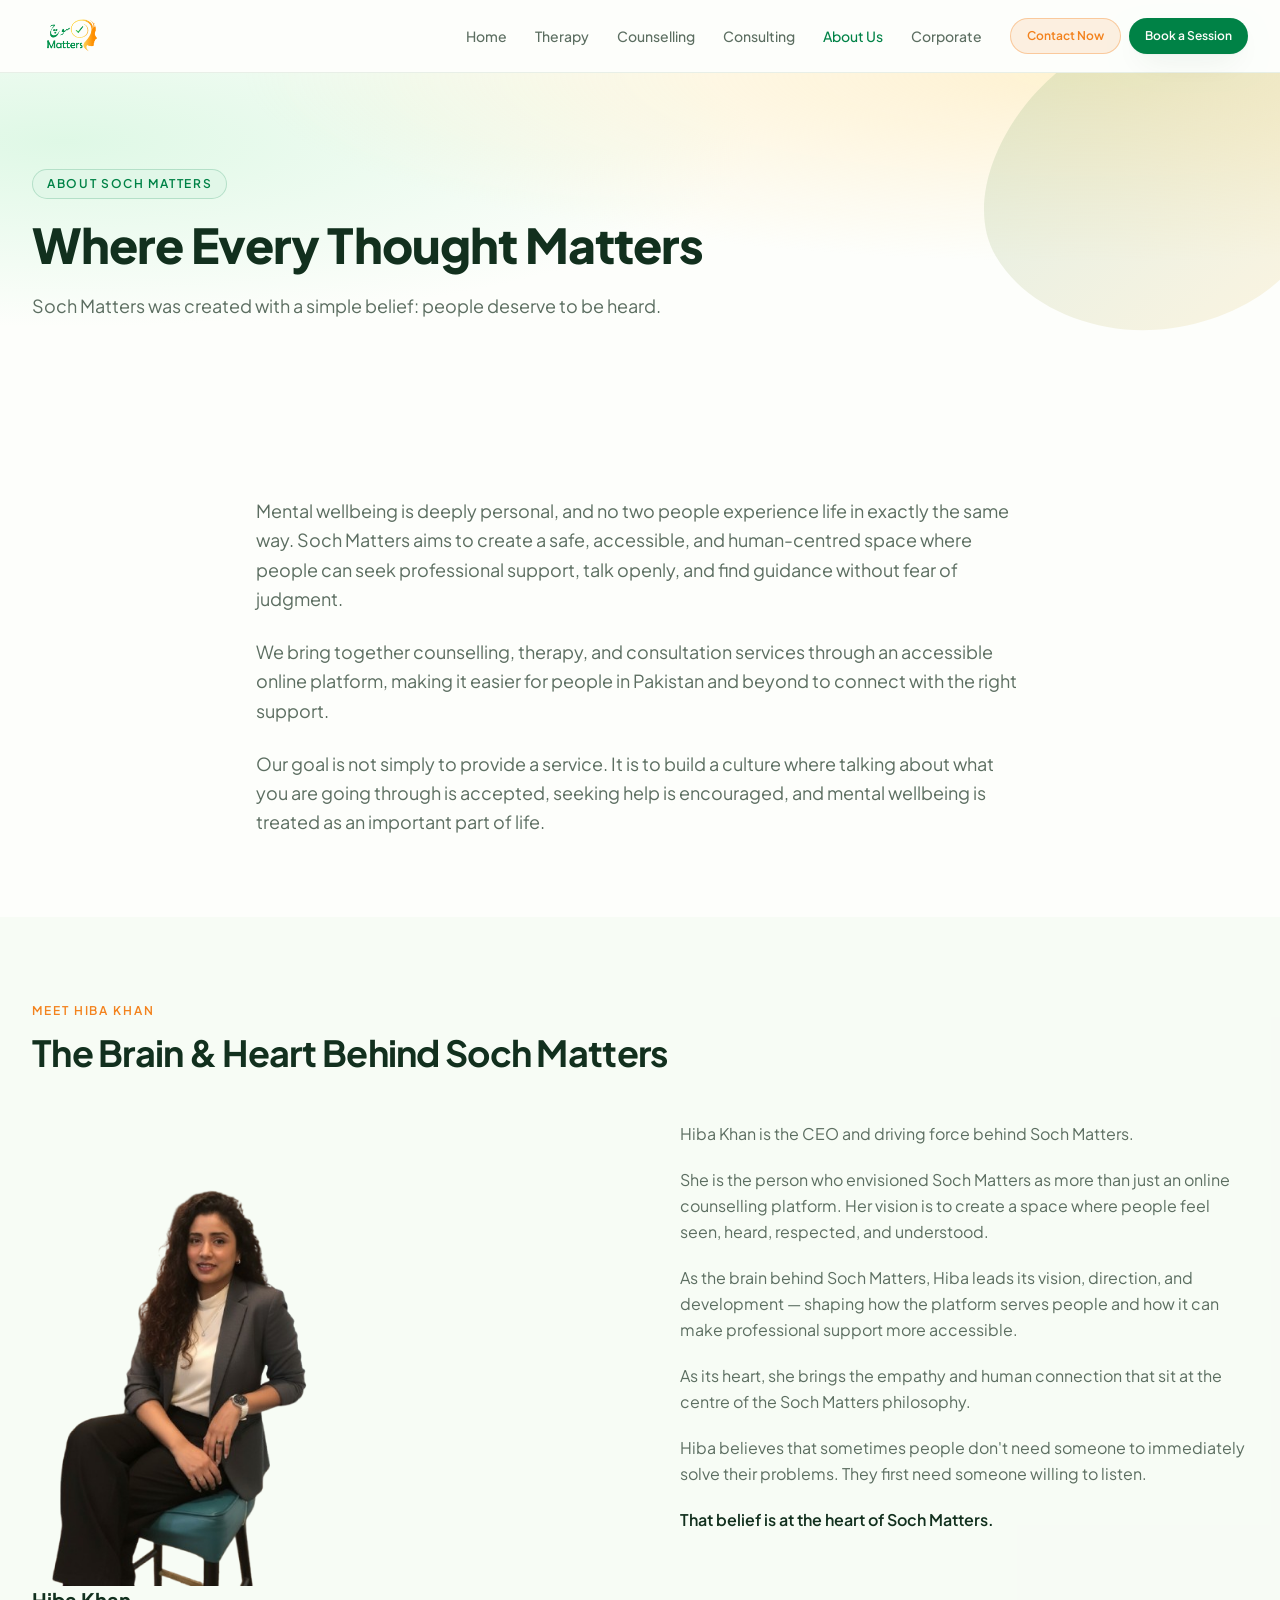
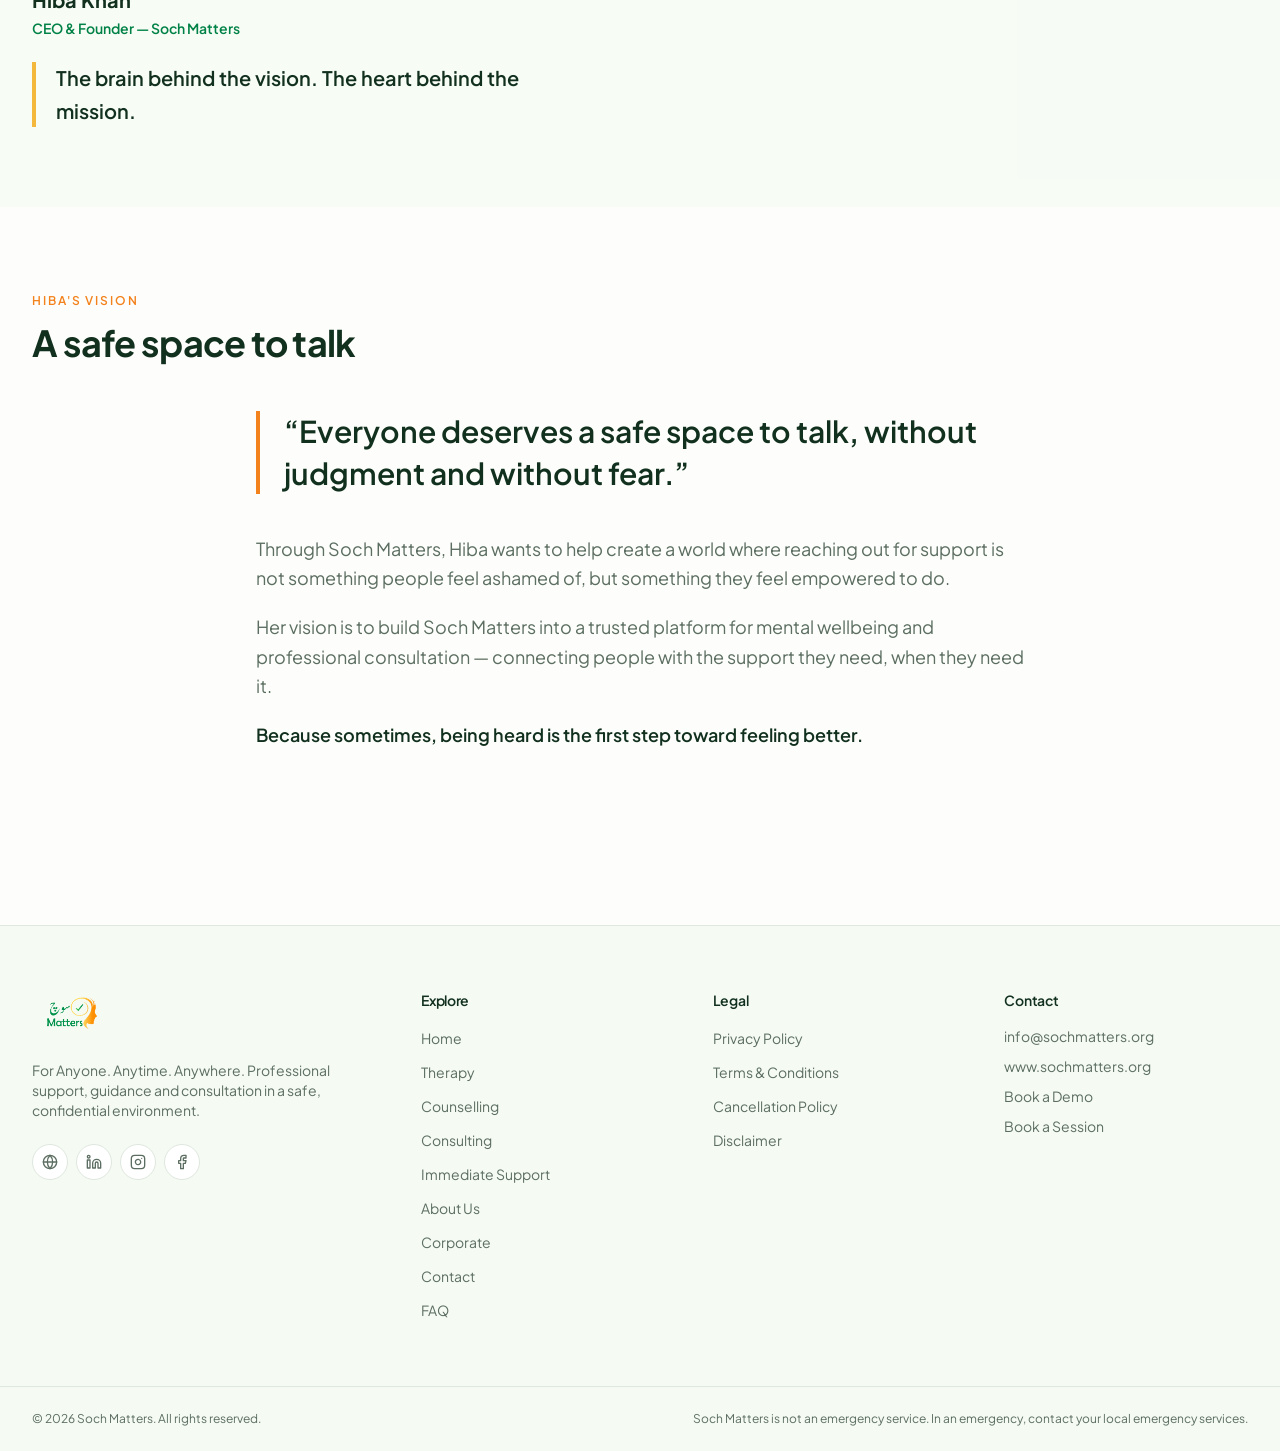
==== about.html @ e253f734 "Add files via upload" ====
<!DOCTYPE html><html lang="en" data-tsd-source="/src/routes/__root.tsx:115:5"><head data-tsd-source="/src/routes/__root.tsx:116:7"><meta charset="utf-8"><meta name="viewport" content="width=device-width, initial-scale=1"><title>About Us — Soch Matters</title><meta name="author" content="Soch Matters"><meta property="og:site_name" content="Soch Matters"><meta name="theme-color" content="#0f7a3d"><meta name="description" content="Where Every Thought Matters. Discover the story behind Soch Matters and meet founder Hiba Khan."><meta property="og:title" content="About Soch Matters"><meta property="og:description" content="Where Every Thought Matters. Meet Hiba Khan, the brain and heart behind Soch Matters."><meta property="og:type" content="website"><meta name="twitter:card" content="summary_large_image"><link rel="icon" type="image/png" href="favicon.png"><link rel="preconnect" href="https://fonts.googleapis.com"><link rel="preconnect" href="https://fonts.gstatic.com" crossorigin="anonymous"><link rel="stylesheet" href="assets/styles.css"><link rel="stylesheet" href="https://fonts.googleapis.com/css2?family=Plus+Jakarta+Sans:wght@300;400;500;600;700;800&display=swap"></head><body data-tsd-source="/src/routes/__root.tsx:119:7"><a href="#main" class="sr-only focus:not-sr-only focus:absolute focus:left-4 focus:top-4 focus:z-[60] focus:rounded-full focus:bg-primary focus:px-4 focus:py-2 focus:text-sm focus:text-primary-foreground" data-tsd-source="/src/routes/__root.tsx:132:7">Skip to content</a><header class="sticky top-0 z-50 border-b border-border/70 bg-background/85 backdrop-blur-xl" data-tsd-source="/src/components/site/Navbar.tsx:20:5"><nav class="mx-auto grid max-w-7xl grid-cols-[minmax(0,1fr)_auto] items-center gap-4 px-4 py-3 sm:px-6 lg:px-8" aria-label="Main" data-tsd-source="/src/components/site/Navbar.tsx:21:7"><a class="inline-flex items-center gap-3" aria-label="Soch Matters home" data-tsd-source="/src/components/site/Logo.tsx:7:5" href="index.html"><img src="assets/img-83f2485e.png" alt="Soch Matters" width="160" height="80" class="h-11 w-auto sm:h-12" data-tsd-source="/src/components/site/Logo.tsx:8:7"></a><div class="hidden items-center gap-1 lg:flex" data-tsd-source="/src/components/site/Navbar.tsx:27:9"><a class="rounded-full px-3 py-2 text-sm font-medium transition-colors hover:text-primary text-muted-foreground" data-tsd-source="/src/components/site/Navbar.tsx:29:13" href="index.html">Home</a><a class="rounded-full px-3 py-2 text-sm font-medium transition-colors hover:text-primary text-muted-foreground" data-tsd-source="/src/components/site/Navbar.tsx:29:13" href="therapy.html">Therapy</a><a class="rounded-full px-3 py-2 text-sm font-medium transition-colors hover:text-primary text-muted-foreground" data-tsd-source="/src/components/site/Navbar.tsx:29:13" href="counselling.html">Counselling</a><a class="rounded-full px-3 py-2 text-sm font-medium transition-colors hover:text-primary text-muted-foreground" data-tsd-source="/src/components/site/Navbar.tsx:29:13" href="consulting.html">Consulting</a><a class="rounded-full px-3 py-2 text-sm font-medium transition-colors hover:text-primary text-primary" data-tsd-source="/src/components/site/Navbar.tsx:29:13" href="about.html" data-status="active" aria-current="page">About Us</a><a class="rounded-full px-3 py-2 text-sm font-medium transition-colors hover:text-primary text-muted-foreground" data-tsd-source="/src/components/site/Navbar.tsx:29:13" href="corporate.html">Corporate</a><div class="ml-3 flex items-center gap-2" data-tsd-source="/src/components/site/Navbar.tsx:40:11"><a data-tsd-source="/src/components/site/Navbar.tsx:42:15" class="inline-flex items-center justify-center gap-2 whitespace-nowrap rounded-full font-semibold cursor-pointer transition-all duration-200 focus-visible:outline-none focus-visible:ring-2 focus-visible:ring-ring focus-visible:ring-offset-2 focus-visible:ring-offset-background disabled:pointer-events-none disabled:opacity-50 disabled:cursor-not-allowed [&amp;_svg]:pointer-events-none [&amp;_svg]:size-4 [&amp;_svg]:shrink-0 bg-accent/12 text-accent border border-accent/35 hover:bg-accent/20 h-9 px-4 text-xs" href="immediate-support.html">Contact Now</a><a data-tsd-source="/src/components/site/Navbar.tsx:45:15" class="inline-flex items-center justify-center gap-2 whitespace-nowrap rounded-full font-semibold cursor-pointer transition-all duration-200 focus-visible:outline-none focus-visible:ring-2 focus-visible:ring-ring focus-visible:ring-offset-2 focus-visible:ring-offset-background disabled:pointer-events-none disabled:opacity-50 disabled:cursor-not-allowed [&amp;_svg]:pointer-events-none [&amp;_svg]:size-4 [&amp;_svg]:shrink-0 bg-primary text-primary-foreground shadow-soft hover:bg-primary/90 hover:-translate-y-0.5 h-9 px-4 text-xs" href="book.html">Book a Session</a></div></div><button type="button" class="grid size-10 shrink-0 place-items-center rounded-xl border border-border text-foreground lg:hidden" aria-expanded="false" aria-label="Open menu" data-tsd-source="/src/components/site/Navbar.tsx:50:9"><svg xmlns="http://www.w3.org/2000/svg" width="24" height="24" viewBox="0 0 24 24" fill="none" stroke="currentColor" stroke-width="2" stroke-linecap="round" stroke-linejoin="round" class="lucide lucide-menu size-5" aria-hidden="true" data-tsd-source="/src/components/site/Navbar.tsx:57:46"><path d="M4 5h16"></path><path d="M4 12h16"></path><path d="M4 19h16"></path></svg></button></nav></header><main id="main" data-tsd-source="/src/routes/__root.tsx:139:7"><!--$--><section class="relative overflow-hidden bg-hero-glow" data-tsd-source="/src/components/site/PageHeader.tsx:16:5"><svg viewBox="0 0 400 400" aria-hidden="true" class="pointer-events-none absolute -right-24 -top-24 size-[420px]" data-tsd-source="/src/components/site/MindMotif.tsx:80:5"><defs data-tsd-source="/src/components/site/MindMotif.tsx:81:7"><linearGradient id="blob-g" x1="0" y1="0" x2="1" y2="1" data-tsd-source="/src/components/site/MindMotif.tsx:82:9"><stop offset="0%" stop-color="var(--primary)" data-tsd-source="/src/components/site/MindMotif.tsx:83:11"></stop><stop offset="100%" stop-color="var(--gold)" data-tsd-source="/src/components/site/MindMotif.tsx:84:11"></stop></linearGradient></defs><path fill="url(#blob-g)" opacity="0.14" d="M320 96c34 44 42 110 16 158s-86 78-146 82-124-22-152-70 0-116 40-158 96-70 148-64 60 8 94 52z" data-tsd-source="/src/components/site/MindMotif.tsx:87:7"></path></svg><div class="relative mx-auto max-w-7xl px-4 py-16 sm:px-6 sm:py-24 lg:px-8" data-tsd-source="/src/components/site/PageHeader.tsx:18:7"><div class="max-w-3xl animate-rise-in" data-tsd-source="/src/components/site/PageHeader.tsx:19:9"><span class="inline-flex items-center rounded-full border border-primary/20 bg-primary-soft px-3.5 py-1.5 text-xs font-semibold uppercase tracking-[0.14em] text-primary" data-tsd-source="/src/components/site/PageHeader.tsx:21:13">About Soch Matters</span><h1 class="mt-5 text-4xl font-extrabold leading-[1.08] text-foreground sm:text-5xl" data-tsd-source="/src/components/site/PageHeader.tsx:25:11">Where Every Thought Matters</h1><p class="mt-5 text-lg leading-relaxed text-muted-foreground" data-tsd-source="/src/components/site/PageHeader.tsx:28:21">Soch Matters was created with a simple belief: people deserve to be heard.</p></div></div></section><section class="py-20" data-tsd-source="/src/components/site/PageHeader.tsx:50:5"><div class="mx-auto max-w-7xl px-4 sm:px-6 lg:px-8" data-tsd-source="/src/components/site/PageHeader.tsx:51:7"><div class="mx-auto max-w-3xl space-y-6 text-base leading-relaxed text-muted-foreground sm:text-lg" data-tsd-source="/src/routes/about.tsx:36:9"><p data-tsd-source="/src/routes/about.tsx:37:11">Mental wellbeing is deeply personal, and no two people experience life in exactly the same way. Soch Matters aims to create a safe, accessible, and human-centred space where people can seek professional support, talk openly, and find guidance without fear of judgment.</p><p data-tsd-source="/src/routes/about.tsx:38:11">We bring together counselling, therapy, and consultation services through an accessible online platform, making it easier for people in Pakistan and beyond to connect with the right support.</p><p data-tsd-source="/src/routes/about.tsx:39:11">Our goal is not simply to provide a service. It is to build a culture where talking about what you are going through is accepted, seeking help is encouraged, and mental wellbeing is treated as an important part of life.</p></div></div></section><section class="bg-secondary/40 py-20" data-tsd-source="/src/components/site/PageHeader.tsx:50:5"><div class="mx-auto max-w-7xl px-4 sm:px-6 lg:px-8" data-tsd-source="/src/components/site/PageHeader.tsx:51:7"><div class="mb-12 max-w-2xl" data-tsd-source="/src/components/site/PageHeader.tsx:53:11"><span class="text-xs font-semibold uppercase tracking-[0.16em] text-accent" data-tsd-source="/src/components/site/PageHeader.tsx:55:15">Meet Hiba Khan</span><h2 class="mt-3 text-3xl font-bold text-foreground sm:text-4xl" data-tsd-source="/src/components/site/PageHeader.tsx:60:15">The Brain &amp; Heart Behind Soch Matters</h2></div><div class="grid gap-10 lg:grid-cols-[minmax(0,1fr)_minmax(0,1fr)] lg:gap-20" data-tsd-source="/src/routes/about.tsx:44:9"><div data-tsd-source="/src/routes/about.tsx:45:11"><img src="assets/img-ac28742e.png" alt="Hiba Khan, CEO and Founder of Soch Matters" width="420" height="510" class="w-full max-w-[300px] object-contain sm:max-w-[340px]" data-tsd-source="/src/routes/about.tsx:46:13"><p class="text-xl font-bold text-foreground" data-tsd-source="/src/routes/about.tsx:53:13">Hiba Khan</p><p class="mt-1 text-sm font-semibold text-primary" data-tsd-source="/src/routes/about.tsx:54:13">CEO &amp; Founder — Soch Matters</p><p class="mt-6 border-l-4 border-gold pl-5 text-xl font-semibold leading-relaxed text-foreground" data-tsd-source="/src/routes/about.tsx:55:13">The brain behind the vision. The heart behind the mission.</p></div><div class="space-y-5 text-base leading-relaxed text-muted-foreground" data-tsd-source="/src/routes/about.tsx:59:11"><p data-tsd-source="/src/routes/about.tsx:60:13">Hiba Khan is the CEO and driving force behind Soch Matters.</p><p data-tsd-source="/src/routes/about.tsx:61:13">She is the person who envisioned Soch Matters as more than just an online counselling platform. Her vision is to create a space where people feel seen, heard, respected, and understood.</p><p data-tsd-source="/src/routes/about.tsx:62:13">As the brain behind Soch Matters, Hiba leads its vision, direction, and development — shaping how the platform serves people and how it can make professional support more accessible.</p><p data-tsd-source="/src/routes/about.tsx:63:13">As its heart, she brings the empathy and human connection that sit at the centre of the Soch Matters philosophy.</p><p data-tsd-source="/src/routes/about.tsx:64:13">Hiba believes that sometimes people don't need someone to immediately solve their problems. They first need someone willing to listen.</p><p class="font-semibold text-foreground" data-tsd-source="/src/routes/about.tsx:65:13">That belief is at the heart of Soch Matters.</p></div></div></div></section><section class="py-20" data-tsd-source="/src/components/site/PageHeader.tsx:50:5"><div class="mx-auto max-w-7xl px-4 sm:px-6 lg:px-8" data-tsd-source="/src/components/site/PageHeader.tsx:51:7"><div class="mb-12 max-w-2xl" data-tsd-source="/src/components/site/PageHeader.tsx:53:11"><span class="text-xs font-semibold uppercase tracking-[0.16em] text-accent" data-tsd-source="/src/components/site/PageHeader.tsx:55:15">Hiba's Vision</span><h2 class="mt-3 text-3xl font-bold text-foreground sm:text-4xl" data-tsd-source="/src/components/site/PageHeader.tsx:60:15">A safe space to talk</h2></div><div class="mx-auto max-w-3xl" data-tsd-source="/src/routes/about.tsx:71:9"><blockquote class="border-l-4 border-accent pl-6 text-2xl font-semibold leading-snug text-foreground sm:text-3xl" data-tsd-source="/src/routes/about.tsx:72:11">“Everyone deserves a safe space to talk, without judgment and without fear.”</blockquote><div class="mt-10 space-y-5 text-base leading-relaxed text-muted-foreground sm:text-lg" data-tsd-source="/src/routes/about.tsx:75:11"><p data-tsd-source="/src/routes/about.tsx:76:13">Through Soch Matters, Hiba wants to help create a world where reaching out for support is not something people feel ashamed of, but something they feel empowered to do.</p><p data-tsd-source="/src/routes/about.tsx:77:13">Her vision is to build Soch Matters into a trusted platform for mental wellbeing and professional consultation — connecting people with the support they need, when they need it.</p><p class="font-semibold text-foreground" data-tsd-source="/src/routes/about.tsx:78:13">Because sometimes, being heard is the first step toward feeling better.</p></div></div></div></section><!--/$--></main><footer class="mt-24 border-t border-border bg-secondary/50" data-tsd-source="/src/components/site/Footer.tsx:26:5"><div class="mx-auto grid max-w-7xl gap-12 px-4 py-16 sm:px-6 lg:grid-cols-[1.4fr_1fr_1fr_1fr] lg:px-8" data-tsd-source="/src/components/site/Footer.tsx:27:7"><div class="max-w-sm" data-tsd-source="/src/components/site/Footer.tsx:28:9"><a class="inline-flex items-center gap-3" aria-label="Soch Matters home" data-tsd-source="/src/components/site/Logo.tsx:7:5" href="index.html"><img src="assets/img-83f2485e.png" alt="Soch Matters" width="160" height="80" class="h-11 w-auto sm:h-12" data-tsd-source="/src/components/site/Logo.tsx:8:7"></a><p class="mt-4 text-sm text-muted-foreground" data-tsd-source="/src/components/site/Footer.tsx:30:11">For Anyone. Anytime. Anywhere. Professional support, guidance and consultation in a safe, confidential environment.</p><div class="mt-6 flex gap-2" data-tsd-source="/src/components/site/Footer.tsx:34:11"><span class="grid size-9 place-items-center rounded-xl border border-border bg-card text-muted-foreground" data-tsd-source="/src/components/site/Footer.tsx:36:15"><svg xmlns="http://www.w3.org/2000/svg" width="24" height="24" viewBox="0 0 24 24" fill="none" stroke="currentColor" stroke-width="2" stroke-linecap="round" stroke-linejoin="round" class="lucide lucide-globe size-4" aria-hidden="true" data-tsd-source="/src/components/site/Footer.tsx:40:17"><circle cx="12" cy="12" r="10"></circle><path d="M12 2a14.5 14.5 0 0 0 0 20 14.5 14.5 0 0 0 0-20"></path><path d="M2 12h20"></path></svg></span><span class="grid size-9 place-items-center rounded-xl border border-border bg-card text-muted-foreground" data-tsd-source="/src/components/site/Footer.tsx:36:15"><svg xmlns="http://www.w3.org/2000/svg" width="24" height="24" viewBox="0 0 24 24" fill="none" stroke="currentColor" stroke-width="2" stroke-linecap="round" stroke-linejoin="round" class="lucide lucide-linkedin size-4" aria-hidden="true" data-tsd-source="/src/components/site/Footer.tsx:40:17"><path d="M16 8a6 6 0 0 1 6 6v7h-4v-7a2 2 0 0 0-2-2 2 2 0 0 0-2 2v7h-4v-7a6 6 0 0 1 6-6z"></path><rect width="4" height="12" x="2" y="9"></rect><circle cx="4" cy="4" r="2"></circle></svg></span><span class="grid size-9 place-items-center rounded-xl border border-border bg-card text-muted-foreground" data-tsd-source="/src/components/site/Footer.tsx:36:15"><svg xmlns="http://www.w3.org/2000/svg" width="24" height="24" viewBox="0 0 24 24" fill="none" stroke="currentColor" stroke-width="2" stroke-linecap="round" stroke-linejoin="round" class="lucide lucide-instagram size-4" aria-hidden="true" data-tsd-source="/src/components/site/Footer.tsx:40:17"><rect width="20" height="20" x="2" y="2" rx="5" ry="5"></rect><path d="M16 11.37A4 4 0 1 1 12.63 8 4 4 0 0 1 16 11.37z"></path><line x1="17.5" x2="17.51" y1="6.5" y2="6.5"></line></svg></span><span class="grid size-9 place-items-center rounded-xl border border-border bg-card text-muted-foreground" data-tsd-source="/src/components/site/Footer.tsx:36:15"><svg xmlns="http://www.w3.org/2000/svg" width="24" height="24" viewBox="0 0 24 24" fill="none" stroke="currentColor" stroke-width="2" stroke-linecap="round" stroke-linejoin="round" class="lucide lucide-facebook size-4" aria-hidden="true" data-tsd-source="/src/components/site/Footer.tsx:40:17"><path d="M18 2h-3a5 5 0 0 0-5 5v3H7v4h3v8h4v-8h3l1-4h-4V7a1 1 0 0 1 1-1h3z"></path></svg></span></div></div><div data-tsd-source="/src/components/site/Footer.tsx:46:9"><h2 class="text-sm font-semibold text-foreground" data-tsd-source="/src/components/site/Footer.tsx:47:11">Explore</h2><ul class="mt-4 space-y-2.5" data-tsd-source="/src/components/site/Footer.tsx:48:11"><li data-tsd-source="/src/components/site/Footer.tsx:50:15"><a class="text-sm text-muted-foreground transition-colors hover:text-primary" data-tsd-source="/src/components/site/Footer.tsx:51:17" href="index.html">Home</a></li><li data-tsd-source="/src/components/site/Footer.tsx:50:15"><a class="text-sm text-muted-foreground transition-colors hover:text-primary" data-tsd-source="/src/components/site/Footer.tsx:51:17" href="therapy.html">Therapy</a></li><li data-tsd-source="/src/components/site/Footer.tsx:50:15"><a class="text-sm text-muted-foreground transition-colors hover:text-primary" data-tsd-source="/src/components/site/Footer.tsx:51:17" href="counselling.html">Counselling</a></li><li data-tsd-source="/src/components/site/Footer.tsx:50:15"><a class="text-sm text-muted-foreground transition-colors hover:text-primary" data-tsd-source="/src/components/site/Footer.tsx:51:17" href="consulting.html">Consulting</a></li><li data-tsd-source="/src/components/site/Footer.tsx:50:15"><a class="text-sm text-muted-foreground transition-colors hover:text-primary" data-tsd-source="/src/components/site/Footer.tsx:51:17" href="immediate-support.html">Immediate Support</a></li><li data-tsd-source="/src/components/site/Footer.tsx:50:15"><a class="text-sm text-muted-foreground transition-colors hover:text-primary active" data-tsd-source="/src/components/site/Footer.tsx:51:17" href="about.html" data-status="active" aria-current="page">About Us</a></li><li data-tsd-source="/src/components/site/Footer.tsx:50:15"><a class="text-sm text-muted-foreground transition-colors hover:text-primary" data-tsd-source="/src/components/site/Footer.tsx:51:17" href="corporate.html">Corporate</a></li><li data-tsd-source="/src/components/site/Footer.tsx:50:15"><a class="text-sm text-muted-foreground transition-colors hover:text-primary" data-tsd-source="/src/components/site/Footer.tsx:51:17" href="contact.html">Contact</a></li><li data-tsd-source="/src/components/site/Footer.tsx:50:15"><a class="text-sm text-muted-foreground transition-colors hover:text-primary" data-tsd-source="/src/components/site/Footer.tsx:51:17" href="faq.html">FAQ</a></li></ul></div><div data-tsd-source="/src/components/site/Footer.tsx:59:9"><h2 class="text-sm font-semibold text-foreground" data-tsd-source="/src/components/site/Footer.tsx:60:11">Legal</h2><ul class="mt-4 space-y-2.5" data-tsd-source="/src/components/site/Footer.tsx:61:11"><li data-tsd-source="/src/components/site/Footer.tsx:63:15"><a class="text-sm text-muted-foreground transition-colors hover:text-primary" data-tsd-source="/src/components/site/Footer.tsx:64:17" href="privacy.html">Privacy Policy</a></li><li data-tsd-source="/src/components/site/Footer.tsx:63:15"><a class="text-sm text-muted-foreground transition-colors hover:text-primary" data-tsd-source="/src/components/site/Footer.tsx:64:17" href="terms.html">Terms &amp; Conditions</a></li><li data-tsd-source="/src/components/site/Footer.tsx:63:15"><a class="text-sm text-muted-foreground transition-colors hover:text-primary" data-tsd-source="/src/components/site/Footer.tsx:64:17" href="terms.html">Cancellation Policy</a></li><li data-tsd-source="/src/components/site/Footer.tsx:63:15"><a class="text-sm text-muted-foreground transition-colors hover:text-primary" data-tsd-source="/src/components/site/Footer.tsx:64:17" href="terms.html">Disclaimer</a></li></ul></div><div data-tsd-source="/src/components/site/Footer.tsx:72:9"><h2 class="text-sm font-semibold text-foreground" data-tsd-source="/src/components/site/Footer.tsx:73:11">Contact</h2><ul class="mt-4 space-y-2.5 text-sm text-muted-foreground" data-tsd-source="/src/components/site/Footer.tsx:74:11"><li data-tsd-source="/src/components/site/Footer.tsx:75:13"><a href="mailto:info@sochmatters.org" class="transition-colors hover:text-primary" data-tsd-source="/src/components/site/Footer.tsx:76:15">info@sochmatters.org</a></li><li data-tsd-source="/src/components/site/Footer.tsx:80:13"><a href="https://www.sochmatters.org" class="transition-colors hover:text-primary" data-tsd-source="/src/components/site/Footer.tsx:81:15">www.sochmatters.org</a></li><li data-tsd-source="/src/components/site/Footer.tsx:85:13"><a class="transition-colors hover:text-primary" data-tsd-source="/src/components/site/Footer.tsx:86:15" href="demo.html">Book a Demo</a></li><li data-tsd-source="/src/components/site/Footer.tsx:90:13"><a class="transition-colors hover:text-primary" data-tsd-source="/src/components/site/Footer.tsx:91:15" href="book.html">Book a Session</a></li></ul></div></div><div class="border-t border-border" data-tsd-source="/src/components/site/Footer.tsx:99:7"><div class="mx-auto flex max-w-7xl flex-col gap-3 px-4 py-6 text-xs text-muted-foreground sm:flex-row sm:items-center sm:justify-between sm:px-6 lg:px-8" data-tsd-source="/src/components/site/Footer.tsx:100:9"><p data-tsd-source="/src/components/site/Footer.tsx:101:11">© <!-- -->2026<!-- --> Soch Matters. All rights reserved.</p><p data-tsd-source="/src/components/site/Footer.tsx:102:11">Soch Matters is not an emergency service. In an emergency, contact your local emergency services.</p></div></div></footer><section aria-label="Notifications alt+T" tabindex="-1" aria-live="polite" aria-relevant="additions text" aria-atomic="false"></section><nav id="sm-mobile" style="display:none;position:fixed;top:68px;left:0;right:0;z-index:60;flex-direction:column;gap:10px;padding:20px" class="bg-background border-b shadow-lift"><a class="rounded-full px-3 py-2 text-sm font-medium transition-colors hover:text-primary text-muted-foreground" data-tsd-source="/src/components/site/Navbar.tsx:29:13" href="index.html">Home</a><a class="rounded-full px-3 py-2 text-sm font-medium transition-colors hover:text-primary text-muted-foreground" data-tsd-source="/src/components/site/Navbar.tsx:29:13" href="therapy.html">Therapy</a><a class="rounded-full px-3 py-2 text-sm font-medium transition-colors hover:text-primary text-muted-foreground" data-tsd-source="/src/components/site/Navbar.tsx:29:13" href="counselling.html">Counselling</a><a class="rounded-full px-3 py-2 text-sm font-medium transition-colors hover:text-primary text-muted-foreground" data-tsd-source="/src/components/site/Navbar.tsx:29:13" href="consulting.html">Consulting</a><a class="rounded-full px-3 py-2 text-sm font-medium transition-colors hover:text-primary text-primary" data-tsd-source="/src/components/site/Navbar.tsx:29:13" href="about.html" data-status="active" aria-current="page">About Us</a><a class="rounded-full px-3 py-2 text-sm font-medium transition-colors hover:text-primary text-muted-foreground" data-tsd-source="/src/components/site/Navbar.tsx:29:13" href="corporate.html">Corporate</a><a data-tsd-source="/src/components/site/Navbar.tsx:42:15" class="inline-flex items-center justify-center gap-2 whitespace-nowrap rounded-full font-semibold cursor-pointer transition-all duration-200 focus-visible:outline-none focus-visible:ring-2 focus-visible:ring-ring focus-visible:ring-offset-2 focus-visible:ring-offset-background disabled:pointer-events-none disabled:opacity-50 disabled:cursor-not-allowed [&amp;_svg]:pointer-events-none [&amp;_svg]:size-4 [&amp;_svg]:shrink-0 bg-accent/12 text-accent border border-accent/35 hover:bg-accent/20 h-9 px-4 text-xs" href="immediate-support.html">Contact Now</a><a data-tsd-source="/src/components/site/Navbar.tsx:45:15" class="inline-flex items-center justify-center gap-2 whitespace-nowrap rounded-full font-semibold cursor-pointer transition-all duration-200 focus-visible:outline-none focus-visible:ring-2 focus-visible:ring-ring focus-visible:ring-offset-2 focus-visible:ring-offset-background disabled:pointer-events-none disabled:opacity-50 disabled:cursor-not-allowed [&amp;_svg]:pointer-events-none [&amp;_svg]:size-4 [&amp;_svg]:shrink-0 bg-primary text-primary-foreground shadow-soft hover:bg-primary/90 hover:-translate-y-0.5 h-9 px-4 text-xs" href="book.html">Book a Session</a></nav><script src="assets/site.js"></script></body></html>
---- assets/styles.css ----
@layer properties {
  @supports (((-webkit-hyphens: none)) and (not (margin-trim: inline))) or ((-moz-orient: inline) and (not (color: rgb(from red r g b)))) {
  *, ::before, ::after, ::backdrop { --tw-translate-x: 0; --tw-translate-y: 0; --tw-translate-z: 0; --tw-rotate-x: initial; --tw-rotate-y: initial; --tw-rotate-z: initial; --tw-skew-x: initial; --tw-skew-y: initial; --tw-space-y-reverse: 0; --tw-space-x-reverse: 0; --tw-border-style: solid; --tw-leading: initial; --tw-font-weight: initial; --tw-tracking: initial; --tw-ordinal: initial; --tw-slashed-zero: initial; --tw-numeric-figure: initial; --tw-numeric-spacing: initial; --tw-numeric-fraction: initial; --tw-shadow: 0 0 #0000; --tw-shadow-color: initial; --tw-shadow-alpha: 100%; --tw-inset-shadow: 0 0 #0000; --tw-inset-shadow-color: initial; --tw-inset-shadow-alpha: 100%; --tw-ring-color: initial; --tw-ring-shadow: 0 0 #0000; --tw-inset-ring-color: initial; --tw-inset-ring-shadow: 0 0 #0000; --tw-ring-inset: initial; --tw-ring-offset-width: 0px; --tw-ring-offset-color: #fff; --tw-ring-offset-shadow: 0 0 #0000; --tw-outline-style: solid; --tw-blur: initial; --tw-brightness: initial; --tw-contrast: initial; --tw-grayscale: initial; --tw-hue-rotate: initial; --tw-invert: initial; --tw-opacity: initial; --tw-saturate: initial; --tw-sepia: initial; --tw-drop-shadow: initial; --tw-drop-shadow-color: initial; --tw-drop-shadow-alpha: 100%; --tw-drop-shadow-size: initial; --tw-backdrop-blur: initial; --tw-backdrop-brightness: initial; --tw-backdrop-contrast: initial; --tw-backdrop-grayscale: initial; --tw-backdrop-hue-rotate: initial; --tw-backdrop-invert: initial; --tw-backdrop-opacity: initial; --tw-backdrop-saturate: initial; --tw-backdrop-sepia: initial; --tw-duration: initial; --tw-ease: initial; --tw-content: ""; --tw-animation-delay: 0s; --tw-animation-direction: normal; --tw-animation-duration: initial; --tw-animation-fill-mode: none; --tw-animation-iteration-count: 1; --tw-enter-blur: 0; --tw-enter-opacity: 1; --tw-enter-rotate: 0; --tw-enter-scale: 1; --tw-enter-translate-x: 0; --tw-enter-translate-y: 0; --tw-exit-blur: 0; --tw-exit-opacity: 1; --tw-exit-rotate: 0; --tw-exit-scale: 1; --tw-exit-translate-x: 0; --tw-exit-translate-y: 0; }
}
}
@layer theme {
  :root, :host { --font-sans: "Plus Jakarta Sans", ui-sans-serif, system-ui, sans-serif; --font-mono: ui-monospace, SFMono-Regular, Menlo, Monaco, Consolas, "Liberation Mono",
      "Courier New", monospace; --color-black: #000; --spacing: .25rem; --container-sm: 24rem; --container-md: 28rem; --container-lg: 32rem; --container-xl: 36rem; --container-2xl: 42rem; --container-3xl: 48rem; --container-5xl: 64rem; --container-7xl: 80rem; --text-xs: .75rem; --text-xs--line-height: calc(1 / .75); --text-sm: .875rem; --text-sm--line-height: calc(1.25 / .875); --text-base: 1rem; --text-base--line-height: calc(1.5 / 1); --text-lg: 1.125rem; --text-lg--line-height: calc(1.75 / 1.125); --text-xl: 1.25rem; --text-xl--line-height: calc(1.75 / 1.25); --text-2xl: 1.5rem; --text-2xl--line-height: calc(2 / 1.5); --text-3xl: 1.875rem; --text-3xl--line-height: calc(2.25 / 1.875); --text-4xl: 2.25rem; --text-4xl--line-height: calc(2.5 / 2.25); --text-5xl: 3rem; --text-5xl--line-height: 1; --text-6xl: 3.75rem; --text-6xl--line-height: 1; --text-7xl: 4.5rem; --text-7xl--line-height: 1; --font-weight-normal: 400; --font-weight-medium: 500; --font-weight-semibold: 600; --font-weight-bold: 700; --font-weight-extrabold: 800; --tracking-tight: -.025em; --tracking-wide: .025em; --tracking-widest: .1em; --leading-snug: 1.375; --leading-relaxed: 1.625; --ease-in-out: cubic-bezier(.4, 0, .2, 1); --animate-ping: ping 1s cubic-bezier(0, 0, .2, 1) infinite; --animate-pulse: pulse 2s cubic-bezier(.4, 0, .6, 1) infinite; --blur-xl: 24px; --aspect-video: 16 / 9; --default-transition-duration: .15s; --default-transition-timing-function: cubic-bezier(.4, 0, .2, 1); --default-font-family: "Plus Jakarta Sans", ui-sans-serif, system-ui, sans-serif; --default-mono-font-family: var(--font-mono); --color-background: var(--background); --color-foreground: var(--foreground); --color-border: var(--border); --shadow-soft: 0 1px 2px oklch(35% .09 155 / .04), 0 12px 32px -12px oklch(35% .09 155 / .14); --shadow-lift: 0 2px 4px oklch(35% .09 155 / .05), 0 24px 56px -20px oklch(35% .09 155 / .22); }
}
@layer base {
  *, ::after, ::before, ::backdrop { box-sizing: border-box; border: 0px solid; margin: 0px; padding: 0px; }
  ::file-selector-button { box-sizing: border-box; border: 0px solid; margin: 0px; padding: 0px; }
  html, :host { text-size-adjust: 100%; tab-size: 4; line-height: 1.5; font-family: var(--default-font-family, -apple-system, BlinkMacSystemFont, "Segoe UI", Roboto, "Helvetica Neue", "Noto Sans", Arial, sans-serif, "Apple Color Emoji", "Segoe UI Emoji", "Segoe UI Symbol", "Noto Color Emoji"); font-feature-settings: var(--default-font-feature-settings, normal); font-variation-settings: var(--default-font-variation-settings, normal); -webkit-tap-highlight-color: transparent; }
  hr { height: 0px; color: inherit; border-top-width: 1px; }
  abbr:where([title]) { text-decoration: underline dotted; }
  h1, h2, h3, h4, h5, h6 { font-size: inherit; font-weight: inherit; }
  a { color: inherit; text-decoration: inherit; }
  b, strong { font-weight: bolder; }
  code, kbd, samp, pre { font-family: var(--default-mono-font-family, ui-monospace, SFMono-Regular, Menlo, Monaco, Consolas, "Liberation Mono", "Courier New", monospace); font-feature-settings: var(--default-mono-font-feature-settings, normal); font-variation-settings: var(--default-mono-font-variation-settings, normal); font-size: 1em; }
  small { font-size: 80%; }
  sub, sup { vertical-align: baseline; font-size: 75%; line-height: 0; position: relative; }
  sub { bottom: -0.25em; }
  sup { top: -0.5em; }
  table { text-indent: 0px; border-color: inherit; border-collapse: collapse; }
  progress { vertical-align: baseline; }
  summary { display: list-item; }
  ol, ul, menu { list-style: none; }
  img, svg, video, canvas, audio, iframe, embed, object { vertical-align: middle; display: block; }
  img, video { max-width: 100%; height: auto; }
  button, input, select, optgroup, textarea { font: inherit; letter-spacing: inherit; color: inherit; opacity: 1; background-color: rgba(0, 0, 0, 0); border-radius: 0px; }
  ::file-selector-button { font: inherit; letter-spacing: inherit; color: inherit; opacity: 1; background-color: rgba(0, 0, 0, 0); border-radius: 0px; }
  :where(select:is([multiple], [size])) optgroup { font-weight: bolder; }
  :where(select:is([multiple], [size])) optgroup option { padding-inline-start: 20px; }
  ::file-selector-button { margin-inline-end: 4px; }
  ::placeholder { opacity: 1; }
  @supports (not ((-webkit-appearance: -apple-pay-button))) or (contain-intrinsic-size: 1px) {
  ::placeholder { color: currentcolor; }
  @supports (color: color-mix(in lab, red, red)) {
  ::placeholder { color: color-mix(in oklab, currentcolor, transparent); }
}
}
  textarea { resize: vertical; }
  ::-webkit-search-decoration { appearance: none; }
  ::-webkit-date-and-time-value { min-height: 1lh; text-align: inherit; }
  ::-webkit-datetime-edit { display: inline-flex; }
  ::-webkit-datetime-edit-fields-wrapper { padding: 0px; }
  ::-webkit-datetime-edit { padding-block: 0px; }
  ::-webkit-datetime-edit-year-field { padding-block: 0px; }
  ::-webkit-datetime-edit-month-field { padding-block: 0px; }
  ::-webkit-datetime-edit-day-field { padding-block: 0px; }
  ::-webkit-datetime-edit-hour-field { padding-block: 0px; }
  ::-webkit-datetime-edit-minute-field { padding-block: 0px; }
  ::-webkit-datetime-edit-second-field { padding-block: 0px; }
  ::-webkit-datetime-edit-millisecond-field { padding-block: 0px; }
  ::-webkit-datetime-edit-meridiem-field { padding-block: 0px; }
  ::-webkit-calendar-picker-indicator { line-height: 1; }
  button, input:where([type="button"], [type="reset"], [type="submit"]) { appearance: button; }
  ::file-selector-button { appearance: button; }
  ::-webkit-inner-spin-button { height: auto; }
  ::-webkit-outer-spin-button { height: auto; }
  [hidden]:where(:not([hidden="until-found"])) { display: none !important; }
  * { border-color: var(--color-border); }
  body { background-color: var(--color-background); color: var(--color-foreground); font-family: var(--font-sans); -webkit-font-smoothing: antialiased; }
  h1, h2, h3 { letter-spacing: -0.02em; }
}
@layer components;
@layer utilities {
  .pointer-events-auto { pointer-events: auto; }
  .pointer-events-none { pointer-events: none; }
  .invisible { visibility: hidden; }
  .sr-only { clip-path: inset(50%); white-space: nowrap; border-width: 0px; width: 1px; height: 1px; margin: -1px; padding: 0px; position: absolute; overflow: hidden; }
  .absolute { position: absolute; }
  .fixed { position: fixed; }
  .relative { position: relative; }
  .sticky { position: sticky; }
  .inset-0 { inset: 0px; }
  .inset-x-0 { inset-inline: 0px; }
  .inset-y-0 { inset-block: 0px; }
  .-top-12 { top: calc(var(--spacing) * -12); }
  .-top-16 { top: calc(var(--spacing) * -16); }
  .-top-24 { top: calc(var(--spacing) * -24); }
  .top-0 { top: 0px; }
  .top-1\.5 { top: calc(var(--spacing) * 1.5); }
  .top-1\/2 { top: 50%; }
  .top-3\.5 { top: calc(var(--spacing) * 3.5); }
  .top-4 { top: calc(var(--spacing) * 4); }
  .top-6 { top: calc(var(--spacing) * 6); }
  .top-\[1px\] { top: 1px; }
  .top-\[50\%\] { top: 50%; }
  .top-\[60\%\] { top: 60%; }
  .top-full { top: 100%; }
  .-right-12 { right: calc(var(--spacing) * -12); }
  .-right-16 { right: calc(var(--spacing) * -16); }
  .-right-24 { right: calc(var(--spacing) * -24); }
  .right-0 { right: 0px; }
  .right-1 { right: var(--spacing); }
  .right-2 { right: calc(var(--spacing) * 2); }
  .right-3 { right: calc(var(--spacing) * 3); }
  .right-4 { right: calc(var(--spacing) * 4); }
  .right-6 { right: calc(var(--spacing) * 6); }
  .-bottom-12 { bottom: calc(var(--spacing) * -12); }
  .-bottom-24 { bottom: calc(var(--spacing) * -24); }
  .bottom-0 { bottom: 0px; }
  .-left-12 { left: calc(var(--spacing) * -12); }
  .-left-20 { left: calc(var(--spacing) * -20); }
  .left-0 { left: 0px; }
  .left-1\/2 { left: 50%; }
  .left-2 { left: calc(var(--spacing) * 2); }
  .left-\[50\%\] { left: 50%; }
  .z-10 { z-index: 10; }
  .z-20 { z-index: 20; }
  .z-50 { z-index: 50; }
  .z-\[1\] { z-index: 1; }
  .col-span-full { grid-column: 1 / -1; }
  .-mx-1 { margin-inline: calc(var(--spacing) * -1); }
  .mx-1 { margin-inline: var(--spacing); }
  .mx-2 { margin-inline: calc(var(--spacing) * 2); }
  .mx-3\.5 { margin-inline: calc(var(--spacing) * 3.5); }
  .mx-auto { margin-inline: auto; }
  .my-0\.5 { margin-block: calc(var(--spacing) * .5); }
  .my-1 { margin-block: var(--spacing); }
  .-mt-4 { margin-top: calc(var(--spacing) * -4); }
  .mt-1 { margin-top: var(--spacing); }
  .mt-1\.5 { margin-top: calc(var(--spacing) * 1.5); }
  .mt-2 { margin-top: calc(var(--spacing) * 2); }
  .mt-3 { margin-top: calc(var(--spacing) * 3); }
  .mt-4 { margin-top: calc(var(--spacing) * 4); }
  .mt-5 { margin-top: calc(var(--spacing) * 5); }
  .mt-6 { margin-top: calc(var(--spacing) * 6); }
  .mt-7 { margin-top: calc(var(--spacing) * 7); }
  .mt-8 { margin-top: calc(var(--spacing) * 8); }
  .mt-9 { margin-top: calc(var(--spacing) * 9); }
  .mt-10 { margin-top: calc(var(--spacing) * 10); }
  .mt-24 { margin-top: calc(var(--spacing) * 24); }
  .mt-auto { margin-top: auto; }
  .mr-2 { margin-right: calc(var(--spacing) * 2); }
  .mb-1 { margin-bottom: var(--spacing); }
  .mb-10 { margin-bottom: calc(var(--spacing) * 10); }
  .mb-12 { margin-bottom: calc(var(--spacing) * 12); }
  .-ml-4 { margin-left: calc(var(--spacing) * -4); }
  .ml-1 { margin-left: var(--spacing); }
  .ml-3 { margin-left: calc(var(--spacing) * 3); }
  .ml-auto { margin-left: auto; }
  .block { display: block; }
  .flex { display: flex; }
  .grid { display: grid; }
  .hidden { display: none; }
  .inline-flex { display: inline-flex; }
  .table { display: table; }
  .aspect-square { aspect-ratio: 1 / 1; }
  .aspect-video { aspect-ratio: var(--aspect-video); }
  .size-\(--cell-size\) { width: var(--cell-size); height: var(--cell-size); }
  .size-2\.5 { width: calc(var(--spacing) * 2.5); height: calc(var(--spacing) * 2.5); }
  .size-4 { width: calc(var(--spacing) * 4); height: calc(var(--spacing) * 4); }
  .size-5 { width: calc(var(--spacing) * 5); height: calc(var(--spacing) * 5); }
  .size-7 { width: calc(var(--spacing) * 7); height: calc(var(--spacing) * 7); }
  .size-8 { width: calc(var(--spacing) * 8); height: calc(var(--spacing) * 8); }
  .size-9 { width: calc(var(--spacing) * 9); height: calc(var(--spacing) * 9); }
  .size-10 { width: calc(var(--spacing) * 10); height: calc(var(--spacing) * 10); }
  .size-11 { width: calc(var(--spacing) * 11); height: calc(var(--spacing) * 11); }
  .size-12 { width: calc(var(--spacing) * 12); height: calc(var(--spacing) * 12); }
  .size-16 { width: calc(var(--spacing) * 16); height: calc(var(--spacing) * 16); }
  .size-52 { width: calc(var(--spacing) * 52); height: calc(var(--spacing) * 52); }
  .size-\[380px\] { width: 380px; height: 380px; }
  .size-\[420px\] { width: 420px; height: 420px; }
  .size-full { width: 100%; height: 100%; }
  .h-\(--cell-size\) { height: var(--cell-size); }
  .h-1\.5 { height: calc(var(--spacing) * 1.5); }
  .h-2 { height: calc(var(--spacing) * 2); }
  .h-2\.5 { height: calc(var(--spacing) * 2.5); }
  .h-3 { height: calc(var(--spacing) * 3); }
  .h-3\.5 { height: calc(var(--spacing) * 3.5); }
  .h-4 { height: calc(var(--spacing) * 4); }
  .h-5 { height: calc(var(--spacing) * 5); }
  .h-7 { height: calc(var(--spacing) * 7); }
  .h-8 { height: calc(var(--spacing) * 8); }
  .h-9 { height: calc(var(--spacing) * 9); }
  .h-10 { height: calc(var(--spacing) * 10); }
  .h-11 { height: calc(var(--spacing) * 11); }
  .h-12 { height: calc(var(--spacing) * 12); }
  .h-13 { height: calc(var(--spacing) * 13); }
  .h-\[1px\] { height: 1px; }
  .h-\[var\(--radix-navigation-menu-viewport-height\)\] { height: var(--radix-navigation-menu-viewport-height); }
  .h-\[var\(--radix-select-trigger-height\)\] { height: var(--radix-select-trigger-height); }
  .h-auto { height: auto; }
  .h-full { height: 100%; }
  .h-px { height: 1px; }
  .h-svh { height: 100svh; }
  .max-h-\(--radix-context-menu-content-available-height\) { max-height: var(--radix-context-menu-content-available-height); }
  .max-h-\(--radix-select-content-available-height\) { max-height: var(--radix-select-content-available-height); }
  .max-h-\[300px\] { max-height: 300px; }
  .max-h-\[var\(--radix-dropdown-menu-content-available-height\)\] { max-height: var(--radix-dropdown-menu-content-available-height); }
  .min-h-0 { min-height: 0px; }
  .min-h-\[60px\] { min-height: 60px; }
  .min-h-\[70vh\] { min-height: 70vh; }
  .min-h-svh { min-height: 100svh; }
  .w-\(--cell-size\) { width: var(--cell-size); }
  .w-\(--sidebar-width\) { width: var(--sidebar-width); }
  .w-0 { width: 0px; }
  .w-1 { width: var(--spacing); }
  .w-2 { width: calc(var(--spacing) * 2); }
  .w-2\.5 { width: calc(var(--spacing) * 2.5); }
  .w-3 { width: calc(var(--spacing) * 3); }
  .w-3\.5 { width: calc(var(--spacing) * 3.5); }
  .w-3\/4 { width: 75%; }
  .w-4 { width: calc(var(--spacing) * 4); }
  .w-5 { width: calc(var(--spacing) * 5); }
  .w-7 { width: calc(var(--spacing) * 7); }
  .w-8 { width: calc(var(--spacing) * 8); }
  .w-9 { width: calc(var(--spacing) * 9); }
  .w-10 { width: calc(var(--spacing) * 10); }
  .w-64 { width: calc(var(--spacing) * 64); }
  .w-72 { width: calc(var(--spacing) * 72); }
  .w-\[1px\] { width: 1px; }
  .w-\[100px\] { width: 100px; }
  .w-auto { width: auto; }
  .w-fit { width: fit-content; }
  .w-full { width: 100%; }
  .w-max { width: max-content; }
  .w-px { width: 1px; }
  .max-w-\(--skeleton-width\) { max-width: var(--skeleton-width); }
  .max-w-2xl { max-width: var(--container-2xl); }
  .max-w-3xl { max-width: var(--container-3xl); }
  .max-w-5xl { max-width: var(--container-5xl); }
  .max-w-7xl { max-width: var(--container-7xl); }
  .max-w-\[220px\] { max-width: 220px; }
  .max-w-\[300px\] { max-width: 300px; }
  .max-w-lg { max-width: var(--container-lg); }
  .max-w-max { max-width: max-content; }
  .max-w-md { max-width: var(--container-md); }
  .max-w-sm { max-width: var(--container-sm); }
  .max-w-xl { max-width: var(--container-xl); }
  .min-w-\(--cell-size\) { min-width: var(--cell-size); }
  .min-w-0 { min-width: 0px; }
  .min-w-5 { min-width: calc(var(--spacing) * 5); }
  .min-w-8 { min-width: calc(var(--spacing) * 8); }
  .min-w-9 { min-width: calc(var(--spacing) * 9); }
  .min-w-10 { min-width: calc(var(--spacing) * 10); }
  .min-w-\[8rem\] { min-width: 8rem; }
  .min-w-\[12rem\] { min-width: 12rem; }
  .min-w-\[var\(--radix-select-trigger-width\)\] { min-width: var(--radix-select-trigger-width); }
  .flex-1 { flex: 1 1 0%; }
  .shrink-0 { flex-shrink: 0; }
  .grow { flex-grow: 1; }
  .grow-0 { flex-grow: 0; }
  .basis-full { flex-basis: 100%; }
  .caption-bottom { caption-side: bottom; }
  .border-collapse { border-collapse: collapse; }
  .origin-\(--radix-context-menu-content-transform-origin\) { transform-origin: var(--radix-context-menu-content-transform-origin); }
  .origin-\(--radix-dropdown-menu-content-transform-origin\) { transform-origin: var(--radix-dropdown-menu-content-transform-origin); }
  .origin-\(--radix-hover-card-content-transform-origin\) { transform-origin: var(--radix-hover-card-content-transform-origin); }
  .origin-\(--radix-menubar-content-transform-origin\) { transform-origin: var(--radix-menubar-content-transform-origin); }
  .origin-\(--radix-popover-content-transform-origin\) { transform-origin: var(--radix-popover-content-transform-origin); }
  .origin-\(--radix-select-content-transform-origin\) { transform-origin: var(--radix-select-content-transform-origin); }
  .origin-\(--radix-tooltip-content-transform-origin\) { transform-origin: var(--radix-tooltip-content-transform-origin); }
  .-translate-x-1\/2 { --tw-translate-x: calc(calc(1 / 2 * 100%) * -1); translate: var(--tw-translate-x) var(--tw-translate-y); }
  .-translate-x-px { --tw-translate-x: -1px; translate: var(--tw-translate-x) var(--tw-translate-y); }
  .translate-x-\[-50\%\] { --tw-translate-x: -50%; translate: var(--tw-translate-x) var(--tw-translate-y); }
  .translate-x-px { --tw-translate-x: 1px; translate: var(--tw-translate-x) var(--tw-translate-y); }
  .-translate-y-1\/2 { --tw-translate-y: calc(calc(1 / 2 * 100%) * -1); translate: var(--tw-translate-x) var(--tw-translate-y); }
  .translate-y-\[-50\%\] { --tw-translate-y: -50%; translate: var(--tw-translate-x) var(--tw-translate-y); }
  .rotate-45 { rotate: 45deg; }
  .rotate-90 { rotate: 90deg; }
  .transform { transform: var(--tw-rotate-x, ) var(--tw-rotate-y, ) var(--tw-rotate-z, ) var(--tw-skew-x, ) var(--tw-skew-y, ); }
  .animate-caret-blink { animation: 1.25s ease-out 0s infinite normal none running caret-blink; }
  .animate-drift { animation: 26s linear 0s infinite normal none running drift; }
  .animate-float-slow { animation: 11s ease-in-out 0s infinite normal none running float-slow; }
  .animate-in { animation: enter var(--tw-animation-duration, var(--tw-duration, .15s))var(--tw-ease, ease)var(--tw-animation-delay, 0s)var(--tw-animation-iteration-count, 1)var(--tw-animation-direction, normal)var(--tw-animation-fill-mode, none); }
  .animate-ping { animation: var(--animate-ping); }
  .animate-pulse { animation: var(--animate-pulse); }
  .animate-rise-in { animation: 0.7s cubic-bezier(0.22, 1, 0.36, 1) 0s 1 normal both running rise-in; }
  .cursor-default { cursor: default; }
  .cursor-pointer { cursor: pointer; }
  .touch-none { touch-action: none; }
  .list-none { list-style-type: none; }
  .grid-cols-2 { grid-template-columns: repeat(2, minmax(0px, 1fr)); }
  .grid-cols-\[minmax\(0\,1fr\)_auto\] { grid-template-columns: minmax(0px, 1fr) auto; }
  .flex-col { flex-direction: column; }
  .flex-col-reverse { flex-direction: column-reverse; }
  .flex-row { flex-direction: row; }
  .flex-wrap { flex-wrap: wrap; }
  .place-content-center { place-content: center; }
  .place-items-center { place-items: center; }
  .items-center { align-items: center; }
  .items-end { align-items: flex-end; }
  .items-start { align-items: flex-start; }
  .items-stretch { align-items: stretch; }
  .justify-between { justify-content: space-between; }
  .justify-center { justify-content: center; }
  .gap-1 { gap: var(--spacing); }
  .gap-1\.5 { gap: calc(var(--spacing) * 1.5); }
  .gap-2 { gap: calc(var(--spacing) * 2); }
  .gap-3 { gap: calc(var(--spacing) * 3); }
  .gap-4 { gap: calc(var(--spacing) * 4); }
  .gap-5 { gap: calc(var(--spacing) * 5); }
  .gap-6 { gap: calc(var(--spacing) * 6); }
  .gap-8 { gap: calc(var(--spacing) * 8); }
  .gap-10 { gap: calc(var(--spacing) * 10); }
  .gap-12 { gap: calc(var(--spacing) * 12); }
  :where(.space-y-1\.5 > :not(:last-child)) { --tw-space-y-reverse: 0; margin-block-start: calc(calc(var(--spacing) * 1.5) * var(--tw-space-y-reverse)); margin-block-end: calc(calc(var(--spacing) * 1.5) * calc(1 - var(--tw-space-y-reverse))); }
  :where(.space-y-2 > :not(:last-child)) { --tw-space-y-reverse: 0; margin-block-start: calc(calc(var(--spacing) * 2) * var(--tw-space-y-reverse)); margin-block-end: calc(calc(var(--spacing) * 2) * calc(1 - var(--tw-space-y-reverse))); }
  :where(.space-y-2\.5 > :not(:last-child)) { --tw-space-y-reverse: 0; margin-block-start: calc(calc(var(--spacing) * 2.5) * var(--tw-space-y-reverse)); margin-block-end: calc(calc(var(--spacing) * 2.5) * calc(1 - var(--tw-space-y-reverse))); }
  :where(.space-y-3 > :not(:last-child)) { --tw-space-y-reverse: 0; margin-block-start: calc(calc(var(--spacing) * 3) * var(--tw-space-y-reverse)); margin-block-end: calc(calc(var(--spacing) * 3) * calc(1 - var(--tw-space-y-reverse))); }
  :where(.space-y-4 > :not(:last-child)) { --tw-space-y-reverse: 0; margin-block-start: calc(calc(var(--spacing) * 4) * var(--tw-space-y-reverse)); margin-block-end: calc(calc(var(--spacing) * 4) * calc(1 - var(--tw-space-y-reverse))); }
  :where(.space-y-5 > :not(:last-child)) { --tw-space-y-reverse: 0; margin-block-start: calc(calc(var(--spacing) * 5) * var(--tw-space-y-reverse)); margin-block-end: calc(calc(var(--spacing) * 5) * calc(1 - var(--tw-space-y-reverse))); }
  :where(.space-y-6 > :not(:last-child)) { --tw-space-y-reverse: 0; margin-block-start: calc(calc(var(--spacing) * 6) * var(--tw-space-y-reverse)); margin-block-end: calc(calc(var(--spacing) * 6) * calc(1 - var(--tw-space-y-reverse))); }
  :where(.space-y-8 > :not(:last-child)) { --tw-space-y-reverse: 0; margin-block-start: calc(calc(var(--spacing) * 8) * var(--tw-space-y-reverse)); margin-block-end: calc(calc(var(--spacing) * 8) * calc(1 - var(--tw-space-y-reverse))); }
  .gap-x-2 { column-gap: calc(var(--spacing) * 2); }
  :where(.space-x-1 > :not(:last-child)) { --tw-space-x-reverse: 0; margin-inline-start: calc(var(--spacing) * var(--tw-space-x-reverse)); margin-inline-end: calc(var(--spacing) * calc(1 - var(--tw-space-x-reverse))); }
  .gap-y-3 { row-gap: calc(var(--spacing) * 3); }
  .self-center { align-self: center; }
  .overflow-auto { overflow: auto; }
  .overflow-hidden { overflow: hidden; }
  .overflow-x-hidden { overflow-x: hidden; }
  .overflow-y-auto { overflow-y: auto; }
  .rounded-2xl { border-radius: calc(var(--radius) + 12px); }
  .rounded-3xl { border-radius: calc(var(--radius) + 20px); }
  .rounded-\[2\.5rem\] { border-radius: 2.5rem; }
  .rounded-\[2px\] { border-radius: 2px; }
  .rounded-\[inherit\] { border-radius: inherit; }
  .rounded-full { border-radius: 3.40282e+38px; }
  .rounded-lg { border-radius: var(--radius); }
  .rounded-md { border-radius: calc(var(--radius) - 3px); }
  .rounded-none { border-radius: 0px; }
  .rounded-sm { border-radius: calc(var(--radius) - 6px); }
  .rounded-xl { border-radius: calc(var(--radius) + 6px); }
  .rounded-t-\[10px\] { border-top-left-radius: 10px; border-top-right-radius: 10px; }
  .rounded-l-md { border-top-left-radius: calc(var(--radius) - 3px); border-bottom-left-radius: calc(var(--radius) - 3px); }
  .rounded-tl-sm { border-top-left-radius: calc(var(--radius) - 6px); }
  .rounded-r-md { border-top-right-radius: calc(var(--radius) - 3px); border-bottom-right-radius: calc(var(--radius) - 3px); }
  .border { border-style: var(--tw-border-style); border-width: 1px; }
  .border-2 { border-style: var(--tw-border-style); border-width: 2px; }
  .border-\[1\.5px\] { border-style: var(--tw-border-style); border-width: 1.5px; }
  .border-y { border-block-style: var(--tw-border-style); border-block-width: 1px; }
  .border-t { border-top-style: var(--tw-border-style); border-top-width: 1px; }
  .border-r { border-right-style: var(--tw-border-style); border-right-width: 1px; }
  .border-b { border-bottom-style: var(--tw-border-style); border-bottom-width: 1px; }
  .border-l { border-left-style: var(--tw-border-style); border-left-width: 1px; }
  .border-l-4 { border-left-style: var(--tw-border-style); border-left-width: 4px; }
  .border-dashed { --tw-border-style: dashed; border-style: dashed; }
  .border-\(--color-border\) { border-color: var(--color-border); }
  .border-accent { border-color: var(--accent); }
  .border-accent\/30 { border-color: var(--accent); }
  @supports (color: color-mix(in lab, red, red)) {
  .border-accent\/30 { border-color: color-mix(in oklab, var(--accent) 30%, transparent); }
}
  .border-accent\/35 { border-color: var(--accent); }
  @supports (color: color-mix(in lab, red, red)) {
  .border-accent\/35 { border-color: color-mix(in oklab, var(--accent) 35%, transparent); }
}
  .border-accent\/40 { border-color: var(--accent); }
  @supports (color: color-mix(in lab, red, red)) {
  .border-accent\/40 { border-color: color-mix(in oklab, var(--accent) 40%, transparent); }
}
  .border-border { border-color: var(--border); }
  .border-border\/50 { border-color: var(--border); }
  @supports (color: color-mix(in lab, red, red)) {
  .border-border\/50 { border-color: color-mix(in oklab, var(--border) 50%, transparent); }
}
  .border-border\/70 { border-color: var(--border); }
  @supports (color: color-mix(in lab, red, red)) {
  .border-border\/70 { border-color: color-mix(in oklab, var(--border) 70%, transparent); }
}
  .border-destructive\/25 { border-color: var(--destructive); }
  @supports (color: color-mix(in lab, red, red)) {
  .border-destructive\/25 { border-color: color-mix(in oklab, var(--destructive) 25%, transparent); }
}
  .border-destructive\/50 { border-color: var(--destructive); }
  @supports (color: color-mix(in lab, red, red)) {
  .border-destructive\/50 { border-color: color-mix(in oklab, var(--destructive) 50%, transparent); }
}
  .border-gold { border-color: var(--gold); }
  .border-input { border-color: var(--input); }
  .border-primary { border-color: var(--primary); }
  .border-primary\/20 { border-color: var(--primary); }
  @supports (color: color-mix(in lab, red, red)) {
  .border-primary\/20 { border-color: color-mix(in oklab, var(--primary) 20%, transparent); }
}
  .border-primary\/30 { border-color: var(--primary); }
  @supports (color: color-mix(in lab, red, red)) {
  .border-primary\/30 { border-color: color-mix(in oklab, var(--primary) 30%, transparent); }
}
  .border-primary\/40 { border-color: var(--primary); }
  @supports (color: color-mix(in lab, red, red)) {
  .border-primary\/40 { border-color: color-mix(in oklab, var(--primary) 40%, transparent); }
}
  .border-primary\/50 { border-color: var(--primary); }
  @supports (color: color-mix(in lab, red, red)) {
  .border-primary\/50 { border-color: color-mix(in oklab, var(--primary) 50%, transparent); }
}
  .border-sidebar-border { border-color: var(--sidebar-border); }
  .border-transparent { border-color: rgba(0, 0, 0, 0); }
  .border-t-transparent { border-top-color: rgba(0, 0, 0, 0); }
  .border-l-transparent { border-left-color: rgba(0, 0, 0, 0); }
  .bg-\(--color-bg\) { background-color: var(--color-bg); }
  .bg-accent { background-color: var(--accent); }
  .bg-accent\/10 { background-color: var(--accent); }
  @supports (color: color-mix(in lab, red, red)) {
  .bg-accent\/10 { background-color: color-mix(in oklab, var(--accent) 10%, transparent); }
}
  .bg-accent\/12 { background-color: var(--accent); }
  @supports (color: color-mix(in lab, red, red)) {
  .bg-accent\/12 { background-color: color-mix(in oklab, var(--accent) 12%, transparent); }
}
  .bg-background { background-color: var(--background); }
  .bg-background\/85 { background-color: var(--background); }
  @supports (color: color-mix(in lab, red, red)) {
  .bg-background\/85 { background-color: color-mix(in oklab, var(--background) 85%, transparent); }
}
  .bg-black\/80 { background-color: rgba(0, 0, 0, 0.8); }
  @supports (color: color-mix(in lab, red, red)) {
  .bg-black\/80 { background-color: color-mix(in oklab, var(--color-black) 80%, transparent); }
}
  .bg-border { background-color: var(--border); }
  .bg-card { background-color: var(--card); }
  .bg-card\/70 { background-color: var(--card); }
  @supports (color: color-mix(in lab, red, red)) {
  .bg-card\/70 { background-color: color-mix(in oklab, var(--card) 70%, transparent); }
}
  .bg-destructive { background-color: var(--destructive); }
  .bg-destructive\/5 { background-color: var(--destructive); }
  @supports (color: color-mix(in lab, red, red)) {
  .bg-destructive\/5 { background-color: color-mix(in oklab, var(--destructive) 5%, transparent); }
}
  .bg-destructive\/10 { background-color: var(--destructive); }
  @supports (color: color-mix(in lab, red, red)) {
  .bg-destructive\/10 { background-color: color-mix(in oklab, var(--destructive) 10%, transparent); }
}
  .bg-foreground { background-color: var(--foreground); }
  .bg-muted { background-color: var(--muted); }
  .bg-muted\/50 { background-color: var(--muted); }
  @supports (color: color-mix(in lab, red, red)) {
  .bg-muted\/50 { background-color: color-mix(in oklab, var(--muted) 50%, transparent); }
}
  .bg-popover { background-color: var(--popover); }
  .bg-primary { background-color: var(--primary); }
  .bg-primary-soft { background-color: var(--primary-soft); }
  .bg-primary\/10 { background-color: var(--primary); }
  @supports (color: color-mix(in lab, red, red)) {
  .bg-primary\/10 { background-color: color-mix(in oklab, var(--primary) 10%, transparent); }
}
  .bg-primary\/20 { background-color: var(--primary); }
  @supports (color: color-mix(in lab, red, red)) {
  .bg-primary\/20 { background-color: color-mix(in oklab, var(--primary) 20%, transparent); }
}
  .bg-secondary { background-color: var(--secondary); }
  .bg-secondary\/40 { background-color: var(--secondary); }
  @supports (color: color-mix(in lab, red, red)) {
  .bg-secondary\/40 { background-color: color-mix(in oklab, var(--secondary) 40%, transparent); }
}
  .bg-secondary\/50 { background-color: var(--secondary); }
  @supports (color: color-mix(in lab, red, red)) {
  .bg-secondary\/50 { background-color: color-mix(in oklab, var(--secondary) 50%, transparent); }
}
  .bg-sidebar { background-color: var(--sidebar); }
  .bg-sidebar-border { background-color: var(--sidebar-border); }
  .bg-transparent { background-color: rgba(0, 0, 0, 0); }
  .text-gradient-brand { background-image: var(--gradient-brand); color: rgba(0, 0, 0, 0); background-clip: text; }
  .bg-hero-glow { background-image: var(--gradient-hero); }
  .bg-warm-gradient { background-image: var(--gradient-warm); }
  .fill-current { fill: currentcolor; }
  .fill-primary { fill: var(--primary); }
  .object-contain { object-fit: contain; }
  .p-0 { padding: 0px; }
  .p-1 { padding: var(--spacing); }
  .p-2 { padding: calc(var(--spacing) * 2); }
  .p-3 { padding: calc(var(--spacing) * 3); }
  .p-4 { padding: calc(var(--spacing) * 4); }
  .p-5 { padding: calc(var(--spacing) * 5); }
  .p-6 { padding: calc(var(--spacing) * 6); }
  .p-7 { padding: calc(var(--spacing) * 7); }
  .p-8 { padding: calc(var(--spacing) * 8); }
  .p-10 { padding: calc(var(--spacing) * 10); }
  .p-\[1px\] { padding: 1px; }
  .px-\(--cell-size\) { padding-inline: var(--cell-size); }
  .px-1 { padding-inline: var(--spacing); }
  .px-1\.5 { padding-inline: calc(var(--spacing) * 1.5); }
  .px-2 { padding-inline: calc(var(--spacing) * 2); }
  .px-2\.5 { padding-inline: calc(var(--spacing) * 2.5); }
  .px-3 { padding-inline: calc(var(--spacing) * 3); }
  .px-3\.5 { padding-inline: calc(var(--spacing) * 3.5); }
  .px-4 { padding-inline: calc(var(--spacing) * 4); }
  .px-5 { padding-inline: calc(var(--spacing) * 5); }
  .px-6 { padding-inline: calc(var(--spacing) * 6); }
  .px-8 { padding-inline: calc(var(--spacing) * 8); }
  .py-0\.5 { padding-block: calc(var(--spacing) * .5); }
  .py-1 { padding-block: var(--spacing); }
  .py-1\.5 { padding-block: calc(var(--spacing) * 1.5); }
  .py-2 { padding-block: calc(var(--spacing) * 2); }
  .py-2\.5 { padding-block: calc(var(--spacing) * 2.5); }
  .py-3 { padding-block: calc(var(--spacing) * 3); }
  .py-4 { padding-block: calc(var(--spacing) * 4); }
  .py-6 { padding-block: calc(var(--spacing) * 6); }
  .py-12 { padding-block: calc(var(--spacing) * 12); }
  .py-16 { padding-block: calc(var(--spacing) * 16); }
  .py-20 { padding-block: calc(var(--spacing) * 20); }
  .pt-0 { padding-top: 0px; }
  .pt-3 { padding-top: calc(var(--spacing) * 3); }
  .pt-4 { padding-top: calc(var(--spacing) * 4); }
  .pt-6 { padding-top: calc(var(--spacing) * 6); }
  .pr-1 { padding-right: var(--spacing); }
  .pr-2 { padding-right: calc(var(--spacing) * 2); }
  .pr-2\.5 { padding-right: calc(var(--spacing) * 2.5); }
  .pr-8 { padding-right: calc(var(--spacing) * 8); }
  .pb-3 { padding-bottom: calc(var(--spacing) * 3); }
  .pb-4 { padding-bottom: calc(var(--spacing) * 4); }
  .pb-20 { padding-bottom: calc(var(--spacing) * 20); }
  .pl-2 { padding-left: calc(var(--spacing) * 2); }
  .pl-2\.5 { padding-left: calc(var(--spacing) * 2.5); }
  .pl-4 { padding-left: calc(var(--spacing) * 4); }
  .pl-5 { padding-left: calc(var(--spacing) * 5); }
  .pl-6 { padding-left: calc(var(--spacing) * 6); }
  .pl-8 { padding-left: calc(var(--spacing) * 8); }
  .text-center { text-align: center; }
  .text-left { text-align: left; }
  .text-right { text-align: right; }
  .align-middle { vertical-align: middle; }
  .font-mono { font-family: var(--font-mono); }
  .text-2xl { font-size: var(--text-2xl); line-height: var(--tw-leading, var(--text-2xl--line-height)); }
  .text-3xl { font-size: var(--text-3xl); line-height: var(--tw-leading, var(--text-3xl--line-height)); }
  .text-4xl { font-size: var(--text-4xl); line-height: var(--tw-leading, var(--text-4xl--line-height)); }
  .text-7xl { font-size: var(--text-7xl); line-height: var(--tw-leading, var(--text-7xl--line-height)); }
  .text-base { font-size: var(--text-base); line-height: var(--tw-leading, var(--text-base--line-height)); }
  .text-lg { font-size: var(--text-lg); line-height: var(--tw-leading, var(--text-lg--line-height)); }
  .text-sm { font-size: var(--text-sm); line-height: var(--tw-leading, var(--text-sm--line-height)); }
  .text-xl { font-size: var(--text-xl); line-height: var(--tw-leading, var(--text-xl--line-height)); }
  .text-xs { font-size: var(--text-xs); line-height: var(--tw-leading, var(--text-xs--line-height)); }
  .text-\[0\.8rem\] { font-size: 0.8rem; }
  .leading-\[1\.05\] { --tw-leading: 1.05; line-height: 1.05; }
  .leading-\[1\.08\] { --tw-leading: 1.08; line-height: 1.08; }
  .leading-none { --tw-leading: 1; line-height: 1; }
  .leading-relaxed { --tw-leading: var(--leading-relaxed); line-height: var(--leading-relaxed); }
  .leading-snug { --tw-leading: var(--leading-snug); line-height: var(--leading-snug); }
  .font-bold { --tw-font-weight: var(--font-weight-bold); font-weight: var(--font-weight-bold); }
  .font-extrabold { --tw-font-weight: var(--font-weight-extrabold); font-weight: var(--font-weight-extrabold); }
  .font-medium { --tw-font-weight: var(--font-weight-medium); font-weight: var(--font-weight-medium); }
  .font-normal { --tw-font-weight: var(--font-weight-normal); font-weight: var(--font-weight-normal); }
  .font-semibold { --tw-font-weight: var(--font-weight-semibold); font-weight: var(--font-weight-semibold); }
  .tracking-\[0\.14em\] { --tw-tracking: .14em; letter-spacing: 0.14em; }
  .tracking-\[0\.16em\] { --tw-tracking: .16em; letter-spacing: 0.16em; }
  .tracking-\[0\.18em\] { --tw-tracking: .18em; letter-spacing: 0.18em; }
  .tracking-tight { --tw-tracking: var(--tracking-tight); letter-spacing: var(--tracking-tight); }
  .tracking-wide { --tw-tracking: var(--tracking-wide); letter-spacing: var(--tracking-wide); }
  .tracking-widest { --tw-tracking: var(--tracking-widest); letter-spacing: var(--tracking-widest); }
  .break-words { overflow-wrap: break-word; }
  .whitespace-nowrap { white-space: nowrap; }
  .text-accent { color: var(--accent); }
  .text-accent-foreground { color: var(--accent-foreground); }
  .text-card-foreground { color: var(--card-foreground); }
  .text-current { color: currentcolor; }
  .text-destructive { color: var(--destructive); }
  .text-destructive-foreground { color: var(--destructive-foreground); }
  .text-foreground { color: var(--foreground); }
  .text-gold { color: var(--gold); }
  .text-muted-foreground { color: var(--muted-foreground); }
  .text-popover-foreground { color: var(--popover-foreground); }
  .text-primary { color: var(--primary); }
  .text-primary-foreground { color: var(--primary-foreground); }
  .text-secondary-foreground { color: var(--secondary-foreground); }
  .text-sidebar-foreground { color: var(--sidebar-foreground); }
  .text-sidebar-foreground\/70 { color: var(--sidebar-foreground); }
  @supports (color: color-mix(in lab, red, red)) {
  .text-sidebar-foreground\/70 { color: color-mix(in oklab, var(--sidebar-foreground) 70%, transparent); }
}
  .uppercase { text-transform: uppercase; }
  .tabular-nums { --tw-numeric-spacing: tabular-nums; font-variant-numeric: var(--tw-ordinal, ) var(--tw-slashed-zero, ) var(--tw-numeric-figure, ) var(--tw-numeric-spacing, ) var(--tw-numeric-fraction, ); }
  .underline-offset-4 { text-underline-offset: 4px; }
  .opacity-0 { opacity: 0; }
  .opacity-50 { opacity: 0.5; }
  .opacity-60 { opacity: 0.6; }
  .opacity-70 { opacity: 0.7; }
  .mix-blend-multiply { mix-blend-mode: multiply; }
  .shadow { --tw-shadow: 0 1px 3px 0 var(--tw-shadow-color, #0000001a), 0 1px 2px -1px var(--tw-shadow-color, #0000001a); box-shadow: var(--tw-inset-shadow), var(--tw-inset-ring-shadow), var(--tw-ring-offset-shadow), var(--tw-ring-shadow), var(--tw-shadow); }
  .shadow-\[0_0_0_1px_var\(--sidebar-border\)\] { --tw-shadow: 0 0 0 1px var(--tw-shadow-color, var(--sidebar-border)); box-shadow: var(--tw-inset-shadow), var(--tw-inset-ring-shadow), var(--tw-ring-offset-shadow), var(--tw-ring-shadow), var(--tw-shadow); }
  .shadow-lg { --tw-shadow: 0 10px 15px -3px var(--tw-shadow-color, #0000001a), 0 4px 6px -4px var(--tw-shadow-color, #0000001a); box-shadow: var(--tw-inset-shadow), var(--tw-inset-ring-shadow), var(--tw-ring-offset-shadow), var(--tw-ring-shadow), var(--tw-shadow); }
  .shadow-lift { --tw-shadow: 0 2px 4px var(--tw-shadow-color, oklch(35% .09 155 / .05)), 0 24px 56px -20px var(--tw-shadow-color, oklch(35% .09 155 / .22)); box-shadow: var(--tw-inset-shadow), var(--tw-inset-ring-shadow), var(--tw-ring-offset-shadow), var(--tw-ring-shadow), var(--tw-shadow); }
  .shadow-md { --tw-shadow: 0 4px 6px -1px var(--tw-shadow-color, #0000001a), 0 2px 4px -2px var(--tw-shadow-color, #0000001a); box-shadow: var(--tw-inset-shadow), var(--tw-inset-ring-shadow), var(--tw-ring-offset-shadow), var(--tw-ring-shadow), var(--tw-shadow); }
  .shadow-none { --tw-shadow: 0 0 #0000; box-shadow: var(--tw-inset-shadow), var(--tw-inset-ring-shadow), var(--tw-ring-offset-shadow), var(--tw-ring-shadow), var(--tw-shadow); }
  .shadow-sm { --tw-shadow: 0 1px 3px 0 var(--tw-shadow-color, #0000001a), 0 1px 2px -1px var(--tw-shadow-color, #0000001a); box-shadow: var(--tw-inset-shadow), var(--tw-inset-ring-shadow), var(--tw-ring-offset-shadow), var(--tw-ring-shadow), var(--tw-shadow); }
  .shadow-soft { --tw-shadow: 0 1px 2px var(--tw-shadow-color, oklch(35% .09 155 / .04)), 0 12px 32px -12px var(--tw-shadow-color, oklch(35% .09 155 / .14)); box-shadow: var(--tw-inset-shadow), var(--tw-inset-ring-shadow), var(--tw-ring-offset-shadow), var(--tw-ring-shadow), var(--tw-shadow); }
  .shadow-xl { --tw-shadow: 0 20px 25px -5px var(--tw-shadow-color, #0000001a), 0 8px 10px -6px var(--tw-shadow-color, #0000001a); box-shadow: var(--tw-inset-shadow), var(--tw-inset-ring-shadow), var(--tw-ring-offset-shadow), var(--tw-ring-shadow), var(--tw-shadow); }
  .shadow-xs { --tw-shadow: 0 1px 2px 0 var(--tw-shadow-color, #0000000d); box-shadow: var(--tw-inset-shadow), var(--tw-inset-ring-shadow), var(--tw-ring-offset-shadow), var(--tw-ring-shadow), var(--tw-shadow); }
  .ring { --tw-ring-shadow: var(--tw-ring-inset, ) 0 0 0 calc(1px + var(--tw-ring-offset-width)) var(--tw-ring-color, currentcolor); box-shadow: var(--tw-inset-shadow), var(--tw-inset-ring-shadow), var(--tw-ring-offset-shadow), var(--tw-ring-shadow), var(--tw-shadow); }
  .ring-0 { --tw-ring-shadow: var(--tw-ring-inset, ) 0 0 0 calc(0px + var(--tw-ring-offset-width)) var(--tw-ring-color, currentcolor); box-shadow: var(--tw-inset-shadow), var(--tw-inset-ring-shadow), var(--tw-ring-offset-shadow), var(--tw-ring-shadow), var(--tw-shadow); }
  .ring-1 { --tw-ring-shadow: var(--tw-ring-inset, ) 0 0 0 calc(1px + var(--tw-ring-offset-width)) var(--tw-ring-color, currentcolor); box-shadow: var(--tw-inset-shadow), var(--tw-inset-ring-shadow), var(--tw-ring-offset-shadow), var(--tw-ring-shadow), var(--tw-shadow); }
  .shadow-lift { box-shadow: var(--shadow-lift); }
  .shadow-soft { box-shadow: var(--shadow-soft); }
  .ring-ring { --tw-ring-color: var(--ring); }
  .ring-sidebar-ring { --tw-ring-color: var(--sidebar-ring); }
  .ring-offset-background { --tw-ring-offset-color: var(--background); }
  .outline { outline-style: var(--tw-outline-style); outline-width: 1px; }
  .filter { filter: var(--tw-blur, ) var(--tw-brightness, ) var(--tw-contrast, ) var(--tw-grayscale, ) var(--tw-hue-rotate, ) var(--tw-invert, ) var(--tw-saturate, ) var(--tw-sepia, ) var(--tw-drop-shadow, ); }
  .backdrop-blur-xl { --tw-backdrop-blur: blur(var(--blur-xl)); backdrop-filter: var(--tw-backdrop-blur, ) var(--tw-backdrop-brightness, ) var(--tw-backdrop-contrast, ) var(--tw-backdrop-grayscale, ) var(--tw-backdrop-hue-rotate, ) var(--tw-backdrop-invert, ) var(--tw-backdrop-opacity, ) var(--tw-backdrop-saturate, ) var(--tw-backdrop-sepia, ); }
  .transition { transition-property: color, background-color, border-color, outline-color, text-decoration-color, fill, stroke, --tw-gradient-from, --tw-gradient-via, --tw-gradient-to, opacity, box-shadow, transform, translate, scale, rotate, filter, -webkit-backdrop-filter, backdrop-filter, display, content-visibility, overlay, pointer-events; transition-timing-function: var(--tw-ease, var(--default-transition-timing-function)); transition-duration: var(--tw-duration, var(--default-transition-duration)); }
  .transition-\[left\,right\,width\] { transition-property: left, right, width; transition-timing-function: var(--tw-ease, var(--default-transition-timing-function)); transition-duration: var(--tw-duration, var(--default-transition-duration)); }
  .transition-\[margin\,opacity\] { transition-property: margin, opacity; transition-timing-function: var(--tw-ease, var(--default-transition-timing-function)); transition-duration: var(--tw-duration, var(--default-transition-duration)); }
  .transition-\[width\,height\,padding\] { transition-property: width, height, padding; transition-timing-function: var(--tw-ease, var(--default-transition-timing-function)); transition-duration: var(--tw-duration, var(--default-transition-duration)); }
  .transition-\[width\] { transition-property: width; transition-timing-function: var(--tw-ease, var(--default-transition-timing-function)); transition-duration: var(--tw-duration, var(--default-transition-duration)); }
  .transition-all { transition-property: all; transition-timing-function: var(--tw-ease, var(--default-transition-timing-function)); transition-duration: var(--tw-duration, var(--default-transition-duration)); }
  .transition-colors { transition-property: color, background-color, border-color, outline-color, text-decoration-color, fill, stroke, --tw-gradient-from, --tw-gradient-via, --tw-gradient-to; transition-timing-function: var(--tw-ease, var(--default-transition-timing-function)); transition-duration: var(--tw-duration, var(--default-transition-duration)); }
  .transition-opacity { transition-property: opacity; transition-timing-function: var(--tw-ease, var(--default-transition-timing-function)); transition-duration: var(--tw-duration, var(--default-transition-duration)); }
  .transition-shadow { transition-property: box-shadow; transition-timing-function: var(--tw-ease, var(--default-transition-timing-function)); transition-duration: var(--tw-duration, var(--default-transition-duration)); }
  .transition-transform { transition-property: transform, translate, scale, rotate; transition-timing-function: var(--tw-ease, var(--default-transition-timing-function)); transition-duration: var(--tw-duration, var(--default-transition-duration)); }
  .duration-200 { --tw-duration: .2s; transition-duration: 0.2s; }
  .duration-300 { --tw-duration: .3s; transition-duration: 0.3s; }
  .duration-1000 { --tw-duration: 1s; transition-duration: 1s; }
  .ease-in-out { --tw-ease: var(--ease-in-out); transition-timing-function: var(--ease-in-out); }
  .ease-linear { --tw-ease: linear; transition-timing-function: linear; }
  .fade-in-0 { --tw-enter-opacity: 0; }
  .outline-none { --tw-outline-style: none; outline-style: none; }
  .select-none { user-select: none; }
  .zoom-in-95 { --tw-enter-scale: .95; }
  .\[--cell-size\:2rem\] { --cell-size: 2rem; }
  .group-focus-within\/menu-item\:opacity-100:is(:where(.group\/menu-item):focus-within *) { opacity: 1; }
  @media (hover: hover) {
  .group-hover\:translate-x-1:is(:where(.group):hover *) { --tw-translate-x: var(--spacing); translate: var(--tw-translate-x) var(--tw-translate-y); }
  .group-hover\:opacity-100:is(:where(.group):hover *), .group-hover\/menu-item\:opacity-100:is(:where(.group\/menu-item):hover *) { opacity: 1; }
}
  .group-has-\[\[data-sidebar\=menu-action\]\]\/menu-item\:pr-8:is(:where(.group\/menu-item):has([data-sidebar="menu-action"]) *) { padding-right: calc(var(--spacing) * 8); }
  .group-data-\[collapsible\=icon\]\:-mt-8:is(:where(.group)[data-collapsible="icon"] *) { margin-top: calc(var(--spacing) * -8); }
  .group-data-\[collapsible\=icon\]\:hidden:is(:where(.group)[data-collapsible="icon"] *) { display: none; }
  .group-data-\[collapsible\=icon\]\:\!size-8:is(:where(.group)[data-collapsible="icon"] *) { width: calc(var(--spacing) * 8) !important; height: calc(var(--spacing) * 8) !important; }
  .group-data-\[collapsible\=icon\]\:w-\(--sidebar-width-icon\):is(:where(.group)[data-collapsible="icon"] *) { width: var(--sidebar-width-icon); }
  .group-data-\[collapsible\=icon\]\:w-\[calc\(var\(--sidebar-width-icon\)_\+_theme\(spacing\.4\)\)\]:is(:where(.group)[data-collapsible="icon"] *) { width: calc(var(--sidebar-width-icon) + 1rem); }
  .group-data-\[collapsible\=icon\]\:w-\[calc\(var\(--sidebar-width-icon\)_\+_theme\(spacing\.4\)_\+2px\)\]:is(:where(.group)[data-collapsible="icon"] *) { width: calc(var(--sidebar-width-icon) + 1rem + 2px); }
  .group-data-\[collapsible\=icon\]\:overflow-hidden:is(:where(.group)[data-collapsible="icon"] *) { overflow: hidden; }
  .group-data-\[collapsible\=icon\]\:\!p-0:is(:where(.group)[data-collapsible="icon"] *) { padding: 0px !important; }
  .group-data-\[collapsible\=icon\]\:\!p-2:is(:where(.group)[data-collapsible="icon"] *) { padding: calc(var(--spacing) * 2) !important; }
  .group-data-\[collapsible\=icon\]\:opacity-0:is(:where(.group)[data-collapsible="icon"] *) { opacity: 0; }
  .group-data-\[collapsible\=offcanvas\]\:right-\[calc\(var\(--sidebar-width\)\*-1\)\]:is(:where(.group)[data-collapsible="offcanvas"] *) { right: calc(var(--sidebar-width) * -1); }
  .group-data-\[collapsible\=offcanvas\]\:left-\[calc\(var\(--sidebar-width\)\*-1\)\]:is(:where(.group)[data-collapsible="offcanvas"] *) { left: calc(var(--sidebar-width) * -1); }
  .group-data-\[collapsible\=offcanvas\]\:w-0:is(:where(.group)[data-collapsible="offcanvas"] *) { width: 0px; }
  .group-data-\[collapsible\=offcanvas\]\:translate-x-0:is(:where(.group)[data-collapsible="offcanvas"] *) { --tw-translate-x: 0px; translate: var(--tw-translate-x) var(--tw-translate-y); }
  .group-data-\[focused\=true\]\/day\:relative:is(:where(.group\/day)[data-focused="true"] *) { position: relative; }
  .group-data-\[focused\=true\]\/day\:z-10:is(:where(.group\/day)[data-focused="true"] *) { z-index: 10; }
  .group-data-\[focused\=true\]\/day\:border-ring:is(:where(.group\/day)[data-focused="true"] *) { border-color: var(--ring); }
  .group-data-\[focused\=true\]\/day\:ring-\[3px\]:is(:where(.group\/day)[data-focused="true"] *) { --tw-ring-shadow: var(--tw-ring-inset, ) 0 0 0 calc(3px + var(--tw-ring-offset-width)) var(--tw-ring-color, currentcolor); box-shadow: var(--tw-inset-shadow), var(--tw-inset-ring-shadow), var(--tw-ring-offset-shadow), var(--tw-ring-shadow), var(--tw-shadow); }
  .group-data-\[focused\=true\]\/day\:ring-ring\/50:is(:where(.group\/day)[data-focused="true"] *) { --tw-ring-color: var(--ring); }
  @supports (color: color-mix(in lab, red, red)) {
  .group-data-\[focused\=true\]\/day\:ring-ring\/50:is(:where(.group\/day)[data-focused="true"] *) { --tw-ring-color: color-mix(in oklab, var(--ring) 50%, transparent); }
}
  .group-data-\[side\=left\]\:-right-4:is(:where(.group)[data-side="left"] *) { right: calc(var(--spacing) * -4); }
  .group-data-\[side\=left\]\:border-r:is(:where(.group)[data-side="left"] *) { border-right-style: var(--tw-border-style); border-right-width: 1px; }
  .group-data-\[side\=right\]\:left-0:is(:where(.group)[data-side="right"] *) { left: 0px; }
  .group-data-\[side\=right\]\:rotate-180:is(:where(.group)[data-side="right"] *) { rotate: 180deg; }
  .group-data-\[side\=right\]\:border-l:is(:where(.group)[data-side="right"] *) { border-left-style: var(--tw-border-style); border-left-width: 1px; }
  .group-data-\[state\=open\]\:rotate-180:is(:where(.group)[data-state="open"] *) { rotate: 180deg; }
  .group-data-\[variant\=floating\]\:rounded-lg:is(:where(.group)[data-variant="floating"] *) { border-radius: var(--radius); }
  .group-data-\[variant\=floating\]\:border:is(:where(.group)[data-variant="floating"] *) { border-style: var(--tw-border-style); border-width: 1px; }
  .group-data-\[variant\=floating\]\:border-sidebar-border:is(:where(.group)[data-variant="floating"] *) { border-color: var(--sidebar-border); }
  .group-data-\[variant\=floating\]\:shadow:is(:where(.group)[data-variant="floating"] *) { --tw-shadow: 0 1px 3px 0 var(--tw-shadow-color, #0000001a), 0 1px 2px -1px var(--tw-shadow-color, #0000001a); box-shadow: var(--tw-inset-shadow), var(--tw-inset-ring-shadow), var(--tw-ring-offset-shadow), var(--tw-ring-shadow), var(--tw-shadow); }
  .group-\[\.toast\]\:bg-muted:is(:where(.group).toast *) { background-color: var(--muted); }
  .group-\[\.toast\]\:bg-primary:is(:where(.group).toast *) { background-color: var(--primary); }
  .group-\[\.toast\]\:text-muted-foreground:is(:where(.group).toast *) { color: var(--muted-foreground); }
  .group-\[\.toast\]\:text-primary-foreground:is(:where(.group).toast *) { color: var(--primary-foreground); }
  .group-\[\.toaster\]\:border-border:is(:where(.group).toaster *) { border-color: var(--border); }
  .group-\[\.toaster\]\:bg-background:is(:where(.group).toaster *) { background-color: var(--background); }
  .group-\[\.toaster\]\:text-foreground:is(:where(.group).toaster *) { color: var(--foreground); }
  .group-\[\.toaster\]\:shadow-lg:is(:where(.group).toaster *) { --tw-shadow: 0 10px 15px -3px var(--tw-shadow-color, #0000001a), 0 4px 6px -4px var(--tw-shadow-color, #0000001a); box-shadow: var(--tw-inset-shadow), var(--tw-inset-ring-shadow), var(--tw-ring-offset-shadow), var(--tw-ring-shadow), var(--tw-shadow); }
  @media (hover: hover) {
  .peer-hover\/menu-button\:text-sidebar-accent-foreground:is(:where(.peer\/menu-button):hover ~ *) { color: var(--sidebar-accent-foreground); }
}
  .peer-disabled\:cursor-not-allowed:is(:where(.peer):disabled ~ *) { cursor: not-allowed; }
  .peer-disabled\:opacity-70:is(:where(.peer):disabled ~ *) { opacity: 0.7; }
  .peer-data-\[active\=true\]\/menu-button\:text-sidebar-accent-foreground:is(:where(.peer\/menu-button)[data-active="true"] ~ *) { color: var(--sidebar-accent-foreground); }
  .peer-data-\[size\=default\]\/menu-button\:top-1\.5:is(:where(.peer\/menu-button)[data-size="default"] ~ *) { top: calc(var(--spacing) * 1.5); }
  .peer-data-\[size\=lg\]\/menu-button\:top-2\.5:is(:where(.peer\/menu-button)[data-size="lg"] ~ *) { top: calc(var(--spacing) * 2.5); }
  .peer-data-\[size\=sm\]\/menu-button\:top-1:is(:where(.peer\/menu-button)[data-size="sm"] ~ *) { top: var(--spacing); }
  .file\:border-0::file-selector-button { border-style: var(--tw-border-style); border-width: 0px; }
  .file\:bg-transparent::file-selector-button { background-color: rgba(0, 0, 0, 0); }
  .file\:text-sm::file-selector-button { font-size: var(--text-sm); line-height: var(--tw-leading, var(--text-sm--line-height)); }
  .file\:font-medium::file-selector-button { --tw-font-weight: var(--font-weight-medium); font-weight: var(--font-weight-medium); }
  .file\:text-foreground::file-selector-button { color: var(--foreground); }
  .placeholder\:text-muted-foreground::placeholder { color: var(--muted-foreground); }
  .after\:absolute::after { content: var(--tw-content); position: absolute; }
  .after\:-inset-2::after { content: var(--tw-content); inset: calc(var(--spacing) * -2); }
  .after\:inset-y-0::after { content: var(--tw-content); inset-block: 0px; }
  .after\:left-1\/2::after { content: var(--tw-content); left: 50%; }
  .after\:w-1::after { content: var(--tw-content); width: var(--spacing); }
  .after\:w-\[2px\]::after { content: var(--tw-content); width: 2px; }
  .after\:-translate-x-1\/2::after { content: var(--tw-content); --tw-translate-x: calc(calc(1 / 2 * 100%) * -1); translate: var(--tw-translate-x) var(--tw-translate-y); }
  .group-data-\[collapsible\=offcanvas\]\:after\:left-full:is(:where(.group)[data-collapsible="offcanvas"] *)::after { content: var(--tw-content); left: 100%; }
  .first\:rounded-l-md:first-child { border-top-left-radius: calc(var(--radius) - 3px); border-bottom-left-radius: calc(var(--radius) - 3px); }
  .first\:border-l:first-child { border-left-style: var(--tw-border-style); border-left-width: 1px; }
  .last\:rounded-r-md:last-child { border-top-right-radius: calc(var(--radius) - 3px); border-bottom-right-radius: calc(var(--radius) - 3px); }
  @media (hover: hover) {
  .hover\:-translate-y-0\.5:hover { --tw-translate-y: calc(var(--spacing) * -.5); translate: var(--tw-translate-x) var(--tw-translate-y); }
  .hover\:-translate-y-1:hover { --tw-translate-y: calc(var(--spacing) * -1); translate: var(--tw-translate-x) var(--tw-translate-y); }
  .hover\:border-primary\/40:hover { border-color: var(--primary); }
  @supports (color: color-mix(in lab, red, red)) {
  .hover\:border-primary\/40:hover { border-color: color-mix(in oklab, var(--primary) 40%, transparent); }
}
  .hover\:bg-accent:hover, .hover\:bg-accent\/20:hover { background-color: var(--accent); }
  @supports (color: color-mix(in lab, red, red)) {
  .hover\:bg-accent\/20:hover { background-color: color-mix(in oklab, var(--accent) 20%, transparent); }
}
  .hover\:bg-destructive\/80:hover { background-color: var(--destructive); }
  @supports (color: color-mix(in lab, red, red)) {
  .hover\:bg-destructive\/80:hover { background-color: color-mix(in oklab, var(--destructive) 80%, transparent); }
}
  .hover\:bg-destructive\/90:hover { background-color: var(--destructive); }
  @supports (color: color-mix(in lab, red, red)) {
  .hover\:bg-destructive\/90:hover { background-color: color-mix(in oklab, var(--destructive) 90%, transparent); }
}
  .hover\:bg-muted:hover, .hover\:bg-muted\/50:hover { background-color: var(--muted); }
  @supports (color: color-mix(in lab, red, red)) {
  .hover\:bg-muted\/50:hover { background-color: color-mix(in oklab, var(--muted) 50%, transparent); }
}
  .hover\:bg-primary-soft:hover { background-color: var(--primary-soft); }
  .hover\:bg-primary\/80:hover { background-color: var(--primary); }
  @supports (color: color-mix(in lab, red, red)) {
  .hover\:bg-primary\/80:hover { background-color: color-mix(in oklab, var(--primary) 80%, transparent); }
}
  .hover\:bg-primary\/90:hover { background-color: var(--primary); }
  @supports (color: color-mix(in lab, red, red)) {
  .hover\:bg-primary\/90:hover { background-color: color-mix(in oklab, var(--primary) 90%, transparent); }
}
  .hover\:bg-secondary:hover, .hover\:bg-secondary\/70:hover { background-color: var(--secondary); }
  @supports (color: color-mix(in lab, red, red)) {
  .hover\:bg-secondary\/70:hover { background-color: color-mix(in oklab, var(--secondary) 70%, transparent); }
}
  .hover\:bg-secondary\/80:hover { background-color: var(--secondary); }
  @supports (color: color-mix(in lab, red, red)) {
  .hover\:bg-secondary\/80:hover { background-color: color-mix(in oklab, var(--secondary) 80%, transparent); }
}
  .hover\:bg-sidebar-accent:hover { background-color: var(--sidebar-accent); }
  .hover\:text-accent-foreground:hover { color: var(--accent-foreground); }
  .hover\:text-foreground:hover { color: var(--foreground); }
  .hover\:text-muted-foreground:hover { color: var(--muted-foreground); }
  .hover\:text-primary:hover { color: var(--primary); }
  .hover\:text-sidebar-accent-foreground:hover { color: var(--sidebar-accent-foreground); }
  .hover\:underline:hover { text-decoration-line: underline; }
  .hover\:opacity-100:hover { opacity: 1; }
  .hover\:shadow-\[0_0_0_1px_var\(--sidebar-accent\)\]:hover { --tw-shadow: 0 0 0 1px var(--tw-shadow-color, var(--sidebar-accent)); box-shadow: var(--tw-inset-shadow), var(--tw-inset-ring-shadow), var(--tw-ring-offset-shadow), var(--tw-ring-shadow), var(--tw-shadow); }
  .hover\:shadow-lift:hover { --tw-shadow: 0 2px 4px var(--tw-shadow-color, oklch(35% .09 155 / .05)), 0 24px 56px -20px var(--tw-shadow-color, oklch(35% .09 155 / .22)); box-shadow: var(--tw-inset-shadow), var(--tw-inset-ring-shadow), var(--tw-ring-offset-shadow), var(--tw-ring-shadow), var(--tw-shadow); }
  .hover\:shadow-soft:hover { --tw-shadow: 0 1px 2px var(--tw-shadow-color, oklch(35% .09 155 / .04)), 0 12px 32px -12px var(--tw-shadow-color, oklch(35% .09 155 / .14)); box-shadow: var(--tw-inset-shadow), var(--tw-inset-ring-shadow), var(--tw-ring-offset-shadow), var(--tw-ring-shadow), var(--tw-shadow); }
  .hover\:shadow-lift:hover { box-shadow: var(--shadow-lift); }
  .hover\:shadow-soft:hover { box-shadow: var(--shadow-soft); }
  .hover\:brightness-105:hover { --tw-brightness: brightness(105%); filter: var(--tw-blur, ) var(--tw-brightness, ) var(--tw-contrast, ) var(--tw-grayscale, ) var(--tw-hue-rotate, ) var(--tw-invert, ) var(--tw-saturate, ) var(--tw-sepia, ) var(--tw-drop-shadow, ); }
  .group-data-\[collapsible\=offcanvas\]\:hover\:bg-sidebar:is(:where(.group)[data-collapsible="offcanvas"] *):hover { background-color: var(--sidebar); }
  .hover\:after\:bg-sidebar-border:hover::after { content: var(--tw-content); background-color: var(--sidebar-border); }
}
  .focus\:not-sr-only:focus { clip-path: none; white-space: normal; width: auto; height: auto; margin: 0px; padding: 0px; position: static; overflow: visible; }
  .focus\:absolute:focus { position: absolute; }
  .focus\:top-4:focus { top: calc(var(--spacing) * 4); }
  .focus\:left-4:focus { left: calc(var(--spacing) * 4); }
  .focus\:z-\[60\]:focus { z-index: 60; }
  .focus\:rounded-full:focus { border-radius: 3.40282e+38px; }
  .focus\:bg-accent:focus { background-color: var(--accent); }
  .focus\:bg-primary:focus { background-color: var(--primary); }
  .focus\:px-4:focus { padding-inline: calc(var(--spacing) * 4); }
  .focus\:py-2:focus { padding-block: calc(var(--spacing) * 2); }
  .focus\:text-sm:focus { font-size: var(--text-sm); line-height: var(--tw-leading, var(--text-sm--line-height)); }
  .focus\:text-accent-foreground:focus { color: var(--accent-foreground); }
  .focus\:text-primary-foreground:focus { color: var(--primary-foreground); }
  .focus\:ring-1:focus { --tw-ring-shadow: var(--tw-ring-inset, ) 0 0 0 calc(1px + var(--tw-ring-offset-width)) var(--tw-ring-color, currentcolor); box-shadow: var(--tw-inset-shadow), var(--tw-inset-ring-shadow), var(--tw-ring-offset-shadow), var(--tw-ring-shadow), var(--tw-shadow); }
  .focus\:ring-2:focus { --tw-ring-shadow: var(--tw-ring-inset, ) 0 0 0 calc(2px + var(--tw-ring-offset-width)) var(--tw-ring-color, currentcolor); box-shadow: var(--tw-inset-shadow), var(--tw-inset-ring-shadow), var(--tw-ring-offset-shadow), var(--tw-ring-shadow), var(--tw-shadow); }
  .focus\:ring-ring:focus { --tw-ring-color: var(--ring); }
  .focus\:ring-offset-2:focus { --tw-ring-offset-width: 2px; --tw-ring-offset-shadow: var(--tw-ring-inset, ) 0 0 0 var(--tw-ring-offset-width) var(--tw-ring-offset-color); }
  .focus\:outline-none:focus { --tw-outline-style: none; outline-style: none; }
  .focus-visible\:ring-1:focus-visible { --tw-ring-shadow: var(--tw-ring-inset, ) 0 0 0 calc(1px + var(--tw-ring-offset-width)) var(--tw-ring-color, currentcolor); box-shadow: var(--tw-inset-shadow), var(--tw-inset-ring-shadow), var(--tw-ring-offset-shadow), var(--tw-ring-shadow), var(--tw-shadow); }
  .focus-visible\:ring-2:focus-visible { --tw-ring-shadow: var(--tw-ring-inset, ) 0 0 0 calc(2px + var(--tw-ring-offset-width)) var(--tw-ring-color, currentcolor); box-shadow: var(--tw-inset-shadow), var(--tw-inset-ring-shadow), var(--tw-ring-offset-shadow), var(--tw-ring-shadow), var(--tw-shadow); }
  .focus-visible\:ring-ring:focus-visible { --tw-ring-color: var(--ring); }
  .focus-visible\:ring-sidebar-ring:focus-visible { --tw-ring-color: var(--sidebar-ring); }
  .focus-visible\:ring-offset-1:focus-visible { --tw-ring-offset-width: 1px; --tw-ring-offset-shadow: var(--tw-ring-inset, ) 0 0 0 var(--tw-ring-offset-width) var(--tw-ring-offset-color); }
  .focus-visible\:ring-offset-2:focus-visible { --tw-ring-offset-width: 2px; --tw-ring-offset-shadow: var(--tw-ring-inset, ) 0 0 0 var(--tw-ring-offset-width) var(--tw-ring-offset-color); }
  .focus-visible\:ring-offset-background:focus-visible { --tw-ring-offset-color: var(--background); }
  .focus-visible\:outline-none:focus-visible { --tw-outline-style: none; outline-style: none; }
  .active\:bg-sidebar-accent:active { background-color: var(--sidebar-accent); }
  .active\:text-sidebar-accent-foreground:active { color: var(--sidebar-accent-foreground); }
  .disabled\:pointer-events-none:disabled { pointer-events: none; }
  .disabled\:cursor-not-allowed:disabled { cursor: not-allowed; }
  .disabled\:opacity-50:disabled { opacity: 0.5; }
  .has-focus\:border-ring:has(:focus) { border-color: var(--ring); }
  .has-focus\:ring-\[3px\]:has(:focus) { --tw-ring-shadow: var(--tw-ring-inset, ) 0 0 0 calc(3px + var(--tw-ring-offset-width)) var(--tw-ring-color, currentcolor); box-shadow: var(--tw-inset-shadow), var(--tw-inset-ring-shadow), var(--tw-ring-offset-shadow), var(--tw-ring-shadow), var(--tw-shadow); }
  .has-focus\:ring-ring\/50:has(:focus) { --tw-ring-color: var(--ring); }
  @supports (color: color-mix(in lab, red, red)) {
  .has-focus\:ring-ring\/50:has(:focus) { --tw-ring-color: color-mix(in oklab, var(--ring) 50%, transparent); }
}
  .has-\[\:disabled\]\:opacity-50:has(:disabled) { opacity: 0.5; }
  .has-\[\[data-variant\=inset\]\]\:bg-sidebar:has([data-variant="inset"]) { background-color: var(--sidebar); }
  .aria-disabled\:pointer-events-none[aria-disabled="true"] { pointer-events: none; }
  .aria-disabled\:opacity-50[aria-disabled="true"] { opacity: 0.5; }
  .aria-selected\:text-muted-foreground[aria-selected="true"] { color: var(--muted-foreground); }
  .data-\[active\=true\]\:bg-sidebar-accent[data-active="true"] { background-color: var(--sidebar-accent); }
  .data-\[active\=true\]\:font-medium[data-active="true"] { --tw-font-weight: var(--font-weight-medium); font-weight: var(--font-weight-medium); }
  .data-\[active\=true\]\:text-sidebar-accent-foreground[data-active="true"] { color: var(--sidebar-accent-foreground); }
  .data-\[disabled\]\:pointer-events-none[data-disabled] { pointer-events: none; }
  .data-\[disabled\]\:opacity-50[data-disabled] { opacity: 0.5; }
  .data-\[disabled\=true\]\:pointer-events-none[data-disabled="true"] { pointer-events: none; }
  .data-\[disabled\=true\]\:opacity-50[data-disabled="true"] { opacity: 0.5; }
  .data-\[motion\=from-end\]\:slide-in-from-right-52[data-motion="from-end"] { --tw-enter-translate-x: calc(52*var(--spacing)); }
  .data-\[motion\=from-start\]\:slide-in-from-left-52[data-motion="from-start"] { --tw-enter-translate-x: calc(52*var(--spacing)*-1); }
  .data-\[motion\=to-end\]\:slide-out-to-right-52[data-motion="to-end"] { --tw-exit-translate-x: calc(52*var(--spacing)); }
  .data-\[motion\=to-start\]\:slide-out-to-left-52[data-motion="to-start"] { --tw-exit-translate-x: calc(52*var(--spacing)*-1); }
  .data-\[motion\^\=from-\]\:animate-in[data-motion^="from-"] { animation: enter var(--tw-animation-duration, var(--tw-duration, .15s))var(--tw-ease, ease)var(--tw-animation-delay, 0s)var(--tw-animation-iteration-count, 1)var(--tw-animation-direction, normal)var(--tw-animation-fill-mode, none); }
  .data-\[motion\^\=from-\]\:fade-in[data-motion^="from-"] { --tw-enter-opacity: 0; }
  .data-\[motion\^\=to-\]\:animate-out[data-motion^="to-"] { animation: exit var(--tw-animation-duration, var(--tw-duration, .15s))var(--tw-ease, ease)var(--tw-animation-delay, 0s)var(--tw-animation-iteration-count, 1)var(--tw-animation-direction, normal)var(--tw-animation-fill-mode, none); }
  .data-\[motion\^\=to-\]\:fade-out[data-motion^="to-"] { --tw-exit-opacity: 0; }
  .data-\[panel-group-direction\=vertical\]\:h-px[data-panel-group-direction="vertical"] { height: 1px; }
  .data-\[panel-group-direction\=vertical\]\:w-full[data-panel-group-direction="vertical"] { width: 100%; }
  .data-\[panel-group-direction\=vertical\]\:flex-col[data-panel-group-direction="vertical"] { flex-direction: column; }
  .data-\[panel-group-direction\=vertical\]\:after\:left-0[data-panel-group-direction="vertical"]::after { content: var(--tw-content); left: 0px; }
  .data-\[panel-group-direction\=vertical\]\:after\:h-1[data-panel-group-direction="vertical"]::after { content: var(--tw-content); height: var(--spacing); }
  .data-\[panel-group-direction\=vertical\]\:after\:w-full[data-panel-group-direction="vertical"]::after { content: var(--tw-content); width: 100%; }
  .data-\[panel-group-direction\=vertical\]\:after\:translate-x-0[data-panel-group-direction="vertical"]::after { content: var(--tw-content); --tw-translate-x: 0px; translate: var(--tw-translate-x) var(--tw-translate-y); }
  .data-\[panel-group-direction\=vertical\]\:after\:-translate-y-1\/2[data-panel-group-direction="vertical"]::after { content: var(--tw-content); --tw-translate-y: calc(calc(1 / 2 * 100%) * -1); translate: var(--tw-translate-x) var(--tw-translate-y); }
  .data-\[placeholder\]\:text-muted-foreground[data-placeholder] { color: var(--muted-foreground); }
  .data-\[range-end\=true\]\:rounded-md[data-range-end="true"] { border-radius: calc(var(--radius) - 3px); }
  .data-\[range-end\=true\]\:bg-primary[data-range-end="true"] { background-color: var(--primary); }
  .data-\[range-end\=true\]\:text-primary-foreground[data-range-end="true"] { color: var(--primary-foreground); }
  .data-\[range-middle\=true\]\:rounded-none[data-range-middle="true"] { border-radius: 0px; }
  .data-\[range-middle\=true\]\:bg-accent[data-range-middle="true"] { background-color: var(--accent); }
  .data-\[range-middle\=true\]\:text-accent-foreground[data-range-middle="true"] { color: var(--accent-foreground); }
  .data-\[range-start\=true\]\:rounded-md[data-range-start="true"] { border-radius: calc(var(--radius) - 3px); }
  .data-\[range-start\=true\]\:bg-primary[data-range-start="true"] { background-color: var(--primary); }
  .data-\[range-start\=true\]\:text-primary-foreground[data-range-start="true"] { color: var(--primary-foreground); }
  .data-\[selected-single\=true\]\:bg-primary[data-selected-single="true"] { background-color: var(--primary); }
  .data-\[selected-single\=true\]\:text-primary-foreground[data-selected-single="true"] { color: var(--primary-foreground); }
  .data-\[selected\=true\]\:rounded-none[data-selected="true"] { border-radius: 0px; }
  .data-\[selected\=true\]\:bg-accent[data-selected="true"] { background-color: var(--accent); }
  .data-\[selected\=true\]\:text-accent-foreground[data-selected="true"] { color: var(--accent-foreground); }
  .data-\[side\=bottom\]\:translate-y-1[data-side="bottom"] { --tw-translate-y: var(--spacing); translate: var(--tw-translate-x) var(--tw-translate-y); }
  .data-\[side\=bottom\]\:slide-in-from-top-2[data-side="bottom"] { --tw-enter-translate-y: calc(2*var(--spacing)*-1); }
  .data-\[side\=left\]\:-translate-x-1[data-side="left"] { --tw-translate-x: calc(var(--spacing) * -1); translate: var(--tw-translate-x) var(--tw-translate-y); }
  .data-\[side\=left\]\:slide-in-from-right-2[data-side="left"] { --tw-enter-translate-x: calc(2*var(--spacing)); }
  .data-\[side\=right\]\:translate-x-1[data-side="right"] { --tw-translate-x: var(--spacing); translate: var(--tw-translate-x) var(--tw-translate-y); }
  .data-\[side\=right\]\:slide-in-from-left-2[data-side="right"] { --tw-enter-translate-x: calc(2*var(--spacing)*-1); }
  .data-\[side\=top\]\:-translate-y-1[data-side="top"] { --tw-translate-y: calc(var(--spacing) * -1); translate: var(--tw-translate-x) var(--tw-translate-y); }
  .data-\[side\=top\]\:slide-in-from-bottom-2[data-side="top"] { --tw-enter-translate-y: calc(2*var(--spacing)); }
  .data-\[state\=active\]\:bg-background[data-state="active"] { background-color: var(--background); }
  .data-\[state\=active\]\:text-foreground[data-state="active"] { color: var(--foreground); }
  .data-\[state\=active\]\:shadow[data-state="active"] { --tw-shadow: 0 1px 3px 0 var(--tw-shadow-color, #0000001a), 0 1px 2px -1px var(--tw-shadow-color, #0000001a); box-shadow: var(--tw-inset-shadow), var(--tw-inset-ring-shadow), var(--tw-ring-offset-shadow), var(--tw-ring-shadow), var(--tw-shadow); }
  .data-\[state\=checked\]\:translate-x-4[data-state="checked"] { --tw-translate-x: calc(var(--spacing) * 4); translate: var(--tw-translate-x) var(--tw-translate-y); }
  .data-\[state\=checked\]\:bg-primary[data-state="checked"] { background-color: var(--primary); }
  .data-\[state\=checked\]\:text-primary-foreground[data-state="checked"] { color: var(--primary-foreground); }
  .data-\[state\=closed\]\:animate-accordion-up[data-state="closed"] { animation: accordion-up var(--tw-animation-duration, var(--tw-duration, .2s))var(--tw-ease, ease-out)var(--tw-animation-delay, 0s)var(--tw-animation-iteration-count, 1)var(--tw-animation-direction, normal)var(--tw-animation-fill-mode, none); }
  .data-\[state\=closed\]\:animate-out[data-state="closed"] { animation: exit var(--tw-animation-duration, var(--tw-duration, .15s))var(--tw-ease, ease)var(--tw-animation-delay, 0s)var(--tw-animation-iteration-count, 1)var(--tw-animation-direction, normal)var(--tw-animation-fill-mode, none); }
  .data-\[state\=closed\]\:duration-300[data-state="closed"] { --tw-duration: .3s; transition-duration: 0.3s; }
  .data-\[state\=closed\]\:fade-out-0[data-state="closed"] { --tw-exit-opacity: 0; }
  .data-\[state\=closed\]\:zoom-out-95[data-state="closed"] { --tw-exit-scale: .95; }
  .data-\[state\=closed\]\:slide-out-to-bottom[data-state="closed"] { --tw-exit-translate-y: 100%; }
  .data-\[state\=closed\]\:slide-out-to-left[data-state="closed"] { --tw-exit-translate-x: -100%; }
  .data-\[state\=closed\]\:slide-out-to-right[data-state="closed"] { --tw-exit-translate-x: 100%; }
  .data-\[state\=closed\]\:slide-out-to-top[data-state="closed"] { --tw-exit-translate-y: -100%; }
  .data-\[state\=hidden\]\:animate-out[data-state="hidden"] { animation: exit var(--tw-animation-duration, var(--tw-duration, .15s))var(--tw-ease, ease)var(--tw-animation-delay, 0s)var(--tw-animation-iteration-count, 1)var(--tw-animation-direction, normal)var(--tw-animation-fill-mode, none); }
  .data-\[state\=hidden\]\:fade-out[data-state="hidden"] { --tw-exit-opacity: 0; }
  .data-\[state\=on\]\:bg-accent[data-state="on"] { background-color: var(--accent); }
  .data-\[state\=on\]\:text-accent-foreground[data-state="on"] { color: var(--accent-foreground); }
  .data-\[state\=open\]\:animate-accordion-down[data-state="open"] { animation: accordion-down var(--tw-animation-duration, var(--tw-duration, .2s))var(--tw-ease, ease-out)var(--tw-animation-delay, 0s)var(--tw-animation-iteration-count, 1)var(--tw-animation-direction, normal)var(--tw-animation-fill-mode, none); }
  .data-\[state\=open\]\:animate-in[data-state="open"] { animation: enter var(--tw-animation-duration, var(--tw-duration, .15s))var(--tw-ease, ease)var(--tw-animation-delay, 0s)var(--tw-animation-iteration-count, 1)var(--tw-animation-direction, normal)var(--tw-animation-fill-mode, none); }
  .data-\[state\=open\]\:bg-accent[data-state="open"] { background-color: var(--accent); }
  .data-\[state\=open\]\:bg-accent\/50[data-state="open"] { background-color: var(--accent); }
  @supports (color: color-mix(in lab, red, red)) {
  .data-\[state\=open\]\:bg-accent\/50[data-state="open"] { background-color: color-mix(in oklab, var(--accent) 50%, transparent); }
}
  .data-\[state\=open\]\:bg-secondary[data-state="open"] { background-color: var(--secondary); }
  .data-\[state\=open\]\:text-accent-foreground[data-state="open"] { color: var(--accent-foreground); }
  .data-\[state\=open\]\:text-muted-foreground[data-state="open"] { color: var(--muted-foreground); }
  .data-\[state\=open\]\:opacity-100[data-state="open"] { opacity: 1; }
  .data-\[state\=open\]\:duration-500[data-state="open"] { --tw-duration: .5s; transition-duration: 0.5s; }
  .data-\[state\=open\]\:fade-in-0[data-state="open"] { --tw-enter-opacity: 0; }
  .data-\[state\=open\]\:zoom-in-90[data-state="open"] { --tw-enter-scale: .9; }
  .data-\[state\=open\]\:zoom-in-95[data-state="open"] { --tw-enter-scale: .95; }
  .data-\[state\=open\]\:slide-in-from-bottom[data-state="open"] { --tw-enter-translate-y: 100%; }
  .data-\[state\=open\]\:slide-in-from-left[data-state="open"] { --tw-enter-translate-x: -100%; }
  .data-\[state\=open\]\:slide-in-from-right[data-state="open"] { --tw-enter-translate-x: 100%; }
  .data-\[state\=open\]\:slide-in-from-top[data-state="open"] { --tw-enter-translate-y: -100%; }
  @media (hover: hover) {
  .data-\[state\=open\]\:hover\:bg-accent[data-state="open"]:hover { background-color: var(--accent); }
  .data-\[state\=open\]\:hover\:bg-sidebar-accent[data-state="open"]:hover { background-color: var(--sidebar-accent); }
  .data-\[state\=open\]\:hover\:text-sidebar-accent-foreground[data-state="open"]:hover { color: var(--sidebar-accent-foreground); }
}
  .data-\[state\=open\]\:focus\:bg-accent[data-state="open"]:focus { background-color: var(--accent); }
  .data-\[state\=selected\]\:bg-muted[data-state="selected"] { background-color: var(--muted); }
  .data-\[state\=unchecked\]\:translate-x-0[data-state="unchecked"] { --tw-translate-x: 0px; translate: var(--tw-translate-x) var(--tw-translate-y); }
  .data-\[state\=unchecked\]\:bg-input[data-state="unchecked"] { background-color: var(--input); }
  .data-\[state\=visible\]\:animate-in[data-state="visible"] { animation: enter var(--tw-animation-duration, var(--tw-duration, .15s))var(--tw-ease, ease)var(--tw-animation-delay, 0s)var(--tw-animation-iteration-count, 1)var(--tw-animation-direction, normal)var(--tw-animation-fill-mode, none); }
  .data-\[state\=visible\]\:fade-in[data-state="visible"] { --tw-enter-opacity: 0; }
  @media (width >= 40rem) {
  .sm\:col-span-2 { grid-column: span 2 / span 2; }
  .sm\:mt-0 { margin-top: 0px; }
  .sm\:flex { display: flex; }
  .sm\:inline { display: inline; }
  .sm\:h-12 { height: calc(var(--spacing) * 12); }
  .sm\:w-8 { width: calc(var(--spacing) * 8); }
  .sm\:w-64 { width: calc(var(--spacing) * 64); }
  .sm\:max-w-\[300px\] { max-width: 300px; }
  .sm\:max-w-\[340px\] { max-width: 340px; }
  .sm\:max-w-sm { max-width: var(--container-sm); }
  .sm\:grid-cols-2 { grid-template-columns: repeat(2, minmax(0px, 1fr)); }
  .sm\:grid-cols-4 { grid-template-columns: repeat(4, minmax(0px, 1fr)); }
  .sm\:flex-row { flex-direction: row; }
  .sm\:items-center { align-items: center; }
  .sm\:items-end { align-items: flex-end; }
  .sm\:items-start { align-items: flex-start; }
  .sm\:justify-between { justify-content: space-between; }
  .sm\:justify-end { justify-content: flex-end; }
  .sm\:gap-2\.5 { gap: calc(var(--spacing) * 2.5); }
  :where(.sm\:space-x-2 > :not(:last-child)) { --tw-space-x-reverse: 0; margin-inline-start: calc(calc(var(--spacing) * 2) * var(--tw-space-x-reverse)); margin-inline-end: calc(calc(var(--spacing) * 2) * calc(1 - var(--tw-space-x-reverse))); }
  .sm\:rounded-lg { border-radius: var(--radius); }
  .sm\:p-10 { padding: calc(var(--spacing) * 10); }
  .sm\:px-6 { padding-inline: calc(var(--spacing) * 6); }
  .sm\:px-16 { padding-inline: calc(var(--spacing) * 16); }
  .sm\:py-16 { padding-block: calc(var(--spacing) * 16); }
  .sm\:py-24 { padding-block: calc(var(--spacing) * 24); }
  .sm\:text-left { text-align: left; }
  .sm\:text-3xl { font-size: var(--text-3xl); line-height: var(--tw-leading, var(--text-3xl--line-height)); }
  .sm\:text-4xl { font-size: var(--text-4xl); line-height: var(--tw-leading, var(--text-4xl--line-height)); }
  .sm\:text-5xl { font-size: var(--text-5xl); line-height: var(--tw-leading, var(--text-5xl--line-height)); }
  .sm\:text-6xl { font-size: var(--text-6xl); line-height: var(--tw-leading, var(--text-6xl--line-height)); }
  .sm\:text-lg { font-size: var(--text-lg); line-height: var(--tw-leading, var(--text-lg--line-height)); }
}
  @media (width >= 48rem) {
  .md\:absolute { position: absolute; }
  .md\:block { display: block; }
  .md\:flex { display: flex; }
  .md\:w-\[var\(--radix-navigation-menu-viewport-width\)\] { width: var(--radix-navigation-menu-viewport-width); }
  .md\:w-auto { width: auto; }
  .md\:grid-cols-2 { grid-template-columns: repeat(2, minmax(0px, 1fr)); }
  .md\:grid-cols-3 { grid-template-columns: repeat(3, minmax(0px, 1fr)); }
  .md\:flex-row { flex-direction: row; }
  .md\:text-sm { font-size: var(--text-sm); line-height: var(--tw-leading, var(--text-sm--line-height)); }
  .md\:opacity-0 { opacity: 0; }
  .md\:peer-data-\[variant\=inset\]\:m-2:is(:where(.peer)[data-variant="inset"] ~ *) { margin: calc(var(--spacing) * 2); }
  .md\:peer-data-\[variant\=inset\]\:ml-0:is(:where(.peer)[data-variant="inset"] ~ *) { margin-left: 0px; }
  .md\:peer-data-\[variant\=inset\]\:rounded-xl:is(:where(.peer)[data-variant="inset"] ~ *) { border-radius: calc(var(--radius) + 6px); }
  .md\:peer-data-\[variant\=inset\]\:shadow:is(:where(.peer)[data-variant="inset"] ~ *) { --tw-shadow: 0 1px 3px 0 var(--tw-shadow-color, #0000001a), 0 1px 2px -1px var(--tw-shadow-color, #0000001a); box-shadow: var(--tw-inset-shadow), var(--tw-inset-ring-shadow), var(--tw-ring-offset-shadow), var(--tw-ring-shadow), var(--tw-shadow); }
  .md\:peer-data-\[state\=collapsed\]\:peer-data-\[variant\=inset\]\:ml-2:is(:where(.peer)[data-state="collapsed"] ~ *):is(:where(.peer)[data-variant="inset"] ~ *) { margin-left: calc(var(--spacing) * 2); }
}
  .after\:md\:hidden::after { content: var(--tw-content); }
  @media (width >= 48rem) {
  .after\:md\:hidden::after { display: none; }
}
  @media (width >= 64rem) {
  .lg\:flex { display: flex; }
  .lg\:hidden { display: none; }
  .lg\:max-w-\[390px\] { max-width: 390px; }
  .lg\:grid-cols-2 { grid-template-columns: repeat(2, minmax(0px, 1fr)); }
  .lg\:grid-cols-3 { grid-template-columns: repeat(3, minmax(0px, 1fr)); }
  .lg\:grid-cols-\[0\.9fr_1\.1fr\] { grid-template-columns: 0.9fr 1.1fr; }
  .lg\:grid-cols-\[1\.1fr_0\.9fr\] { grid-template-columns: 1.1fr 0.9fr; }
  .lg\:grid-cols-\[1\.4fr_1fr_1fr_1fr\] { grid-template-columns: 1.4fr 1fr 1fr 1fr; }
  .lg\:grid-cols-\[1\.05fr_0\.95fr\] { grid-template-columns: 1.05fr 0.95fr; }
  .lg\:grid-cols-\[1fr_1fr\] { grid-template-columns: 1fr 1fr; }
  .lg\:grid-cols-\[minmax\(0\,1fr\)_minmax\(0\,1fr\)\] { grid-template-columns: minmax(0px, 1fr) minmax(0px, 1fr); }
  .lg\:gap-14 { gap: calc(var(--spacing) * 14); }
  .lg\:gap-20 { gap: calc(var(--spacing) * 20); }
  .lg\:px-8 { padding-inline: calc(var(--spacing) * 8); }
}
  .dark\:border-destructive:is(.dark *) { border-color: var(--destructive); }
  .dark\:mix-blend-normal:is(.dark *) { mix-blend-mode: normal; }
  .\[\&_\.recharts-cartesian-axis-tick_text\]\:fill-muted-foreground .recharts-cartesian-axis-tick text { fill: var(--muted-foreground); }
  .\[\&_\.recharts-cartesian-grid_line\[stroke\=\'\#ccc\'\]\]\:stroke-border\/50 .recharts-cartesian-grid line[stroke="#ccc"] { stroke: var(--border); }
  @supports (color: color-mix(in lab, red, red)) {
  .\[\&_\.recharts-cartesian-grid_line\[stroke\=\'\#ccc\'\]\]\:stroke-border\/50 .recharts-cartesian-grid line[stroke="#ccc"] { stroke: color-mix(in oklab, var(--border) 50%, transparent); }
}
  .\[\&_\.recharts-curve\.recharts-tooltip-cursor\]\:stroke-border .recharts-curve.recharts-tooltip-cursor { stroke: var(--border); }
  .\[\&_\.recharts-dot\[stroke\=\'\#fff\'\]\]\:stroke-transparent .recharts-dot[stroke="#fff"] { stroke: rgba(0, 0, 0, 0); }
  .\[\&_\.recharts-layer\]\:outline-none .recharts-layer { --tw-outline-style: none; outline-style: none; }
  .\[\&_\.recharts-polar-grid_\[stroke\=\'\#ccc\'\]\]\:stroke-border .recharts-polar-grid [stroke="#ccc"] { stroke: var(--border); }
  .\[\&_\.recharts-radial-bar-background-sector\]\:fill-muted .recharts-radial-bar-background-sector, .\[\&_\.recharts-rectangle\.recharts-tooltip-cursor\]\:fill-muted .recharts-rectangle.recharts-tooltip-cursor { fill: var(--muted); }
  .\[\&_\.recharts-reference-line_\[stroke\=\'\#ccc\'\]\]\:stroke-border .recharts-reference-line [stroke="#ccc"] { stroke: var(--border); }
  .\[\&_\.recharts-sector\]\:outline-none .recharts-sector { --tw-outline-style: none; outline-style: none; }
  .\[\&_\.recharts-sector\[stroke\=\'\#fff\'\]\]\:stroke-transparent .recharts-sector[stroke="#fff"] { stroke: rgba(0, 0, 0, 0); }
  .\[\&_\.recharts-surface\]\:outline-none .recharts-surface { --tw-outline-style: none; outline-style: none; }
  .\[\&_\[cmdk-group-heading\]\]\:px-2 [cmdk-group-heading] { padding-inline: calc(var(--spacing) * 2); }
  .\[\&_\[cmdk-group-heading\]\]\:py-1\.5 [cmdk-group-heading] { padding-block: calc(var(--spacing) * 1.5); }
  .\[\&_\[cmdk-group-heading\]\]\:text-xs [cmdk-group-heading] { font-size: var(--text-xs); line-height: var(--tw-leading, var(--text-xs--line-height)); }
  .\[\&_\[cmdk-group-heading\]\]\:font-medium [cmdk-group-heading] { --tw-font-weight: var(--font-weight-medium); font-weight: var(--font-weight-medium); }
  .\[\&_\[cmdk-group-heading\]\]\:text-muted-foreground [cmdk-group-heading] { color: var(--muted-foreground); }
  .\[\&_\[cmdk-group\]\]\:px-2 [cmdk-group] { padding-inline: calc(var(--spacing) * 2); }
  .\[\&_\[cmdk-group\]\:not\(\[hidden\]\)_\~\[cmdk-group\]\]\:pt-0 [cmdk-group]:not([hidden]) ~ [cmdk-group] { padding-top: 0px; }
  .\[\&_\[cmdk-input-wrapper\]_svg\]\:h-5 [cmdk-input-wrapper] svg { height: calc(var(--spacing) * 5); }
  .\[\&_\[cmdk-input-wrapper\]_svg\]\:w-5 [cmdk-input-wrapper] svg { width: calc(var(--spacing) * 5); }
  .\[\&_\[cmdk-input\]\]\:h-12 [cmdk-input] { height: calc(var(--spacing) * 12); }
  .\[\&_\[cmdk-item\]\]\:px-2 [cmdk-item] { padding-inline: calc(var(--spacing) * 2); }
  .\[\&_\[cmdk-item\]\]\:py-3 [cmdk-item] { padding-block: calc(var(--spacing) * 3); }
  .\[\&_\[cmdk-item\]_svg\]\:h-5 [cmdk-item] svg { height: calc(var(--spacing) * 5); }
  .\[\&_\[cmdk-item\]_svg\]\:w-5 [cmdk-item] svg { width: calc(var(--spacing) * 5); }
  .\[\&_p\]\:leading-relaxed p { --tw-leading: var(--leading-relaxed); line-height: var(--leading-relaxed); }
  .\[\&_svg\]\:pointer-events-none svg { pointer-events: none; }
  .\[\&_svg\]\:size-4 svg { width: calc(var(--spacing) * 4); height: calc(var(--spacing) * 4); }
  .\[\&_svg\]\:shrink-0 svg { flex-shrink: 0; }
  .\[\&_tr\]\:border-b tr { border-bottom-style: var(--tw-border-style); border-bottom-width: 1px; }
  .\[\&_tr\:last-child\]\:border-0 tr:last-child { border-style: var(--tw-border-style); border-width: 0px; }
  .\[\&\:first-child\[data-selected\=true\]_button\]\:rounded-l-md:first-child[data-selected="true"] button { border-top-left-radius: calc(var(--radius) - 3px); border-bottom-left-radius: calc(var(--radius) - 3px); }
  .\[\&\:has\(\[role\=checkbox\]\)\]\:pr-0:has([role="checkbox"]) { padding-right: 0px; }
  :is(.rtl\:\*\*\:\[\.rdp-button\\_next\>svg\]\:rotate-180:where(:is(:lang(ae), :lang(ar), :lang(arc), :lang(bcc), :lang(bqi), :lang(ckb), :lang(dv), :lang(fa), :lang(glk), :lang(he), :lang(ku), :lang(mzn), :lang(nqo), :lang(pnb), :lang(ps), :lang(sd), :lang(ug), :lang(ur), :lang(yi)), [dir="rtl"], [dir="rtl"] *) *):is(.rdp-button_next > svg), :is(.rtl\:\*\*\:\[\.rdp-button\\_previous\>svg\]\:rotate-180:where(:is(:lang(ae), :lang(ar), :lang(arc), :lang(bcc), :lang(bqi), :lang(ckb), :lang(dv), :lang(fa), :lang(glk), :lang(he), :lang(ku), :lang(mzn), :lang(nqo), :lang(pnb), :lang(ps), :lang(sd), :lang(ug), :lang(ur), :lang(yi)), [dir="rtl"], [dir="rtl"] *) *):is(.rdp-button_previous > svg) { rotate: 180deg; }
  .\[\&\:last-child\[data-selected\=true\]_button\]\:rounded-r-md:last-child[data-selected="true"] button { border-top-right-radius: calc(var(--radius) - 3px); border-bottom-right-radius: calc(var(--radius) - 3px); }
  .\[\&\>\[role\=checkbox\]\]\:translate-y-\[2px\] > [role="checkbox"] { --tw-translate-y: 2px; translate: var(--tw-translate-x) var(--tw-translate-y); }
  .\[\&\>button\]\:hidden > button { display: none; }
  .\[\&\>span\]\:line-clamp-1 > span { -webkit-line-clamp: 1; -webkit-box-orient: vertical; display: -webkit-box; overflow: hidden; }
  .\[\&\>span\]\:text-xs > span { font-size: var(--text-xs); line-height: var(--tw-leading, var(--text-xs--line-height)); }
  .\[\&\>span\]\:opacity-70 > span { opacity: 0.7; }
  .\[\&\>span\:last-child\]\:truncate > span:last-child { text-overflow: ellipsis; white-space: nowrap; overflow: hidden; }
  .\[\&\>svg\]\:absolute > svg { position: absolute; }
  .\[\&\>svg\]\:top-4 > svg { top: calc(var(--spacing) * 4); }
  .\[\&\>svg\]\:left-4 > svg { left: calc(var(--spacing) * 4); }
  .\[\&\>svg\]\:size-3\.5 > svg { width: calc(var(--spacing) * 3.5); height: calc(var(--spacing) * 3.5); }
  .\[\&\>svg\]\:size-4 > svg { width: calc(var(--spacing) * 4); height: calc(var(--spacing) * 4); }
  .\[\&\>svg\]\:h-2\.5 > svg { height: calc(var(--spacing) * 2.5); }
  .\[\&\>svg\]\:h-3 > svg { height: calc(var(--spacing) * 3); }
  .\[\&\>svg\]\:h-3\.5 > svg { height: calc(var(--spacing) * 3.5); }
  .\[\&\>svg\]\:w-2\.5 > svg { width: calc(var(--spacing) * 2.5); }
  .\[\&\>svg\]\:w-3 > svg { width: calc(var(--spacing) * 3); }
  .\[\&\>svg\]\:w-3\.5 > svg { width: calc(var(--spacing) * 3.5); }
  .\[\&\>svg\]\:shrink-0 > svg { flex-shrink: 0; }
  .\[\&\>svg\]\:text-destructive > svg { color: var(--destructive); }
  .\[\&\>svg\]\:text-foreground > svg { color: var(--foreground); }
  .\[\&\>svg\]\:text-muted-foreground > svg { color: var(--muted-foreground); }
  .\[\&\>svg\]\:text-sidebar-accent-foreground > svg { color: var(--sidebar-accent-foreground); }
  .\[\&\>svg\+div\]\:translate-y-\[-3px\] > svg + div { --tw-translate-y: -3px; translate: var(--tw-translate-x) var(--tw-translate-y); }
  .\[\&\>svg\~\*\]\:pl-7 > svg ~ * { padding-left: calc(var(--spacing) * 7); }
  .\[\&\>tr\]\:last\:border-b-0 > tr:last-child { border-bottom-style: var(--tw-border-style); border-bottom-width: 0px; }
  .\[\&\[data-panel-group-direction\=vertical\]\>div\]\:rotate-90[data-panel-group-direction="vertical"] > div { rotate: 90deg; }
  .\[\&\[data-state\=open\]\>svg\]\:rotate-180[data-state="open"] > svg { rotate: 180deg; }
  [data-side="left"] .\[\[data-side\=left\]_\&\]\:cursor-w-resize { cursor: w-resize; }
  [data-side="left"][data-collapsible="offcanvas"] .\[\[data-side\=left\]\[data-collapsible\=offcanvas\]_\&\]\:-right-2 { right: calc(var(--spacing) * -2); }
  [data-side="left"][data-state="collapsed"] .\[\[data-side\=left\]\[data-state\=collapsed\]_\&\]\:cursor-e-resize, [data-side="right"] .\[\[data-side\=right\]_\&\]\:cursor-e-resize { cursor: e-resize; }
  [data-side="right"][data-collapsible="offcanvas"] .\[\[data-side\=right\]\[data-collapsible\=offcanvas\]_\&\]\:-left-2 { left: calc(var(--spacing) * -2); }
  [data-side="right"][data-state="collapsed"] .\[\[data-side\=right\]\[data-state\=collapsed\]_\&\]\:cursor-w-resize { cursor: w-resize; }
  [data-slot="card-content"] .\[\[data-slot\=card-content\]_\&\]\:bg-transparent, [data-slot="popover-content"] .\[\[data-slot\=popover-content\]_\&\]\:bg-transparent { background-color: rgba(0, 0, 0, 0); }
}
@property --tw-animation-delay { syntax: "*"; inherits: false; initial-value: 0s; }
@property --tw-animation-direction { syntax: "*"; inherits: false; initial-value: normal; }
@property --tw-animation-duration { syntax: "*"; inherits: false; }
@property --tw-animation-fill-mode { syntax: "*"; inherits: false; initial-value: none; }
@property --tw-animation-iteration-count { syntax: "*"; inherits: false; initial-value: 1; }
@property --tw-enter-blur { syntax: "*"; inherits: false; initial-value: 0; }
@property --tw-enter-opacity { syntax: "*"; inherits: false; initial-value: 1; }
@property --tw-enter-rotate { syntax: "*"; inherits: false; initial-value: 0; }
@property --tw-enter-scale { syntax: "*"; inherits: false; initial-value: 1; }
@property --tw-enter-translate-x { syntax: "*"; inherits: false; initial-value: 0; }
@property --tw-enter-translate-y { syntax: "*"; inherits: false; initial-value: 0; }
@property --tw-exit-blur { syntax: "*"; inherits: false; initial-value: 0; }
@property --tw-exit-opacity { syntax: "*"; inherits: false; initial-value: 1; }
@property --tw-exit-rotate { syntax: "*"; inherits: false; initial-value: 0; }
@property --tw-exit-scale { syntax: "*"; inherits: false; initial-value: 1; }
@property --tw-exit-translate-x { syntax: "*"; inherits: false; initial-value: 0; }
@property --tw-exit-translate-y { syntax: "*"; inherits: false; initial-value: 0; }
:root { --radius: 1rem; --background: oklch(99.5% .004 120); --foreground: oklch(28% .05 155); --card: oklch(100% 0 0); --card-foreground: oklch(28% .05 155); --popover: oklch(100% 0 0); --popover-foreground: oklch(28% .05 155); --primary: oklch(53% .14 155); --primary-foreground: oklch(99% .005 120); --primary-soft: oklch(95.5% .03 155); --secondary: oklch(96.5% .018 140); --secondary-foreground: oklch(35% .09 155); --muted: oklch(96.5% .012 130); --muted-foreground: oklch(52% .03 155); --accent: oklch(72% .17 55); --accent-foreground: oklch(99% .005 80); --gold: oklch(82% .15 82); --gold-foreground: oklch(30% .07 80); --destructive: oklch(57.7% .19 27); --destructive-foreground: oklch(99% .003 120); --border: oklch(92% .015 150); --input: oklch(92% .015 150); --ring: oklch(53% .14 155); --sidebar: oklch(98% .01 140); --sidebar-foreground: oklch(28% .05 155); --sidebar-primary: oklch(53% .14 155); --sidebar-primary-foreground: oklch(99% .005 120); --sidebar-accent: oklch(95.5% .03 155); --sidebar-accent-foreground: oklch(35% .09 155); --sidebar-border: oklch(92% .015 150); --sidebar-ring: oklch(53% .14 155); --gradient-hero: radial-gradient(120% 100% at 85% 0%,
      oklch(94% .08 85 / .55) 0%,
      transparent 55%),
    radial-gradient(90% 90% at 5% 20%, oklch(94% .05 155 / .7) 0%, transparent 60%); --gradient-brand: linear-gradient(120deg, var(--primary), oklch(68% .15 130) 55%, var(--gold)); --gradient-warm: linear-gradient(135deg, var(--gold), var(--accent)); }
.dark { --background: oklch(20% .03 155); --foreground: oklch(97% .01 140); --card: oklch(25% .035 155); --card-foreground: oklch(97% .01 140); --popover: oklch(25% .035 155); --popover-foreground: oklch(97% .01 140); --primary: oklch(72% .15 150); --primary-foreground: oklch(20% .03 155); --primary-soft: oklch(30% .05 155); --secondary: oklch(30% .04 155); --secondary-foreground: oklch(97% .01 140); --muted: oklch(30% .04 155); --muted-foreground: oklch(75% .03 150); --accent: oklch(75% .16 55); --accent-foreground: oklch(20% .03 80); --gold: oklch(84% .14 82); --gold-foreground: oklch(24% .05 80); --destructive: oklch(65% .19 27); --destructive-foreground: oklch(98% .003 120); --border: oklch(100% 0 0 / .12); --input: oklch(100% 0 0 / .15); --ring: oklch(72% .15 150); --sidebar: oklch(25% .035 155); --sidebar-foreground: oklch(97% .01 140); --sidebar-primary: oklch(72% .15 150); --sidebar-primary-foreground: oklch(20% .03 155); --sidebar-accent: oklch(30% .04 155); --sidebar-accent-foreground: oklch(97% .01 140); --sidebar-border: oklch(100% 0 0 / .12); --sidebar-ring: oklch(72% .15 150); }
@keyframes float-slow { 
  0%, 100% { transform: translateY(0px) translateX(0px); }
  50% { transform: translateY(-14px) translateX(6px); }
}
@keyframes drift { 
  0% { stroke-dashoffset: 0; }
  100% { stroke-dashoffset: -240px; }
}
@keyframes rise-in { 
  0% { opacity: 0; transform: translateY(14px); }
  100% { opacity: 1; transform: none; }
}
@media (prefers-reduced-motion: reduce) {
  *, ::before, ::after { transition-duration: 0.001ms !important; animation-duration: 0.001ms !important; animation-iteration-count: 1 !important; }
}
@property --tw-translate-x { syntax: "*"; inherits: false; initial-value: 0; }
@property --tw-translate-y { syntax: "*"; inherits: false; initial-value: 0; }
@property --tw-translate-z { syntax: "*"; inherits: false; initial-value: 0; }
@property --tw-rotate-x { syntax: "*"; inherits: false; }
@property --tw-rotate-y { syntax: "*"; inherits: false; }
@property --tw-rotate-z { syntax: "*"; inherits: false; }
@property --tw-skew-x { syntax: "*"; inherits: false; }
@property --tw-skew-y { syntax: "*"; inherits: false; }
@property --tw-space-y-reverse { syntax: "*"; inherits: false; initial-value: 0; }
@property --tw-space-x-reverse { syntax: "*"; inherits: false; initial-value: 0; }
@property --tw-border-style { syntax: "*"; inherits: false; initial-value: solid; }
@property --tw-leading { syntax: "*"; inherits: false; }
@property --tw-font-weight { syntax: "*"; inherits: false; }
@property --tw-tracking { syntax: "*"; inherits: false; }
@property --tw-ordinal { syntax: "*"; inherits: false; }
@property --tw-slashed-zero { syntax: "*"; inherits: false; }
@property --tw-numeric-figure { syntax: "*"; inherits: false; }
@property --tw-numeric-spacing { syntax: "*"; inherits: false; }
@property --tw-numeric-fraction { syntax: "*"; inherits: false; }
@property --tw-shadow { syntax: "*"; inherits: false; initial-value: 0 0 #0000; }
@property --tw-shadow-color { syntax: "*"; inherits: false; }
@property --tw-shadow-alpha { syntax: "<percentage>"; inherits: false; initial-value: 100%; }
@property --tw-inset-shadow { syntax: "*"; inherits: false; initial-value: 0 0 #0000; }
@property --tw-inset-shadow-color { syntax: "*"; inherits: false; }
@property --tw-inset-shadow-alpha { syntax: "<percentage>"; inherits: false; initial-value: 100%; }
@property --tw-ring-color { syntax: "*"; inherits: false; }
@property --tw-ring-shadow { syntax: "*"; inherits: false; initial-value: 0 0 #0000; }
@property --tw-inset-ring-color { syntax: "*"; inherits: false; }
@property --tw-inset-ring-shadow { syntax: "*"; inherits: false; initial-value: 0 0 #0000; }
@property --tw-ring-inset { syntax: "*"; inherits: false; }
@property --tw-ring-offset-width { syntax: "<length>"; inherits: false; initial-value: 0; }
@property --tw-ring-offset-color { syntax: "*"; inherits: false; initial-value: #fff; }
@property --tw-ring-offset-shadow { syntax: "*"; inherits: false; initial-value: 0 0 #0000; }
@property --tw-outline-style { syntax: "*"; inherits: false; initial-value: solid; }
@property --tw-blur { syntax: "*"; inherits: false; }
@property --tw-brightness { syntax: "*"; inherits: false; }
@property --tw-contrast { syntax: "*"; inherits: false; }
@property --tw-grayscale { syntax: "*"; inherits: false; }
@property --tw-hue-rotate { syntax: "*"; inherits: false; }
@property --tw-invert { syntax: "*"; inherits: false; }
@property --tw-opacity { syntax: "*"; inherits: false; }
@property --tw-saturate { syntax: "*"; inherits: false; }
@property --tw-sepia { syntax: "*"; inherits: false; }
@property --tw-drop-shadow { syntax: "*"; inherits: false; }
@property --tw-drop-shadow-color { syntax: "*"; inherits: false; }
@property --tw-drop-shadow-alpha { syntax: "<percentage>"; inherits: false; initial-value: 100%; }
@property --tw-drop-shadow-size { syntax: "*"; inherits: false; }
@property --tw-backdrop-blur { syntax: "*"; inherits: false; }
@property --tw-backdrop-brightness { syntax: "*"; inherits: false; }
@property --tw-backdrop-contrast { syntax: "*"; inherits: false; }
@property --tw-backdrop-grayscale { syntax: "*"; inherits: false; }
@property --tw-backdrop-hue-rotate { syntax: "*"; inherits: false; }
@property --tw-backdrop-invert { syntax: "*"; inherits: false; }
@property --tw-backdrop-opacity { syntax: "*"; inherits: false; }
@property --tw-backdrop-saturate { syntax: "*"; inherits: false; }
@property --tw-backdrop-sepia { syntax: "*"; inherits: false; }
@property --tw-duration { syntax: "*"; inherits: false; }
@property --tw-ease { syntax: "*"; inherits: false; }
@property --tw-content { syntax: "*"; inherits: false; initial-value: ""; }
@keyframes ping { 
  75%, 100% { opacity: 0; transform: scale(2); }
}
@keyframes pulse { 
  50% { opacity: 0.5; }
}
@keyframes enter { 
  0% { opacity: var(--tw-enter-opacity, 1); transform: translate3d(var(--tw-enter-translate-x, 0),var(--tw-enter-translate-y, 0),0)scale3d(var(--tw-enter-scale, 1),var(--tw-enter-scale, 1),var(--tw-enter-scale, 1))rotate(var(--tw-enter-rotate, 0)); filter: blur(var(--tw-enter-blur, 0)); }
}
@keyframes exit { 
  100% { opacity: var(--tw-exit-opacity, 1); transform: translate3d(var(--tw-exit-translate-x, 0),var(--tw-exit-translate-y, 0),0)scale3d(var(--tw-exit-scale, 1),var(--tw-exit-scale, 1),var(--tw-exit-scale, 1))rotate(var(--tw-exit-rotate, 0)); filter: blur(var(--tw-exit-blur, 0)); }
}
@keyframes accordion-down { 
  0% { height: 0px; }
  100% { height: var(--radix-accordion-content-height, var(--bits-accordion-content-height, var(--reka-accordion-content-height, var(--kb-accordion-content-height, var(--ngp-accordion-content-height, auto))))); }
}
@keyframes accordion-up { 
  0% { height: var(--radix-accordion-content-height, var(--bits-accordion-content-height, var(--reka-accordion-content-height, var(--kb-accordion-content-height, var(--ngp-accordion-content-height, auto))))); }
  100% { height: 0px; }
}
@keyframes caret-blink { 
  0%, 70%, 100% { opacity: 1; }
  20%, 50% { opacity: 0; }
}

[data-sonner-toaster][dir="ltr"], html[dir="ltr"] { --toast-icon-margin-start: -3px; --toast-icon-margin-end: 4px; --toast-svg-margin-start: -1px; --toast-svg-margin-end: 0px; --toast-button-margin-start: auto; --toast-button-margin-end: 0; --toast-close-button-start: 0; --toast-close-button-end: unset; --toast-close-button-transform: translate(-35%, -35%); }
[data-sonner-toaster][dir="rtl"], html[dir="rtl"] { --toast-icon-margin-start: 4px; --toast-icon-margin-end: -3px; --toast-svg-margin-start: 0px; --toast-svg-margin-end: -1px; --toast-button-margin-start: 0; --toast-button-margin-end: auto; --toast-close-button-start: unset; --toast-close-button-end: 0; --toast-close-button-transform: translate(35%, -35%); }
[data-sonner-toaster] { position: fixed; width: var(--width); font-family: ui-sans-serif, system-ui, -apple-system, BlinkMacSystemFont, "Segoe UI", Roboto, "Helvetica Neue", Arial, "Noto Sans", sans-serif, "Apple Color Emoji", "Segoe UI Emoji", "Segoe UI Symbol", "Noto Color Emoji"; --gray1: hsl(0, 0%, 99%); --gray2: hsl(0, 0%, 97.3%); --gray3: hsl(0, 0%, 95.1%); --gray4: hsl(0, 0%, 93%); --gray5: hsl(0, 0%, 90.9%); --gray6: hsl(0, 0%, 88.7%); --gray7: hsl(0, 0%, 85.8%); --gray8: hsl(0, 0%, 78%); --gray9: hsl(0, 0%, 56.1%); --gray10: hsl(0, 0%, 52.3%); --gray11: hsl(0, 0%, 43.5%); --gray12: hsl(0, 0%, 9%); --border-radius: 8px; box-sizing: border-box; padding: 0px; margin: 0px; list-style: none; outline: 0px; z-index: 999999999; transition: transform 0.4s; }
@media (hover: none) and (pointer: coarse) {
  [data-sonner-toaster][data-lifted="true"] { transform: none; }
}
[data-sonner-toaster][data-x-position="right"] { right: var(--offset-right); }
[data-sonner-toaster][data-x-position="left"] { left: var(--offset-left); }
[data-sonner-toaster][data-x-position="center"] { left: 50%; transform: translateX(-50%); }
[data-sonner-toaster][data-y-position="top"] { top: var(--offset-top); }
[data-sonner-toaster][data-y-position="bottom"] { bottom: var(--offset-bottom); }
[data-sonner-toast] { --y: translateY(100%); --lift-amount: calc(var(--lift) * var(--gap)); z-index: var(--z-index); position: absolute; opacity: 0; transform: var(--y); touch-action: none; transition: transform 0.4s, opacity 0.4s, height 0.4s, box-shadow 0.2s; box-sizing: border-box; outline: 0px; overflow-wrap: anywhere; }
[data-sonner-toast][data-styled="true"] { padding: 16px; background: var(--normal-bg); border: 1px solid var(--normal-border); color: var(--normal-text); border-radius: var(--border-radius); box-shadow: rgba(0, 0, 0, 0.1) 0px 4px 12px; width: var(--width); font-size: 13px; display: flex; align-items: center; gap: 6px; }
[data-sonner-toast]:focus-visible { box-shadow: rgba(0, 0, 0, 0.1) 0px 4px 12px, rgba(0, 0, 0, 0.2) 0px 0px 0px 2px; }
[data-sonner-toast][data-y-position="top"] { top: 0px; --y: translateY(-100%); --lift: 1; --lift-amount: calc(1 * var(--gap)); }
[data-sonner-toast][data-y-position="bottom"] { bottom: 0px; --y: translateY(100%); --lift: -1; --lift-amount: calc(var(--lift) * var(--gap)); }
[data-sonner-toast][data-styled="true"] [data-description] { font-weight: 400; line-height: 1.4; color: rgb(63, 63, 63); }
[data-rich-colors="true"][data-sonner-toast][data-styled="true"] [data-description] { color: inherit; }
[data-sonner-toaster][data-sonner-theme="dark"] [data-description] { color: rgb(232, 232, 232); }
[data-sonner-toast][data-styled="true"] [data-title] { font-weight: 500; line-height: 1.5; color: inherit; }
[data-sonner-toast][data-styled="true"] [data-icon] { display: flex; height: 16px; width: 16px; position: relative; justify-content: flex-start; align-items: center; flex-shrink: 0; margin-left: var(--toast-icon-margin-start); margin-right: var(--toast-icon-margin-end); }
[data-sonner-toast][data-promise="true"] [data-icon] > svg { opacity: 0; transform: scale(0.8); transform-origin: center center; animation: 0.3s ease 0s 1 normal forwards running sonner-fade-in; }
[data-sonner-toast][data-styled="true"] [data-icon] > * { flex-shrink: 0; }
[data-sonner-toast][data-styled="true"] [data-icon] svg { margin-left: var(--toast-svg-margin-start); margin-right: var(--toast-svg-margin-end); }
[data-sonner-toast][data-styled="true"] [data-content] { display: flex; flex-direction: column; gap: 2px; }
[data-sonner-toast][data-styled="true"] [data-button] { border-radius: 4px; padding-left: 8px; padding-right: 8px; height: 24px; font-size: 12px; color: var(--normal-bg); background: var(--normal-text); margin-left: var(--toast-button-margin-start); margin-right: var(--toast-button-margin-end); border: none; font-weight: 500; cursor: pointer; outline: 0px; display: flex; align-items: center; flex-shrink: 0; transition: opacity 0.4s, box-shadow 0.2s; }
[data-sonner-toast][data-styled="true"] [data-button]:focus-visible { box-shadow: rgba(0, 0, 0, 0.4) 0px 0px 0px 2px; }
[data-sonner-toast][data-styled="true"] [data-button]:first-of-type { margin-left: var(--toast-button-margin-start); margin-right: var(--toast-button-margin-end); }
[data-sonner-toast][data-styled="true"] [data-cancel] { color: var(--normal-text); background: rgba(0, 0, 0, 0.08); }
[data-sonner-toaster][data-sonner-theme="dark"] [data-sonner-toast][data-styled="true"] [data-cancel] { background: rgba(255, 255, 255, 0.3); }
[data-sonner-toast][data-styled="true"] [data-close-button] { position: absolute; left: var(--toast-close-button-start); right: var(--toast-close-button-end); top: 0px; height: 20px; width: 20px; display: flex; justify-content: center; align-items: center; padding: 0px; color: var(--gray12); background: var(--normal-bg); border: 1px solid var(--gray4); transform: var(--toast-close-button-transform); border-radius: 50%; cursor: pointer; z-index: 1; transition: opacity 0.1s, background 0.2s, border-color 0.2s; }
[data-sonner-toast][data-styled="true"] [data-close-button]:focus-visible { box-shadow: rgba(0, 0, 0, 0.1) 0px 4px 12px, rgba(0, 0, 0, 0.2) 0px 0px 0px 2px; }
[data-sonner-toast][data-styled="true"] [data-disabled="true"] { cursor: not-allowed; }
[data-sonner-toast][data-styled="true"]:hover [data-close-button]:hover { background: var(--gray2); border-color: var(--gray5); }
[data-sonner-toast][data-swiping="true"]::before { content: ""; position: absolute; left: -100%; right: -100%; height: 100%; z-index: -1; }
[data-sonner-toast][data-y-position="top"][data-swiping="true"]::before { bottom: 50%; transform: scaleY(3) translateY(50%); }
[data-sonner-toast][data-y-position="bottom"][data-swiping="true"]::before { top: 50%; transform: scaleY(3) translateY(-50%); }
[data-sonner-toast][data-swiping="false"][data-removed="true"]::before { content: ""; position: absolute; inset: 0px; transform: scaleY(2); }
[data-sonner-toast][data-expanded="true"]::after { content: ""; position: absolute; left: 0px; height: calc(var(--gap) + 1px); bottom: 100%; width: 100%; }
[data-sonner-toast][data-mounted="true"] { --y: translateY(0); opacity: 1; }
[data-sonner-toast][data-expanded="false"][data-front="false"] { --scale: var(--toasts-before) * 0.05 + 1; --y: translateY(calc(var(--lift-amount) * var(--toasts-before))) scale(calc(-1 * var(--scale))); height: var(--front-toast-height); }
[data-sonner-toast] > * { transition: opacity 0.4s; }
[data-sonner-toast][data-x-position="right"] { right: 0px; }
[data-sonner-toast][data-x-position="left"] { left: 0px; }
[data-sonner-toast][data-expanded="false"][data-front="false"][data-styled="true"] > * { opacity: 0; }
[data-sonner-toast][data-visible="false"] { opacity: 0; pointer-events: none; }
[data-sonner-toast][data-mounted="true"][data-expanded="true"] { --y: translateY(calc(var(--lift) * var(--offset))); height: var(--initial-height); }
[data-sonner-toast][data-removed="true"][data-front="true"][data-swipe-out="false"] { --y: translateY(calc(var(--lift) * -100%)); opacity: 0; }
[data-sonner-toast][data-removed="true"][data-front="false"][data-swipe-out="false"][data-expanded="true"] { --y: translateY(calc(var(--lift) * var(--offset) + var(--lift) * -100%)); opacity: 0; }
[data-sonner-toast][data-removed="true"][data-front="false"][data-swipe-out="false"][data-expanded="false"] { --y: translateY(40%); opacity: 0; transition: transform 0.5s, opacity 0.2s; }
[data-sonner-toast][data-removed="true"][data-front="false"]::before { height: calc(var(--initial-height) + 20%); }
[data-sonner-toast][data-swiping="true"] { transform: var(--y) translateY(var(--swipe-amount-y,0)) translateX(var(--swipe-amount-x,0)); transition: none; }
[data-sonner-toast][data-swiped="true"] { user-select: none; }
[data-sonner-toast][data-swipe-out="true"][data-y-position="bottom"], [data-sonner-toast][data-swipe-out="true"][data-y-position="top"] { animation-duration: 0.2s; animation-timing-function: ease-out; animation-fill-mode: forwards; }
[data-sonner-toast][data-swipe-out="true"][data-swipe-direction="left"] { animation-name: swipe-out-left; }
[data-sonner-toast][data-swipe-out="true"][data-swipe-direction="right"] { animation-name: swipe-out-right; }
[data-sonner-toast][data-swipe-out="true"][data-swipe-direction="up"] { animation-name: swipe-out-up; }
[data-sonner-toast][data-swipe-out="true"][data-swipe-direction="down"] { animation-name: swipe-out-down; }
@keyframes swipe-out-left { 
  0% { transform: var(--y) translateX(var(--swipe-amount-x)); opacity: 1; }
  100% { transform: var(--y) translateX(calc(var(--swipe-amount-x) - 100%)); opacity: 0; }
}
@keyframes swipe-out-right { 
  0% { transform: var(--y) translateX(var(--swipe-amount-x)); opacity: 1; }
  100% { transform: var(--y) translateX(calc(var(--swipe-amount-x) + 100%)); opacity: 0; }
}
@keyframes swipe-out-up { 
  0% { transform: var(--y) translateY(var(--swipe-amount-y)); opacity: 1; }
  100% { transform: var(--y) translateY(calc(var(--swipe-amount-y) - 100%)); opacity: 0; }
}
@keyframes swipe-out-down { 
  0% { transform: var(--y) translateY(var(--swipe-amount-y)); opacity: 1; }
  100% { transform: var(--y) translateY(calc(var(--swipe-amount-y) + 100%)); opacity: 0; }
}
@media (max-width: 600px) {
  [data-sonner-toaster] { position: fixed; right: var(--mobile-offset-right); left: var(--mobile-offset-left); width: 100%; }
  [data-sonner-toaster][dir="rtl"] { left: calc(var(--mobile-offset-left) * -1); }
  [data-sonner-toaster] [data-sonner-toast] { left: 0px; right: 0px; width: calc(100% - var(--mobile-offset-left) * 2); }
  [data-sonner-toaster][data-x-position="left"] { left: var(--mobile-offset-left); }
  [data-sonner-toaster][data-y-position="bottom"] { bottom: var(--mobile-offset-bottom); }
  [data-sonner-toaster][data-y-position="top"] { top: var(--mobile-offset-top); }
  [data-sonner-toaster][data-x-position="center"] { left: var(--mobile-offset-left); right: var(--mobile-offset-right); transform: none; }
}
[data-sonner-toaster][data-sonner-theme="light"] { --normal-bg: #fff; --normal-border: var(--gray4); --normal-text: var(--gray12); --success-bg: hsl(143, 85%, 96%); --success-border: hsl(145, 92%, 87%); --success-text: hsl(140, 100%, 27%); --info-bg: hsl(208, 100%, 97%); --info-border: hsl(221, 91%, 93%); --info-text: hsl(210, 92%, 45%); --warning-bg: hsl(49, 100%, 97%); --warning-border: hsl(49, 91%, 84%); --warning-text: hsl(31, 92%, 45%); --error-bg: hsl(359, 100%, 97%); --error-border: hsl(359, 100%, 94%); --error-text: hsl(360, 100%, 45%); }
[data-sonner-toaster][data-sonner-theme="light"] [data-sonner-toast][data-invert="true"] { --normal-bg: #000; --normal-border: hsl(0, 0%, 20%); --normal-text: var(--gray1); }
[data-sonner-toaster][data-sonner-theme="dark"] [data-sonner-toast][data-invert="true"] { --normal-bg: #fff; --normal-border: var(--gray3); --normal-text: var(--gray12); }
[data-sonner-toaster][data-sonner-theme="dark"] { --normal-bg: #000; --normal-bg-hover: hsl(0, 0%, 12%); --normal-border: hsl(0, 0%, 20%); --normal-border-hover: hsl(0, 0%, 25%); --normal-text: var(--gray1); --success-bg: hsl(150, 100%, 6%); --success-border: hsl(147, 100%, 12%); --success-text: hsl(150, 86%, 65%); --info-bg: hsl(215, 100%, 6%); --info-border: hsl(223, 43%, 17%); --info-text: hsl(216, 87%, 65%); --warning-bg: hsl(64, 100%, 6%); --warning-border: hsl(60, 100%, 9%); --warning-text: hsl(46, 87%, 65%); --error-bg: hsl(358, 76%, 10%); --error-border: hsl(357, 89%, 16%); --error-text: hsl(358, 100%, 81%); }
[data-sonner-toaster][data-sonner-theme="dark"] [data-sonner-toast] [data-close-button] { background: var(--normal-bg); border-color: var(--normal-border); color: var(--normal-text); }
[data-sonner-toaster][data-sonner-theme="dark"] [data-sonner-toast] [data-close-button]:hover { background: var(--normal-bg-hover); border-color: var(--normal-border-hover); }
[data-rich-colors="true"][data-sonner-toast][data-type="success"] { background: var(--success-bg); border-color: var(--success-border); color: var(--success-text); }
[data-rich-colors="true"][data-sonner-toast][data-type="success"] [data-close-button] { background: var(--success-bg); border-color: var(--success-border); color: var(--success-text); }
[data-rich-colors="true"][data-sonner-toast][data-type="info"] { background: var(--info-bg); border-color: var(--info-border); color: var(--info-text); }
[data-rich-colors="true"][data-sonner-toast][data-type="info"] [data-close-button] { background: var(--info-bg); border-color: var(--info-border); color: var(--info-text); }
[data-rich-colors="true"][data-sonner-toast][data-type="warning"] { background: var(--warning-bg); border-color: var(--warning-border); color: var(--warning-text); }
[data-rich-colors="true"][data-sonner-toast][data-type="warning"] [data-close-button] { background: var(--warning-bg); border-color: var(--warning-border); color: var(--warning-text); }
[data-rich-colors="true"][data-sonner-toast][data-type="error"] { background: var(--error-bg); border-color: var(--error-border); color: var(--error-text); }
[data-rich-colors="true"][data-sonner-toast][data-type="error"] [data-close-button] { background: var(--error-bg); border-color: var(--error-border); color: var(--error-text); }
.sonner-loading-wrapper { --size: 16px; height: var(--size); width: var(--size); position: absolute; inset: 0px; z-index: 10; }
.sonner-loading-wrapper[data-visible="false"] { transform-origin: center center; animation: 0.2s ease 0s 1 normal forwards running sonner-fade-out; }
.sonner-spinner { position: relative; top: 50%; left: 50%; height: var(--size); width: var(--size); }
.sonner-loading-bar { animation: 1.2s linear 0s infinite normal none running sonner-spin; background: var(--gray11); border-radius: 6px; height: 8%; left: -10%; position: absolute; top: -3.9%; width: 24%; }
.sonner-loading-bar:first-child { animation-delay: -1.2s; transform: rotate(0.0001deg) translate(146%); }
.sonner-loading-bar:nth-child(2) { animation-delay: -1.1s; transform: rotate(30deg) translate(146%); }
.sonner-loading-bar:nth-child(3) { animation-delay: -1s; transform: rotate(60deg) translate(146%); }
.sonner-loading-bar:nth-child(4) { animation-delay: -0.9s; transform: rotate(90deg) translate(146%); }
.sonner-loading-bar:nth-child(5) { animation-delay: -0.8s; transform: rotate(120deg) translate(146%); }
.sonner-loading-bar:nth-child(6) { animation-delay: -0.7s; transform: rotate(150deg) translate(146%); }
.sonner-loading-bar:nth-child(7) { animation-delay: -0.6s; transform: rotate(180deg) translate(146%); }
.sonner-loading-bar:nth-child(8) { animation-delay: -0.5s; transform: rotate(210deg) translate(146%); }
.sonner-loading-bar:nth-child(9) { animation-delay: -0.4s; transform: rotate(240deg) translate(146%); }
.sonner-loading-bar:nth-child(10) { animation-delay: -0.3s; transform: rotate(270deg) translate(146%); }
.sonner-loading-bar:nth-child(11) { animation-delay: -0.2s; transform: rotate(300deg) translate(146%); }
.sonner-loading-bar:nth-child(12) { animation-delay: -0.1s; transform: rotate(330deg) translate(146%); }
@keyframes sonner-fade-in { 
  0% { opacity: 0; transform: scale(0.8); }
  100% { opacity: 1; transform: scale(1); }
}
@keyframes sonner-fade-out { 
  0% { opacity: 1; transform: scale(1); }
  100% { opacity: 0; transform: scale(0.8); }
}
@keyframes sonner-spin { 
  0% { opacity: 1; }
  100% { opacity: 0.15; }
}
@media (prefers-reduced-motion) {
  .sonner-loading-bar, [data-sonner-toast], [data-sonner-toast] > * { transition: none !important; animation: auto ease 0s 1 normal none running none !important; }
}
.sonner-loader { position: absolute; top: 50%; left: 50%; transform: translate(-50%, -50%); transform-origin: center center; transition: opacity 0.2s, transform 0.2s; }
.sonner-loader[data-visible="false"] { opacity: 0; transform: scale(0.8) translate(-50%, -50%); }
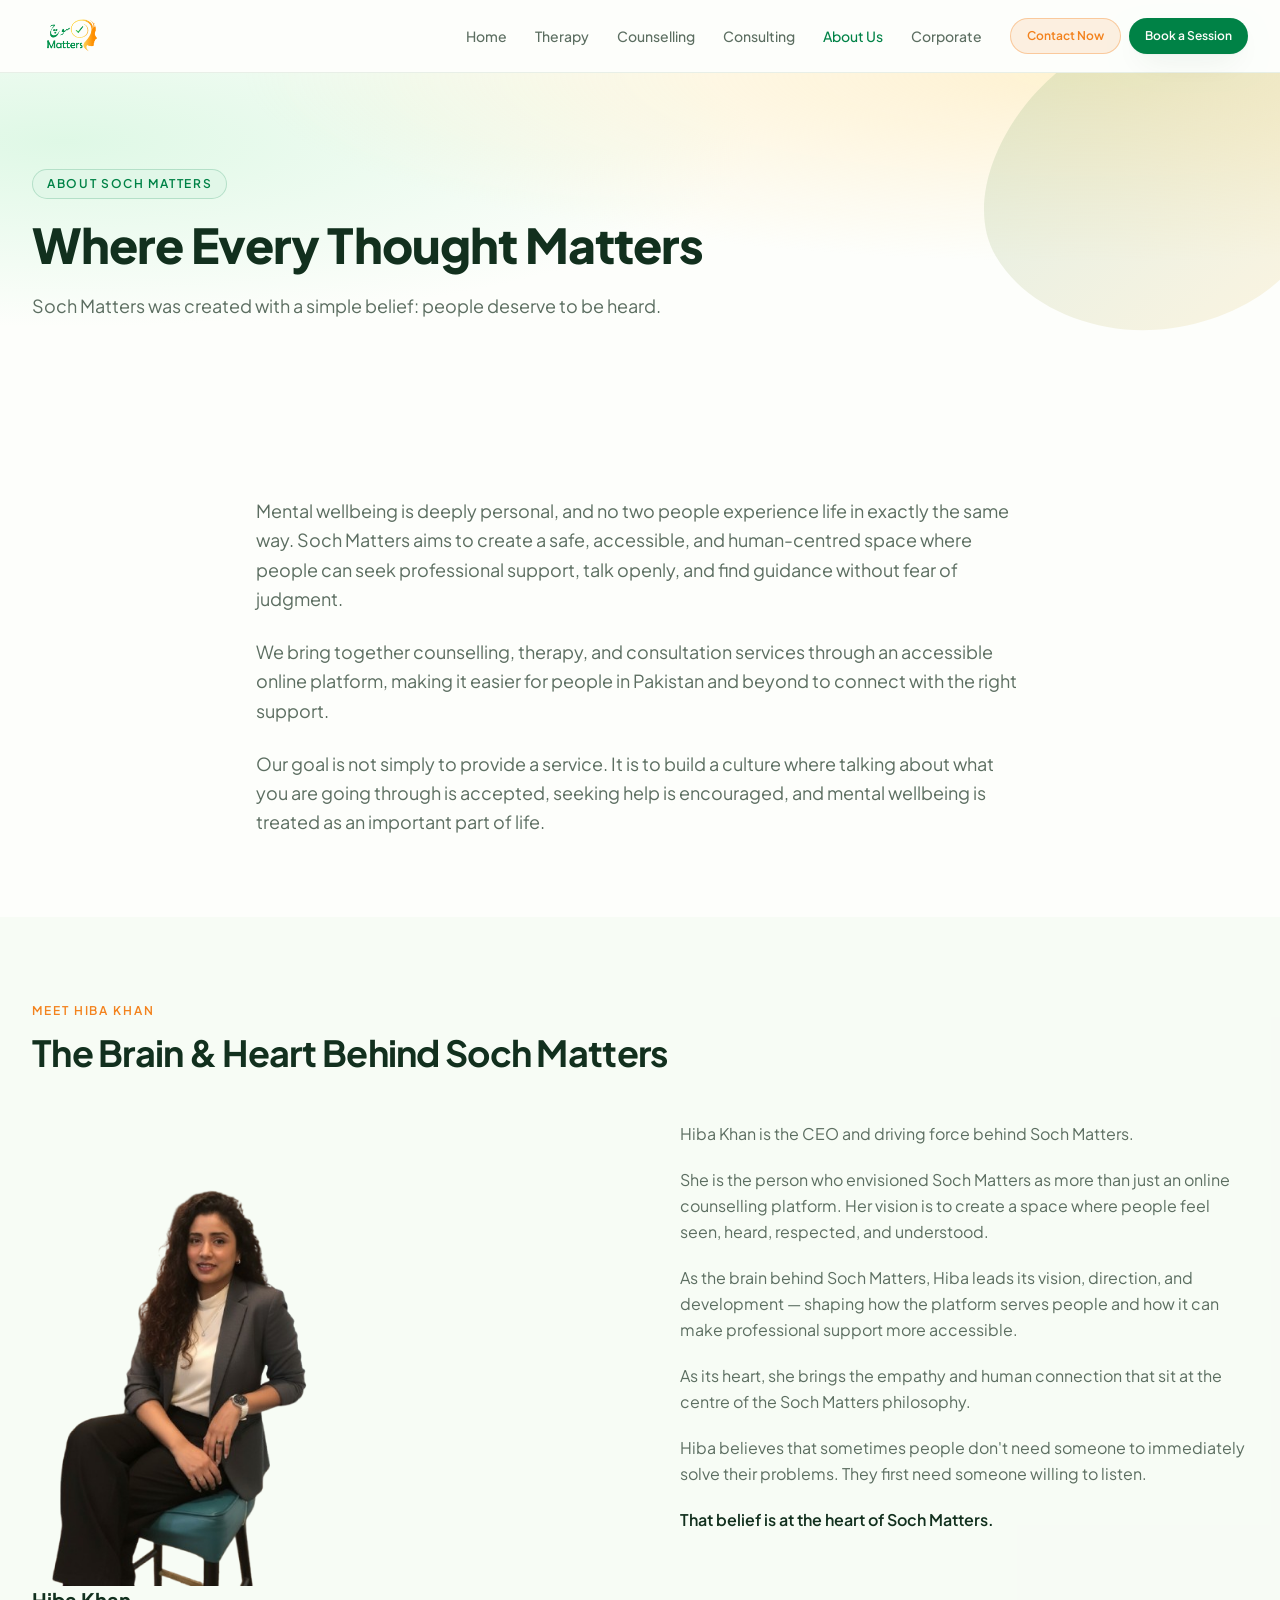
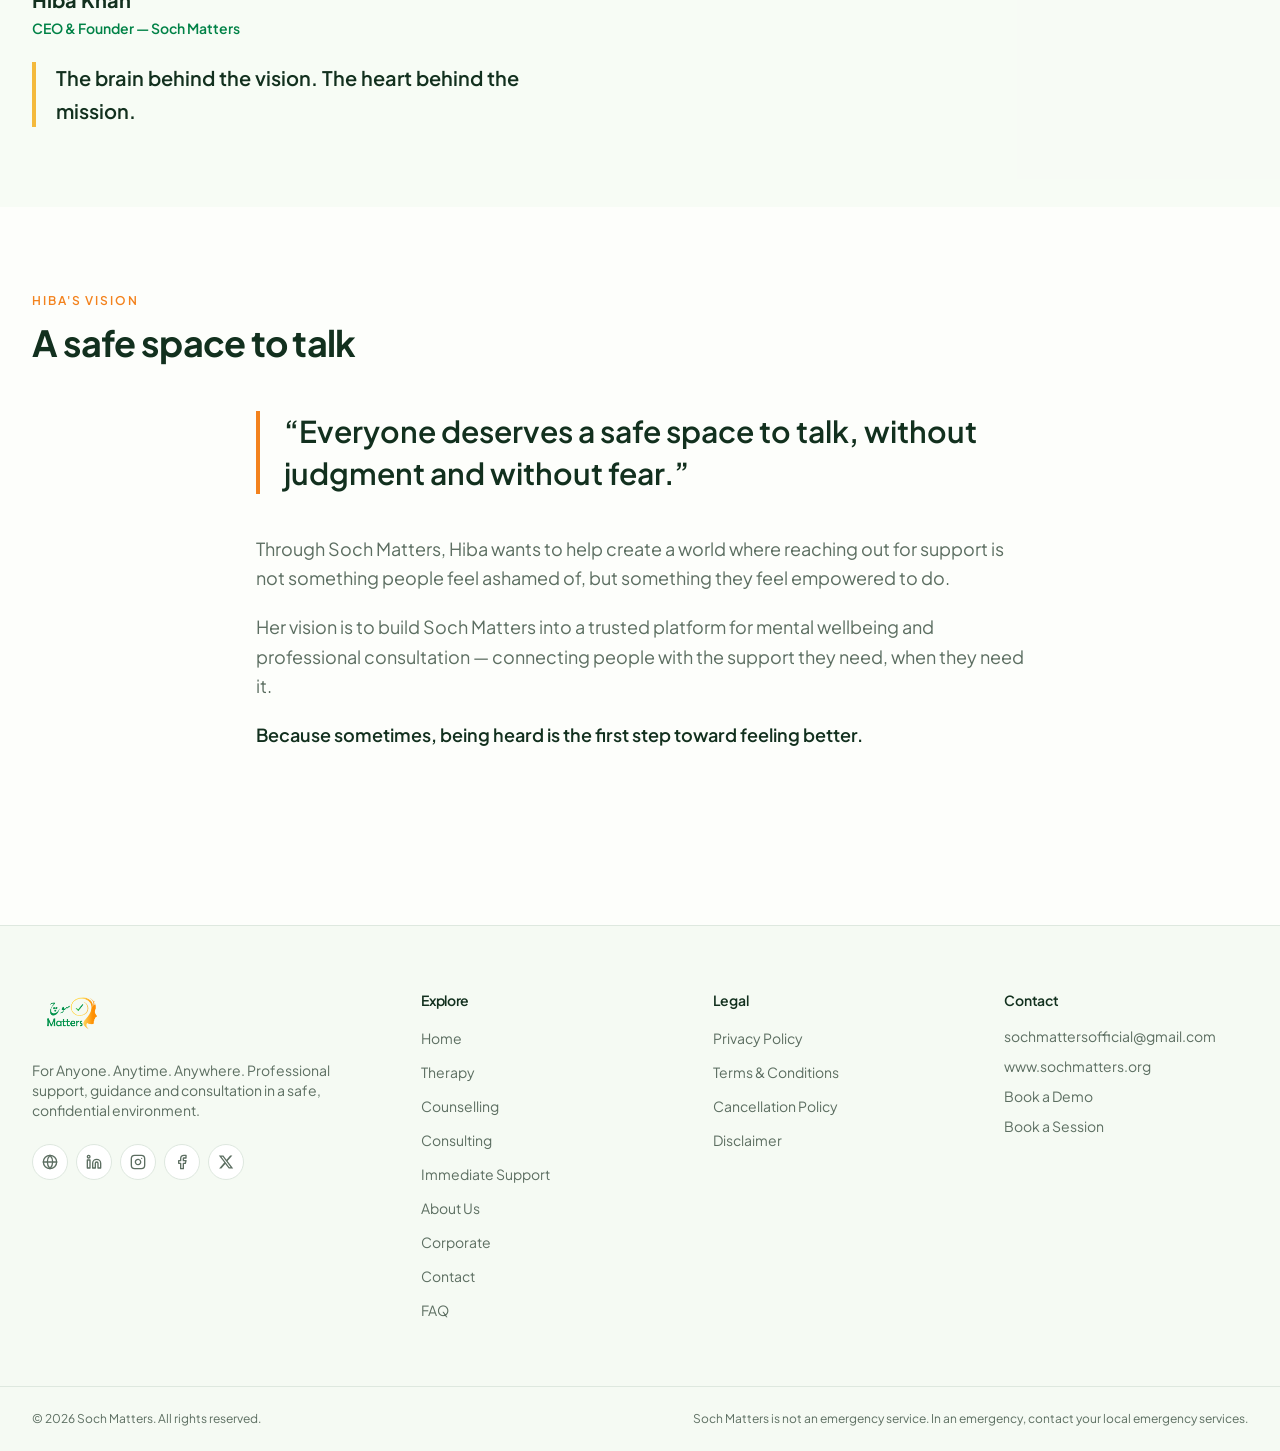
==== commit 039f8a2e: "Add files via upload" ====
--- a/about.html
+++ b/about.html
@@ -1 +1 @@
-<!DOCTYPE html><html lang="en" data-tsd-source="/src/routes/__root.tsx:115:5"><head data-tsd-source="/src/routes/__root.tsx:116:7"><meta charset="utf-8"><meta name="viewport" content="width=device-width, initial-scale=1"><title>About Us — Soch Matters</title><meta name="author" content="Soch Matters"><meta property="og:site_name" content="Soch Matters"><meta name="theme-color" content="#0f7a3d"><meta name="description" content="Where Every Thought Matters. Discover the story behind Soch Matters and meet founder Hiba Khan."><meta property="og:title" content="About Soch Matters"><meta property="og:description" content="Where Every Thought Matters. Meet Hiba Khan, the brain and heart behind Soch Matters."><meta property="og:type" content="website"><meta name="twitter:card" content="summary_large_image"><link rel="icon" type="image/png" href="favicon.png"><link rel="preconnect" href="https://fonts.googleapis.com"><link rel="preconnect" href="https://fonts.gstatic.com" crossorigin="anonymous"><link rel="stylesheet" href="assets/styles.css"><link rel="stylesheet" href="https://fonts.googleapis.com/css2?family=Plus+Jakarta+Sans:wght@300;400;500;600;700;800&display=swap"></head><body data-tsd-source="/src/routes/__root.tsx:119:7"><a href="#main" class="sr-only focus:not-sr-only focus:absolute focus:left-4 focus:top-4 focus:z-[60] focus:rounded-full focus:bg-primary focus:px-4 focus:py-2 focus:text-sm focus:text-primary-foreground" data-tsd-source="/src/routes/__root.tsx:132:7">Skip to content</a><header class="sticky top-0 z-50 border-b border-border/70 bg-background/85 backdrop-blur-xl" data-tsd-source="/src/components/site/Navbar.tsx:20:5"><nav class="mx-auto grid max-w-7xl grid-cols-[minmax(0,1fr)_auto] items-center gap-4 px-4 py-3 sm:px-6 lg:px-8" aria-label="Main" data-tsd-source="/src/components/site/Navbar.tsx:21:7"><a class="inline-flex items-center gap-3" aria-label="Soch Matters home" data-tsd-source="/src/components/site/Logo.tsx:7:5" href="index.html"><img src="assets/img-83f2485e.png" alt="Soch Matters" width="160" height="80" class="h-11 w-auto sm:h-12" data-tsd-source="/src/components/site/Logo.tsx:8:7"></a><div class="hidden items-center gap-1 lg:flex" data-tsd-source="/src/components/site/Navbar.tsx:27:9"><a class="rounded-full px-3 py-2 text-sm font-medium transition-colors hover:text-primary text-muted-foreground" data-tsd-source="/src/components/site/Navbar.tsx:29:13" href="index.html">Home</a><a class="rounded-full px-3 py-2 text-sm font-medium transition-colors hover:text-primary text-muted-foreground" data-tsd-source="/src/components/site/Navbar.tsx:29:13" href="therapy.html">Therapy</a><a class="rounded-full px-3 py-2 text-sm font-medium transition-colors hover:text-primary text-muted-foreground" data-tsd-source="/src/components/site/Navbar.tsx:29:13" href="counselling.html">Counselling</a><a class="rounded-full px-3 py-2 text-sm font-medium transition-colors hover:text-primary text-muted-foreground" data-tsd-source="/src/components/site/Navbar.tsx:29:13" href="consulting.html">Consulting</a><a class="rounded-full px-3 py-2 text-sm font-medium transition-colors hover:text-primary text-primary" data-tsd-source="/src/components/site/Navbar.tsx:29:13" href="about.html" data-status="active" aria-current="page">About Us</a><a class="rounded-full px-3 py-2 text-sm font-medium transition-colors hover:text-primary text-muted-foreground" data-tsd-source="/src/components/site/Navbar.tsx:29:13" href="corporate.html">Corporate</a><div class="ml-3 flex items-center gap-2" data-tsd-source="/src/components/site/Navbar.tsx:40:11"><a data-tsd-source="/src/components/site/Navbar.tsx:42:15" class="inline-flex items-center justify-center gap-2 whitespace-nowrap rounded-full font-semibold cursor-pointer transition-all duration-200 focus-visible:outline-none focus-visible:ring-2 focus-visible:ring-ring focus-visible:ring-offset-2 focus-visible:ring-offset-background disabled:pointer-events-none disabled:opacity-50 disabled:cursor-not-allowed [&amp;_svg]:pointer-events-none [&amp;_svg]:size-4 [&amp;_svg]:shrink-0 bg-accent/12 text-accent border border-accent/35 hover:bg-accent/20 h-9 px-4 text-xs" href="immediate-support.html">Contact Now</a><a data-tsd-source="/src/components/site/Navbar.tsx:45:15" class="inline-flex items-center justify-center gap-2 whitespace-nowrap rounded-full font-semibold cursor-pointer transition-all duration-200 focus-visible:outline-none focus-visible:ring-2 focus-visible:ring-ring focus-visible:ring-offset-2 focus-visible:ring-offset-background disabled:pointer-events-none disabled:opacity-50 disabled:cursor-not-allowed [&amp;_svg]:pointer-events-none [&amp;_svg]:size-4 [&amp;_svg]:shrink-0 bg-primary text-primary-foreground shadow-soft hover:bg-primary/90 hover:-translate-y-0.5 h-9 px-4 text-xs" href="book.html">Book a Session</a></div></div><button type="button" class="grid size-10 shrink-0 place-items-center rounded-xl border border-border text-foreground lg:hidden" aria-expanded="false" aria-label="Open menu" data-tsd-source="/src/components/site/Navbar.tsx:50:9"><svg xmlns="http://www.w3.org/2000/svg" width="24" height="24" viewBox="0 0 24 24" fill="none" stroke="currentColor" stroke-width="2" stroke-linecap="round" stroke-linejoin="round" class="lucide lucide-menu size-5" aria-hidden="true" data-tsd-source="/src/components/site/Navbar.tsx:57:46"><path d="M4 5h16"></path><path d="M4 12h16"></path><path d="M4 19h16"></path></svg></button></nav></header><main id="main" data-tsd-source="/src/routes/__root.tsx:139:7"><!--$--><section class="relative overflow-hidden bg-hero-glow" data-tsd-source="/src/components/site/PageHeader.tsx:16:5"><svg viewBox="0 0 400 400" aria-hidden="true" class="pointer-events-none absolute -right-24 -top-24 size-[420px]" data-tsd-source="/src/components/site/MindMotif.tsx:80:5"><defs data-tsd-source="/src/components/site/MindMotif.tsx:81:7"><linearGradient id="blob-g" x1="0" y1="0" x2="1" y2="1" data-tsd-source="/src/components/site/MindMotif.tsx:82:9"><stop offset="0%" stop-color="var(--primary)" data-tsd-source="/src/components/site/MindMotif.tsx:83:11"></stop><stop offset="100%" stop-color="var(--gold)" data-tsd-source="/src/components/site/MindMotif.tsx:84:11"></stop></linearGradient></defs><path fill="url(#blob-g)" opacity="0.14" d="M320 96c34 44 42 110 16 158s-86 78-146 82-124-22-152-70 0-116 40-158 96-70 148-64 60 8 94 52z" data-tsd-source="/src/components/site/MindMotif.tsx:87:7"></path></svg><div class="relative mx-auto max-w-7xl px-4 py-16 sm:px-6 sm:py-24 lg:px-8" data-tsd-source="/src/components/site/PageHeader.tsx:18:7"><div class="max-w-3xl animate-rise-in" data-tsd-source="/src/components/site/PageHeader.tsx:19:9"><span class="inline-flex items-center rounded-full border border-primary/20 bg-primary-soft px-3.5 py-1.5 text-xs font-semibold uppercase tracking-[0.14em] text-primary" data-tsd-source="/src/components/site/PageHeader.tsx:21:13">About Soch Matters</span><h1 class="mt-5 text-4xl font-extrabold leading-[1.08] text-foreground sm:text-5xl" data-tsd-source="/src/components/site/PageHeader.tsx:25:11">Where Every Thought Matters</h1><p class="mt-5 text-lg leading-relaxed text-muted-foreground" data-tsd-source="/src/components/site/PageHeader.tsx:28:21">Soch Matters was created with a simple belief: people deserve to be heard.</p></div></div></section><section class="py-20" data-tsd-source="/src/components/site/PageHeader.tsx:50:5"><div class="mx-auto max-w-7xl px-4 sm:px-6 lg:px-8" data-tsd-source="/src/components/site/PageHeader.tsx:51:7"><div class="mx-auto max-w-3xl space-y-6 text-base leading-relaxed text-muted-foreground sm:text-lg" data-tsd-source="/src/routes/about.tsx:36:9"><p data-tsd-source="/src/routes/about.tsx:37:11">Mental wellbeing is deeply personal, and no two people experience life in exactly the same way. Soch Matters aims to create a safe, accessible, and human-centred space where people can seek professional support, talk openly, and find guidance without fear of judgment.</p><p data-tsd-source="/src/routes/about.tsx:38:11">We bring together counselling, therapy, and consultation services through an accessible online platform, making it easier for people in Pakistan and beyond to connect with the right support.</p><p data-tsd-source="/src/routes/about.tsx:39:11">Our goal is not simply to provide a service. It is to build a culture where talking about what you are going through is accepted, seeking help is encouraged, and mental wellbeing is treated as an important part of life.</p></div></div></section><section class="bg-secondary/40 py-20" data-tsd-source="/src/components/site/PageHeader.tsx:50:5"><div class="mx-auto max-w-7xl px-4 sm:px-6 lg:px-8" data-tsd-source="/src/components/site/PageHeader.tsx:51:7"><div class="mb-12 max-w-2xl" data-tsd-source="/src/components/site/PageHeader.tsx:53:11"><span class="text-xs font-semibold uppercase tracking-[0.16em] text-accent" data-tsd-source="/src/components/site/PageHeader.tsx:55:15">Meet Hiba Khan</span><h2 class="mt-3 text-3xl font-bold text-foreground sm:text-4xl" data-tsd-source="/src/components/site/PageHeader.tsx:60:15">The Brain &amp; Heart Behind Soch Matters</h2></div><div class="grid gap-10 lg:grid-cols-[minmax(0,1fr)_minmax(0,1fr)] lg:gap-20" data-tsd-source="/src/routes/about.tsx:44:9"><div data-tsd-source="/src/routes/about.tsx:45:11"><img src="assets/img-ac28742e.png" alt="Hiba Khan, CEO and Founder of Soch Matters" width="420" height="510" class="w-full max-w-[300px] object-contain sm:max-w-[340px]" data-tsd-source="/src/routes/about.tsx:46:13"><p class="text-xl font-bold text-foreground" data-tsd-source="/src/routes/about.tsx:53:13">Hiba Khan</p><p class="mt-1 text-sm font-semibold text-primary" data-tsd-source="/src/routes/about.tsx:54:13">CEO &amp; Founder — Soch Matters</p><p class="mt-6 border-l-4 border-gold pl-5 text-xl font-semibold leading-relaxed text-foreground" data-tsd-source="/src/routes/about.tsx:55:13">The brain behind the vision. The heart behind the mission.</p></div><div class="space-y-5 text-base leading-relaxed text-muted-foreground" data-tsd-source="/src/routes/about.tsx:59:11"><p data-tsd-source="/src/routes/about.tsx:60:13">Hiba Khan is the CEO and driving force behind Soch Matters.</p><p data-tsd-source="/src/routes/about.tsx:61:13">She is the person who envisioned Soch Matters as more than just an online counselling platform. Her vision is to create a space where people feel seen, heard, respected, and understood.</p><p data-tsd-source="/src/routes/about.tsx:62:13">As the brain behind Soch Matters, Hiba leads its vision, direction, and development — shaping how the platform serves people and how it can make professional support more accessible.</p><p data-tsd-source="/src/routes/about.tsx:63:13">As its heart, she brings the empathy and human connection that sit at the centre of the Soch Matters philosophy.</p><p data-tsd-source="/src/routes/about.tsx:64:13">Hiba believes that sometimes people don't need someone to immediately solve their problems. They first need someone willing to listen.</p><p class="font-semibold text-foreground" data-tsd-source="/src/routes/about.tsx:65:13">That belief is at the heart of Soch Matters.</p></div></div></div></section><section class="py-20" data-tsd-source="/src/components/site/PageHeader.tsx:50:5"><div class="mx-auto max-w-7xl px-4 sm:px-6 lg:px-8" data-tsd-source="/src/components/site/PageHeader.tsx:51:7"><div class="mb-12 max-w-2xl" data-tsd-source="/src/components/site/PageHeader.tsx:53:11"><span class="text-xs font-semibold uppercase tracking-[0.16em] text-accent" data-tsd-source="/src/components/site/PageHeader.tsx:55:15">Hiba's Vision</span><h2 class="mt-3 text-3xl font-bold text-foreground sm:text-4xl" data-tsd-source="/src/components/site/PageHeader.tsx:60:15">A safe space to talk</h2></div><div class="mx-auto max-w-3xl" data-tsd-source="/src/routes/about.tsx:71:9"><blockquote class="border-l-4 border-accent pl-6 text-2xl font-semibold leading-snug text-foreground sm:text-3xl" data-tsd-source="/src/routes/about.tsx:72:11">“Everyone deserves a safe space to talk, without judgment and without fear.”</blockquote><div class="mt-10 space-y-5 text-base leading-relaxed text-muted-foreground sm:text-lg" data-tsd-source="/src/routes/about.tsx:75:11"><p data-tsd-source="/src/routes/about.tsx:76:13">Through Soch Matters, Hiba wants to help create a world where reaching out for support is not something people feel ashamed of, but something they feel empowered to do.</p><p data-tsd-source="/src/routes/about.tsx:77:13">Her vision is to build Soch Matters into a trusted platform for mental wellbeing and professional consultation — connecting people with the support they need, when they need it.</p><p class="font-semibold text-foreground" data-tsd-source="/src/routes/about.tsx:78:13">Because sometimes, being heard is the first step toward feeling better.</p></div></div></div></section><!--/$--></main><footer class="mt-24 border-t border-border bg-secondary/50" data-tsd-source="/src/components/site/Footer.tsx:26:5"><div class="mx-auto grid max-w-7xl gap-12 px-4 py-16 sm:px-6 lg:grid-cols-[1.4fr_1fr_1fr_1fr] lg:px-8" data-tsd-source="/src/components/site/Footer.tsx:27:7"><div class="max-w-sm" data-tsd-source="/src/components/site/Footer.tsx:28:9"><a class="inline-flex items-center gap-3" aria-label="Soch Matters home" data-tsd-source="/src/components/site/Logo.tsx:7:5" href="index.html"><img src="assets/img-83f2485e.png" alt="Soch Matters" width="160" height="80" class="h-11 w-auto sm:h-12" data-tsd-source="/src/components/site/Logo.tsx:8:7"></a><p class="mt-4 text-sm text-muted-foreground" data-tsd-source="/src/components/site/Footer.tsx:30:11">For Anyone. Anytime. Anywhere. Professional support, guidance and consultation in a safe, confidential environment.</p><div class="mt-6 flex gap-2" data-tsd-source="/src/components/site/Footer.tsx:34:11"><span class="grid size-9 place-items-center rounded-xl border border-border bg-card text-muted-foreground" data-tsd-source="/src/components/site/Footer.tsx:36:15"><svg xmlns="http://www.w3.org/2000/svg" width="24" height="24" viewBox="0 0 24 24" fill="none" stroke="currentColor" stroke-width="2" stroke-linecap="round" stroke-linejoin="round" class="lucide lucide-globe size-4" aria-hidden="true" data-tsd-source="/src/components/site/Footer.tsx:40:17"><circle cx="12" cy="12" r="10"></circle><path d="M12 2a14.5 14.5 0 0 0 0 20 14.5 14.5 0 0 0 0-20"></path><path d="M2 12h20"></path></svg></span><span class="grid size-9 place-items-center rounded-xl border border-border bg-card text-muted-foreground" data-tsd-source="/src/components/site/Footer.tsx:36:15"><svg xmlns="http://www.w3.org/2000/svg" width="24" height="24" viewBox="0 0 24 24" fill="none" stroke="currentColor" stroke-width="2" stroke-linecap="round" stroke-linejoin="round" class="lucide lucide-linkedin size-4" aria-hidden="true" data-tsd-source="/src/components/site/Footer.tsx:40:17"><path d="M16 8a6 6 0 0 1 6 6v7h-4v-7a2 2 0 0 0-2-2 2 2 0 0 0-2 2v7h-4v-7a6 6 0 0 1 6-6z"></path><rect width="4" height="12" x="2" y="9"></rect><circle cx="4" cy="4" r="2"></circle></svg></span><span class="grid size-9 place-items-center rounded-xl border border-border bg-card text-muted-foreground" data-tsd-source="/src/components/site/Footer.tsx:36:15"><svg xmlns="http://www.w3.org/2000/svg" width="24" height="24" viewBox="0 0 24 24" fill="none" stroke="currentColor" stroke-width="2" stroke-linecap="round" stroke-linejoin="round" class="lucide lucide-instagram size-4" aria-hidden="true" data-tsd-source="/src/components/site/Footer.tsx:40:17"><rect width="20" height="20" x="2" y="2" rx="5" ry="5"></rect><path d="M16 11.37A4 4 0 1 1 12.63 8 4 4 0 0 1 16 11.37z"></path><line x1="17.5" x2="17.51" y1="6.5" y2="6.5"></line></svg></span><span class="grid size-9 place-items-center rounded-xl border border-border bg-card text-muted-foreground" data-tsd-source="/src/components/site/Footer.tsx:36:15"><svg xmlns="http://www.w3.org/2000/svg" width="24" height="24" viewBox="0 0 24 24" fill="none" stroke="currentColor" stroke-width="2" stroke-linecap="round" stroke-linejoin="round" class="lucide lucide-facebook size-4" aria-hidden="true" data-tsd-source="/src/components/site/Footer.tsx:40:17"><path d="M18 2h-3a5 5 0 0 0-5 5v3H7v4h3v8h4v-8h3l1-4h-4V7a1 1 0 0 1 1-1h3z"></path></svg></span></div></div><div data-tsd-source="/src/components/site/Footer.tsx:46:9"><h2 class="text-sm font-semibold text-foreground" data-tsd-source="/src/components/site/Footer.tsx:47:11">Explore</h2><ul class="mt-4 space-y-2.5" data-tsd-source="/src/components/site/Footer.tsx:48:11"><li data-tsd-source="/src/components/site/Footer.tsx:50:15"><a class="text-sm text-muted-foreground transition-colors hover:text-primary" data-tsd-source="/src/components/site/Footer.tsx:51:17" href="index.html">Home</a></li><li data-tsd-source="/src/components/site/Footer.tsx:50:15"><a class="text-sm text-muted-foreground transition-colors hover:text-primary" data-tsd-source="/src/components/site/Footer.tsx:51:17" href="therapy.html">Therapy</a></li><li data-tsd-source="/src/components/site/Footer.tsx:50:15"><a class="text-sm text-muted-foreground transition-colors hover:text-primary" data-tsd-source="/src/components/site/Footer.tsx:51:17" href="counselling.html">Counselling</a></li><li data-tsd-source="/src/components/site/Footer.tsx:50:15"><a class="text-sm text-muted-foreground transition-colors hover:text-primary" data-tsd-source="/src/components/site/Footer.tsx:51:17" href="consulting.html">Consulting</a></li><li data-tsd-source="/src/components/site/Footer.tsx:50:15"><a class="text-sm text-muted-foreground transition-colors hover:text-primary" data-tsd-source="/src/components/site/Footer.tsx:51:17" href="immediate-support.html">Immediate Support</a></li><li data-tsd-source="/src/components/site/Footer.tsx:50:15"><a class="text-sm text-muted-foreground transition-colors hover:text-primary active" data-tsd-source="/src/components/site/Footer.tsx:51:17" href="about.html" data-status="active" aria-current="page">About Us</a></li><li data-tsd-source="/src/components/site/Footer.tsx:50:15"><a class="text-sm text-muted-foreground transition-colors hover:text-primary" data-tsd-source="/src/components/site/Footer.tsx:51:17" href="corporate.html">Corporate</a></li><li data-tsd-source="/src/components/site/Footer.tsx:50:15"><a class="text-sm text-muted-foreground transition-colors hover:text-primary" data-tsd-source="/src/components/site/Footer.tsx:51:17" href="contact.html">Contact</a></li><li data-tsd-source="/src/components/site/Footer.tsx:50:15"><a class="text-sm text-muted-foreground transition-colors hover:text-primary" data-tsd-source="/src/components/site/Footer.tsx:51:17" href="faq.html">FAQ</a></li></ul></div><div data-tsd-source="/src/components/site/Footer.tsx:59:9"><h2 class="text-sm font-semibold text-foreground" data-tsd-source="/src/components/site/Footer.tsx:60:11">Legal</h2><ul class="mt-4 space-y-2.5" data-tsd-source="/src/components/site/Footer.tsx:61:11"><li data-tsd-source="/src/components/site/Footer.tsx:63:15"><a class="text-sm text-muted-foreground transition-colors hover:text-primary" data-tsd-source="/src/components/site/Footer.tsx:64:17" href="privacy.html">Privacy Policy</a></li><li data-tsd-source="/src/components/site/Footer.tsx:63:15"><a class="text-sm text-muted-foreground transition-colors hover:text-primary" data-tsd-source="/src/components/site/Footer.tsx:64:17" href="terms.html">Terms &amp; Conditions</a></li><li data-tsd-source="/src/components/site/Footer.tsx:63:15"><a class="text-sm text-muted-foreground transition-colors hover:text-primary" data-tsd-source="/src/components/site/Footer.tsx:64:17" href="terms.html">Cancellation Policy</a></li><li data-tsd-source="/src/components/site/Footer.tsx:63:15"><a class="text-sm text-muted-foreground transition-colors hover:text-primary" data-tsd-source="/src/components/site/Footer.tsx:64:17" href="terms.html">Disclaimer</a></li></ul></div><div data-tsd-source="/src/components/site/Footer.tsx:72:9"><h2 class="text-sm font-semibold text-foreground" data-tsd-source="/src/components/site/Footer.tsx:73:11">Contact</h2><ul class="mt-4 space-y-2.5 text-sm text-muted-foreground" data-tsd-source="/src/components/site/Footer.tsx:74:11"><li data-tsd-source="/src/components/site/Footer.tsx:75:13"><a href="mailto:info@sochmatters.org" class="transition-colors hover:text-primary" data-tsd-source="/src/components/site/Footer.tsx:76:15">info@sochmatters.org</a></li><li data-tsd-source="/src/components/site/Footer.tsx:80:13"><a href="https://www.sochmatters.org" class="transition-colors hover:text-primary" data-tsd-source="/src/components/site/Footer.tsx:81:15">www.sochmatters.org</a></li><li data-tsd-source="/src/components/site/Footer.tsx:85:13"><a class="transition-colors hover:text-primary" data-tsd-source="/src/components/site/Footer.tsx:86:15" href="demo.html">Book a Demo</a></li><li data-tsd-source="/src/components/site/Footer.tsx:90:13"><a class="transition-colors hover:text-primary" data-tsd-source="/src/components/site/Footer.tsx:91:15" href="book.html">Book a Session</a></li></ul></div></div><div class="border-t border-border" data-tsd-source="/src/components/site/Footer.tsx:99:7"><div class="mx-auto flex max-w-7xl flex-col gap-3 px-4 py-6 text-xs text-muted-foreground sm:flex-row sm:items-center sm:justify-between sm:px-6 lg:px-8" data-tsd-source="/src/components/site/Footer.tsx:100:9"><p data-tsd-source="/src/components/site/Footer.tsx:101:11">© <!-- -->2026<!-- --> Soch Matters. All rights reserved.</p><p data-tsd-source="/src/components/site/Footer.tsx:102:11">Soch Matters is not an emergency service. In an emergency, contact your local emergency services.</p></div></div></footer><section aria-label="Notifications alt+T" tabindex="-1" aria-live="polite" aria-relevant="additions text" aria-atomic="false"></section><nav id="sm-mobile" style="display:none;position:fixed;top:68px;left:0;right:0;z-index:60;flex-direction:column;gap:10px;padding:20px" class="bg-background border-b shadow-lift"><a class="rounded-full px-3 py-2 text-sm font-medium transition-colors hover:text-primary text-muted-foreground" data-tsd-source="/src/components/site/Navbar.tsx:29:13" href="index.html">Home</a><a class="rounded-full px-3 py-2 text-sm font-medium transition-colors hover:text-primary text-muted-foreground" data-tsd-source="/src/components/site/Navbar.tsx:29:13" href="therapy.html">Therapy</a><a class="rounded-full px-3 py-2 text-sm font-medium transition-colors hover:text-primary text-muted-foreground" data-tsd-source="/src/components/site/Navbar.tsx:29:13" href="counselling.html">Counselling</a><a class="rounded-full px-3 py-2 text-sm font-medium transition-colors hover:text-primary text-muted-foreground" data-tsd-source="/src/components/site/Navbar.tsx:29:13" href="consulting.html">Consulting</a><a class="rounded-full px-3 py-2 text-sm font-medium transition-colors hover:text-primary text-primary" data-tsd-source="/src/components/site/Navbar.tsx:29:13" href="about.html" data-status="active" aria-current="page">About Us</a><a class="rounded-full px-3 py-2 text-sm font-medium transition-colors hover:text-primary text-muted-foreground" data-tsd-source="/src/components/site/Navbar.tsx:29:13" href="corporate.html">Corporate</a><a data-tsd-source="/src/components/site/Navbar.tsx:42:15" class="inline-flex items-center justify-center gap-2 whitespace-nowrap rounded-full font-semibold cursor-pointer transition-all duration-200 focus-visible:outline-none focus-visible:ring-2 focus-visible:ring-ring focus-visible:ring-offset-2 focus-visible:ring-offset-background disabled:pointer-events-none disabled:opacity-50 disabled:cursor-not-allowed [&amp;_svg]:pointer-events-none [&amp;_svg]:size-4 [&amp;_svg]:shrink-0 bg-accent/12 text-accent border border-accent/35 hover:bg-accent/20 h-9 px-4 text-xs" href="immediate-support.html">Contact Now</a><a data-tsd-source="/src/components/site/Navbar.tsx:45:15" class="inline-flex items-center justify-center gap-2 whitespace-nowrap rounded-full font-semibold cursor-pointer transition-all duration-200 focus-visible:outline-none focus-visible:ring-2 focus-visible:ring-ring focus-visible:ring-offset-2 focus-visible:ring-offset-background disabled:pointer-events-none disabled:opacity-50 disabled:cursor-not-allowed [&amp;_svg]:pointer-events-none [&amp;_svg]:size-4 [&amp;_svg]:shrink-0 bg-primary text-primary-foreground shadow-soft hover:bg-primary/90 hover:-translate-y-0.5 h-9 px-4 text-xs" href="book.html">Book a Session</a></nav><script src="assets/site.js"></script></body></html>+<!DOCTYPE html><html lang="en" data-tsd-source="/src/routes/__root.tsx:115:5"><head data-tsd-source="/src/routes/__root.tsx:116:7"><meta charset="utf-8"><meta name="viewport" content="width=device-width, initial-scale=1"><title>About Us — Soch Matters</title><meta name="author" content="Soch Matters"><meta property="og:site_name" content="Soch Matters"><meta name="theme-color" content="#0f7a3d"><meta name="description" content="Where Every Thought Matters. Discover the story behind Soch Matters and meet founder Hiba Khan."><meta property="og:title" content="About Soch Matters"><meta property="og:description" content="Where Every Thought Matters. Meet Hiba Khan, the brain and heart behind Soch Matters."><meta property="og:type" content="website"><meta name="twitter:card" content="summary_large_image"><link rel="icon" type="image/png" href="favicon.png"><link rel="preconnect" href="https://fonts.googleapis.com"><link rel="preconnect" href="https://fonts.gstatic.com" crossorigin="anonymous"><link rel="stylesheet" href="assets/styles.css"><link rel="stylesheet" href="https://fonts.googleapis.com/css2?family=Plus+Jakarta+Sans:wght@300;400;500;600;700;800&display=swap"></head><body data-tsd-source="/src/routes/__root.tsx:119:7"><a href="#main" class="sr-only focus:not-sr-only focus:absolute focus:left-4 focus:top-4 focus:z-[60] focus:rounded-full focus:bg-primary focus:px-4 focus:py-2 focus:text-sm focus:text-primary-foreground" data-tsd-source="/src/routes/__root.tsx:132:7">Skip to content</a><header class="sticky top-0 z-50 border-b border-border/70 bg-background/85 backdrop-blur-xl" data-tsd-source="/src/components/site/Navbar.tsx:20:5"><nav class="mx-auto grid max-w-7xl grid-cols-[minmax(0,1fr)_auto] items-center gap-4 px-4 py-3 sm:px-6 lg:px-8" aria-label="Main" data-tsd-source="/src/components/site/Navbar.tsx:21:7"><a class="inline-flex items-center gap-3" aria-label="Soch Matters home" data-tsd-source="/src/components/site/Logo.tsx:7:5" href="index.html"><img src="assets/img-83f2485e.png" alt="Soch Matters" width="160" height="80" class="h-11 w-auto sm:h-12" data-tsd-source="/src/components/site/Logo.tsx:8:7"></a><div class="hidden items-center gap-1 lg:flex" data-tsd-source="/src/components/site/Navbar.tsx:27:9"><a class="rounded-full px-3 py-2 text-sm font-medium transition-colors hover:text-primary text-muted-foreground" data-tsd-source="/src/components/site/Navbar.tsx:29:13" href="index.html">Home</a><a class="rounded-full px-3 py-2 text-sm font-medium transition-colors hover:text-primary text-muted-foreground" data-tsd-source="/src/components/site/Navbar.tsx:29:13" href="therapy.html">Therapy</a><a class="rounded-full px-3 py-2 text-sm font-medium transition-colors hover:text-primary text-muted-foreground" data-tsd-source="/src/components/site/Navbar.tsx:29:13" href="counselling.html">Counselling</a><a class="rounded-full px-3 py-2 text-sm font-medium transition-colors hover:text-primary text-muted-foreground" data-tsd-source="/src/components/site/Navbar.tsx:29:13" href="consulting.html">Consulting</a><a class="rounded-full px-3 py-2 text-sm font-medium transition-colors hover:text-primary text-primary" data-tsd-source="/src/components/site/Navbar.tsx:29:13" href="about.html" data-status="active" aria-current="page">About Us</a><a class="rounded-full px-3 py-2 text-sm font-medium transition-colors hover:text-primary text-muted-foreground" data-tsd-source="/src/components/site/Navbar.tsx:29:13" href="corporate.html">Corporate</a><div class="ml-3 flex items-center gap-2" data-tsd-source="/src/components/site/Navbar.tsx:40:11"><a data-tsd-source="/src/components/site/Navbar.tsx:42:15" class="inline-flex items-center justify-center gap-2 whitespace-nowrap rounded-full font-semibold cursor-pointer transition-all duration-200 focus-visible:outline-none focus-visible:ring-2 focus-visible:ring-ring focus-visible:ring-offset-2 focus-visible:ring-offset-background disabled:pointer-events-none disabled:opacity-50 disabled:cursor-not-allowed [&amp;_svg]:pointer-events-none [&amp;_svg]:size-4 [&amp;_svg]:shrink-0 bg-accent/12 text-accent border border-accent/35 hover:bg-accent/20 h-9 px-4 text-xs" href="immediate-support.html">Contact Now</a><a data-tsd-source="/src/components/site/Navbar.tsx:45:15" class="inline-flex items-center justify-center gap-2 whitespace-nowrap rounded-full font-semibold cursor-pointer transition-all duration-200 focus-visible:outline-none focus-visible:ring-2 focus-visible:ring-ring focus-visible:ring-offset-2 focus-visible:ring-offset-background disabled:pointer-events-none disabled:opacity-50 disabled:cursor-not-allowed [&amp;_svg]:pointer-events-none [&amp;_svg]:size-4 [&amp;_svg]:shrink-0 bg-primary text-primary-foreground shadow-soft hover:bg-primary/90 hover:-translate-y-0.5 h-9 px-4 text-xs" href="book.html">Book a Session</a></div></div><button type="button" class="grid size-10 shrink-0 place-items-center rounded-xl border border-border text-foreground lg:hidden" aria-expanded="false" aria-label="Open menu" data-tsd-source="/src/components/site/Navbar.tsx:50:9"><svg xmlns="http://www.w3.org/2000/svg" width="24" height="24" viewBox="0 0 24 24" fill="none" stroke="currentColor" stroke-width="2" stroke-linecap="round" stroke-linejoin="round" class="lucide lucide-menu size-5" aria-hidden="true" data-tsd-source="/src/components/site/Navbar.tsx:57:46"><path d="M4 5h16"></path><path d="M4 12h16"></path><path d="M4 19h16"></path></svg></button></nav></header><main id="main" data-tsd-source="/src/routes/__root.tsx:139:7"><!--$--><section class="relative overflow-hidden bg-hero-glow" data-tsd-source="/src/components/site/PageHeader.tsx:16:5"><svg viewBox="0 0 400 400" aria-hidden="true" class="pointer-events-none absolute -right-24 -top-24 size-[420px]" data-tsd-source="/src/components/site/MindMotif.tsx:80:5"><defs data-tsd-source="/src/components/site/MindMotif.tsx:81:7"><linearGradient id="blob-g" x1="0" y1="0" x2="1" y2="1" data-tsd-source="/src/components/site/MindMotif.tsx:82:9"><stop offset="0%" stop-color="var(--primary)" data-tsd-source="/src/components/site/MindMotif.tsx:83:11"></stop><stop offset="100%" stop-color="var(--gold)" data-tsd-source="/src/components/site/MindMotif.tsx:84:11"></stop></linearGradient></defs><path fill="url(#blob-g)" opacity="0.14" d="M320 96c34 44 42 110 16 158s-86 78-146 82-124-22-152-70 0-116 40-158 96-70 148-64 60 8 94 52z" data-tsd-source="/src/components/site/MindMotif.tsx:87:7"></path></svg><div class="relative mx-auto max-w-7xl px-4 py-16 sm:px-6 sm:py-24 lg:px-8" data-tsd-source="/src/components/site/PageHeader.tsx:18:7"><div class="max-w-3xl animate-rise-in" data-tsd-source="/src/components/site/PageHeader.tsx:19:9"><span class="inline-flex items-center rounded-full border border-primary/20 bg-primary-soft px-3.5 py-1.5 text-xs font-semibold uppercase tracking-[0.14em] text-primary" data-tsd-source="/src/components/site/PageHeader.tsx:21:13">About Soch Matters</span><h1 class="mt-5 text-4xl font-extrabold leading-[1.08] text-foreground sm:text-5xl" data-tsd-source="/src/components/site/PageHeader.tsx:25:11">Where Every Thought Matters</h1><p class="mt-5 text-lg leading-relaxed text-muted-foreground" data-tsd-source="/src/components/site/PageHeader.tsx:28:21">Soch Matters was created with a simple belief: people deserve to be heard.</p></div></div></section><section class="py-20" data-tsd-source="/src/components/site/PageHeader.tsx:50:5"><div class="mx-auto max-w-7xl px-4 sm:px-6 lg:px-8" data-tsd-source="/src/components/site/PageHeader.tsx:51:7"><div class="mx-auto max-w-3xl space-y-6 text-base leading-relaxed text-muted-foreground sm:text-lg" data-tsd-source="/src/routes/about.tsx:36:9"><p data-tsd-source="/src/routes/about.tsx:37:11">Mental wellbeing is deeply personal, and no two people experience life in exactly the same way. Soch Matters aims to create a safe, accessible, and human-centred space where people can seek professional support, talk openly, and find guidance without fear of judgment.</p><p data-tsd-source="/src/routes/about.tsx:38:11">We bring together counselling, therapy, and consultation services through an accessible online platform, making it easier for people in Pakistan and beyond to connect with the right support.</p><p data-tsd-source="/src/routes/about.tsx:39:11">Our goal is not simply to provide a service. It is to build a culture where talking about what you are going through is accepted, seeking help is encouraged, and mental wellbeing is treated as an important part of life.</p></div></div></section><section class="bg-secondary/40 py-20" data-tsd-source="/src/components/site/PageHeader.tsx:50:5"><div class="mx-auto max-w-7xl px-4 sm:px-6 lg:px-8" data-tsd-source="/src/components/site/PageHeader.tsx:51:7"><div class="mb-12 max-w-2xl" data-tsd-source="/src/components/site/PageHeader.tsx:53:11"><span class="text-xs font-semibold uppercase tracking-[0.16em] text-accent" data-tsd-source="/src/components/site/PageHeader.tsx:55:15">Meet Hiba Khan</span><h2 class="mt-3 text-3xl font-bold text-foreground sm:text-4xl" data-tsd-source="/src/components/site/PageHeader.tsx:60:15">The Brain &amp; Heart Behind Soch Matters</h2></div><div class="grid gap-10 lg:grid-cols-[minmax(0,1fr)_minmax(0,1fr)] lg:gap-20" data-tsd-source="/src/routes/about.tsx:44:9"><div data-tsd-source="/src/routes/about.tsx:45:11"><img src="assets/img-ac28742e.png" alt="Hiba Khan, CEO and Founder of Soch Matters" width="420" height="510" class="w-full max-w-[300px] object-contain sm:max-w-[340px]" data-tsd-source="/src/routes/about.tsx:46:13"><p class="text-xl font-bold text-foreground" data-tsd-source="/src/routes/about.tsx:53:13">Hiba Khan</p><p class="mt-1 text-sm font-semibold text-primary" data-tsd-source="/src/routes/about.tsx:54:13">CEO &amp; Founder — Soch Matters</p><p class="mt-6 border-l-4 border-gold pl-5 text-xl font-semibold leading-relaxed text-foreground" data-tsd-source="/src/routes/about.tsx:55:13">The brain behind the vision. The heart behind the mission.</p></div><div class="space-y-5 text-base leading-relaxed text-muted-foreground" data-tsd-source="/src/routes/about.tsx:59:11"><p data-tsd-source="/src/routes/about.tsx:60:13">Hiba Khan is the CEO and driving force behind Soch Matters.</p><p data-tsd-source="/src/routes/about.tsx:61:13">She is the person who envisioned Soch Matters as more than just an online counselling platform. Her vision is to create a space where people feel seen, heard, respected, and understood.</p><p data-tsd-source="/src/routes/about.tsx:62:13">As the brain behind Soch Matters, Hiba leads its vision, direction, and development — shaping how the platform serves people and how it can make professional support more accessible.</p><p data-tsd-source="/src/routes/about.tsx:63:13">As its heart, she brings the empathy and human connection that sit at the centre of the Soch Matters philosophy.</p><p data-tsd-source="/src/routes/about.tsx:64:13">Hiba believes that sometimes people don't need someone to immediately solve their problems. They first need someone willing to listen.</p><p class="font-semibold text-foreground" data-tsd-source="/src/routes/about.tsx:65:13">That belief is at the heart of Soch Matters.</p></div></div></div></section><section class="py-20" data-tsd-source="/src/components/site/PageHeader.tsx:50:5"><div class="mx-auto max-w-7xl px-4 sm:px-6 lg:px-8" data-tsd-source="/src/components/site/PageHeader.tsx:51:7"><div class="mb-12 max-w-2xl" data-tsd-source="/src/components/site/PageHeader.tsx:53:11"><span class="text-xs font-semibold uppercase tracking-[0.16em] text-accent" data-tsd-source="/src/components/site/PageHeader.tsx:55:15">Hiba's Vision</span><h2 class="mt-3 text-3xl font-bold text-foreground sm:text-4xl" data-tsd-source="/src/components/site/PageHeader.tsx:60:15">A safe space to talk</h2></div><div class="mx-auto max-w-3xl" data-tsd-source="/src/routes/about.tsx:71:9"><blockquote class="border-l-4 border-accent pl-6 text-2xl font-semibold leading-snug text-foreground sm:text-3xl" data-tsd-source="/src/routes/about.tsx:72:11">“Everyone deserves a safe space to talk, without judgment and without fear.”</blockquote><div class="mt-10 space-y-5 text-base leading-relaxed text-muted-foreground sm:text-lg" data-tsd-source="/src/routes/about.tsx:75:11"><p data-tsd-source="/src/routes/about.tsx:76:13">Through Soch Matters, Hiba wants to help create a world where reaching out for support is not something people feel ashamed of, but something they feel empowered to do.</p><p data-tsd-source="/src/routes/about.tsx:77:13">Her vision is to build Soch Matters into a trusted platform for mental wellbeing and professional consultation — connecting people with the support they need, when they need it.</p><p class="font-semibold text-foreground" data-tsd-source="/src/routes/about.tsx:78:13">Because sometimes, being heard is the first step toward feeling better.</p></div></div></div></section><!--/$--></main><footer class="mt-24 border-t border-border bg-secondary/50" data-tsd-source="/src/components/site/Footer.tsx:26:5"><div class="mx-auto grid max-w-7xl gap-12 px-4 py-16 sm:px-6 lg:grid-cols-[1.4fr_1fr_1fr_1fr] lg:px-8" data-tsd-source="/src/components/site/Footer.tsx:27:7"><div class="max-w-sm" data-tsd-source="/src/components/site/Footer.tsx:28:9"><a class="inline-flex items-center gap-3" aria-label="Soch Matters home" data-tsd-source="/src/components/site/Logo.tsx:7:5" href="index.html"><img src="assets/img-83f2485e.png" alt="Soch Matters" width="160" height="80" class="h-11 w-auto sm:h-12" data-tsd-source="/src/components/site/Logo.tsx:8:7"></a><p class="mt-4 text-sm text-muted-foreground" data-tsd-source="/src/components/site/Footer.tsx:30:11">For Anyone. Anytime. Anywhere. Professional support, guidance and consultation in a safe, confidential environment.</p><div class="mt-6 flex gap-2" data-tsd-source="/src/components/site/Footer.tsx:34:11"><a href="https://www.sochmatters.org" target="_blank" rel="noopener noreferrer" aria-label="Soch Matters website" class="grid size-9 place-items-center rounded-xl border border-border bg-card text-muted-foreground transition-colors hover:text-primary hover:border-primary/40 hover:bg-primary-soft" data-tsd-source="/src/components/site/Footer.tsx:36:15"><svg xmlns="http://www.w3.org/2000/svg" width="24" height="24" viewBox="0 0 24 24" fill="none" stroke="currentColor" stroke-width="2" stroke-linecap="round" stroke-linejoin="round" class="lucide lucide-globe size-4" aria-hidden="true" data-tsd-source="/src/components/site/Footer.tsx:40:17"><circle cx="12" cy="12" r="10"></circle><path d="M12 2a14.5 14.5 0 0 0 0 20 14.5 14.5 0 0 0 0-20"></path><path d="M2 12h20"></path></svg></a><a href="https://www.linkedin.com/company/soch-matters/" target="_blank" rel="noopener noreferrer" aria-label="Soch Matters on LinkedIn" class="grid size-9 place-items-center rounded-xl border border-border bg-card text-muted-foreground transition-colors hover:text-primary hover:border-primary/40 hover:bg-primary-soft" data-tsd-source="/src/components/site/Footer.tsx:36:15"><svg xmlns="http://www.w3.org/2000/svg" width="24" height="24" viewBox="0 0 24 24" fill="none" stroke="currentColor" stroke-width="2" stroke-linecap="round" stroke-linejoin="round" class="lucide lucide-linkedin size-4" aria-hidden="true" data-tsd-source="/src/components/site/Footer.tsx:40:17"><path d="M16 8a6 6 0 0 1 6 6v7h-4v-7a2 2 0 0 0-2-2 2 2 0 0 0-2 2v7h-4v-7a6 6 0 0 1 6-6z"></path><rect width="4" height="12" x="2" y="9"></rect><circle cx="4" cy="4" r="2"></circle></svg></a><a href="https://www.instagram.com/sochmatters/" target="_blank" rel="noopener noreferrer" aria-label="Soch Matters on Instagram" class="grid size-9 place-items-center rounded-xl border border-border bg-card text-muted-foreground transition-colors hover:text-primary hover:border-primary/40 hover:bg-primary-soft" data-tsd-source="/src/components/site/Footer.tsx:36:15"><svg xmlns="http://www.w3.org/2000/svg" width="24" height="24" viewBox="0 0 24 24" fill="none" stroke="currentColor" stroke-width="2" stroke-linecap="round" stroke-linejoin="round" class="lucide lucide-instagram size-4" aria-hidden="true" data-tsd-source="/src/components/site/Footer.tsx:40:17"><rect width="20" height="20" x="2" y="2" rx="5" ry="5"></rect><path d="M16 11.37A4 4 0 1 1 12.63 8 4 4 0 0 1 16 11.37z"></path><line x1="17.5" x2="17.51" y1="6.5" y2="6.5"></line></svg></a><a href="https://www.facebook.com/sochmatters/" target="_blank" rel="noopener noreferrer" aria-label="Soch Matters on Facebook" class="grid size-9 place-items-center rounded-xl border border-border bg-card text-muted-foreground transition-colors hover:text-primary hover:border-primary/40 hover:bg-primary-soft" data-tsd-source="/src/components/site/Footer.tsx:36:15"><svg xmlns="http://www.w3.org/2000/svg" width="24" height="24" viewBox="0 0 24 24" fill="none" stroke="currentColor" stroke-width="2" stroke-linecap="round" stroke-linejoin="round" class="lucide lucide-facebook size-4" aria-hidden="true" data-tsd-source="/src/components/site/Footer.tsx:40:17"><path d="M18 2h-3a5 5 0 0 0-5 5v3H7v4h3v8h4v-8h3l1-4h-4V7a1 1 0 0 1 1-1h3z"></path></svg></a><a href="https://x.com/sochmatters" target="_blank" rel="noopener noreferrer" aria-label="Soch Matters on X" class="grid size-9 place-items-center rounded-xl border border-border bg-card text-muted-foreground transition-colors hover:text-primary hover:border-primary/40 hover:bg-primary-soft"><svg xmlns="http://www.w3.org/2000/svg" width="24" height="24" viewBox="0 0 24 24" fill="currentColor" class="size-4" aria-hidden="true"><path d="M18.244 2.25h3.308l-7.227 8.26 8.502 11.24H16.17l-5.214-6.817L4.99 21.75H1.68l7.73-8.835L1.254 2.25H8.08l4.713 6.231zm-1.161 17.52h1.833L7.084 4.126H5.117z"/></svg></a></div></div><div data-tsd-source="/src/components/site/Footer.tsx:46:9"><h2 class="text-sm font-semibold text-foreground" data-tsd-source="/src/components/site/Footer.tsx:47:11">Explore</h2><ul class="mt-4 space-y-2.5" data-tsd-source="/src/components/site/Footer.tsx:48:11"><li data-tsd-source="/src/components/site/Footer.tsx:50:15"><a class="text-sm text-muted-foreground transition-colors hover:text-primary" data-tsd-source="/src/components/site/Footer.tsx:51:17" href="index.html">Home</a></li><li data-tsd-source="/src/components/site/Footer.tsx:50:15"><a class="text-sm text-muted-foreground transition-colors hover:text-primary" data-tsd-source="/src/components/site/Footer.tsx:51:17" href="therapy.html">Therapy</a></li><li data-tsd-source="/src/components/site/Footer.tsx:50:15"><a class="text-sm text-muted-foreground transition-colors hover:text-primary" data-tsd-source="/src/components/site/Footer.tsx:51:17" href="counselling.html">Counselling</a></li><li data-tsd-source="/src/components/site/Footer.tsx:50:15"><a class="text-sm text-muted-foreground transition-colors hover:text-primary" data-tsd-source="/src/components/site/Footer.tsx:51:17" href="consulting.html">Consulting</a></li><li data-tsd-source="/src/components/site/Footer.tsx:50:15"><a class="text-sm text-muted-foreground transition-colors hover:text-primary" data-tsd-source="/src/components/site/Footer.tsx:51:17" href="immediate-support.html">Immediate Support</a></li><li data-tsd-source="/src/components/site/Footer.tsx:50:15"><a class="text-sm text-muted-foreground transition-colors hover:text-primary active" data-tsd-source="/src/components/site/Footer.tsx:51:17" href="about.html" data-status="active" aria-current="page">About Us</a></li><li data-tsd-source="/src/components/site/Footer.tsx:50:15"><a class="text-sm text-muted-foreground transition-colors hover:text-primary" data-tsd-source="/src/components/site/Footer.tsx:51:17" href="corporate.html">Corporate</a></li><li data-tsd-source="/src/components/site/Footer.tsx:50:15"><a class="text-sm text-muted-foreground transition-colors hover:text-primary" data-tsd-source="/src/components/site/Footer.tsx:51:17" href="contact.html">Contact</a></li><li data-tsd-source="/src/components/site/Footer.tsx:50:15"><a class="text-sm text-muted-foreground transition-colors hover:text-primary" data-tsd-source="/src/components/site/Footer.tsx:51:17" href="faq.html">FAQ</a></li></ul></div><div data-tsd-source="/src/components/site/Footer.tsx:59:9"><h2 class="text-sm font-semibold text-foreground" data-tsd-source="/src/components/site/Footer.tsx:60:11">Legal</h2><ul class="mt-4 space-y-2.5" data-tsd-source="/src/components/site/Footer.tsx:61:11"><li data-tsd-source="/src/components/site/Footer.tsx:63:15"><a class="text-sm text-muted-foreground transition-colors hover:text-primary" data-tsd-source="/src/components/site/Footer.tsx:64:17" href="privacy.html">Privacy Policy</a></li><li data-tsd-source="/src/components/site/Footer.tsx:63:15"><a class="text-sm text-muted-foreground transition-colors hover:text-primary" data-tsd-source="/src/components/site/Footer.tsx:64:17" href="terms.html">Terms &amp; Conditions</a></li><li data-tsd-source="/src/components/site/Footer.tsx:63:15"><a class="text-sm text-muted-foreground transition-colors hover:text-primary" data-tsd-source="/src/components/site/Footer.tsx:64:17" href="terms.html">Cancellation Policy</a></li><li data-tsd-source="/src/components/site/Footer.tsx:63:15"><a class="text-sm text-muted-foreground transition-colors hover:text-primary" data-tsd-source="/src/components/site/Footer.tsx:64:17" href="terms.html">Disclaimer</a></li></ul></div><div data-tsd-source="/src/components/site/Footer.tsx:72:9"><h2 class="text-sm font-semibold text-foreground" data-tsd-source="/src/components/site/Footer.tsx:73:11">Contact</h2><ul class="mt-4 space-y-2.5 text-sm text-muted-foreground" data-tsd-source="/src/components/site/Footer.tsx:74:11"><li data-tsd-source="/src/components/site/Footer.tsx:75:13"><a href="mailto:sochmattersofficial@gmail.com" class="transition-colors hover:text-primary" data-tsd-source="/src/components/site/Footer.tsx:76:15">sochmattersofficial@gmail.com</a></li><li data-tsd-source="/src/components/site/Footer.tsx:80:13"><a href="https://www.sochmatters.org" class="transition-colors hover:text-primary" data-tsd-source="/src/components/site/Footer.tsx:81:15">www.sochmatters.org</a></li><li data-tsd-source="/src/components/site/Footer.tsx:85:13"><a class="transition-colors hover:text-primary" data-tsd-source="/src/components/site/Footer.tsx:86:15" href="demo.html">Book a Demo</a></li><li data-tsd-source="/src/components/site/Footer.tsx:90:13"><a class="transition-colors hover:text-primary" data-tsd-source="/src/components/site/Footer.tsx:91:15" href="book.html">Book a Session</a></li></ul></div></div><div class="border-t border-border" data-tsd-source="/src/components/site/Footer.tsx:99:7"><div class="mx-auto flex max-w-7xl flex-col gap-3 px-4 py-6 text-xs text-muted-foreground sm:flex-row sm:items-center sm:justify-between sm:px-6 lg:px-8" data-tsd-source="/src/components/site/Footer.tsx:100:9"><p data-tsd-source="/src/components/site/Footer.tsx:101:11">© <!-- -->2026<!-- --> Soch Matters. All rights reserved.</p><p data-tsd-source="/src/components/site/Footer.tsx:102:11">Soch Matters is not an emergency service. In an emergency, contact your local emergency services.</p></div></div></footer><section aria-label="Notifications alt+T" tabindex="-1" aria-live="polite" aria-relevant="additions text" aria-atomic="false"></section><nav id="sm-mobile" style="display:none;position:fixed;top:68px;left:0;right:0;z-index:60;flex-direction:column;gap:10px;padding:20px" class="bg-background border-b shadow-lift"><a class="rounded-full px-3 py-2 text-sm font-medium transition-colors hover:text-primary text-muted-foreground" data-tsd-source="/src/components/site/Navbar.tsx:29:13" href="index.html">Home</a><a class="rounded-full px-3 py-2 text-sm font-medium transition-colors hover:text-primary text-muted-foreground" data-tsd-source="/src/components/site/Navbar.tsx:29:13" href="therapy.html">Therapy</a><a class="rounded-full px-3 py-2 text-sm font-medium transition-colors hover:text-primary text-muted-foreground" data-tsd-source="/src/components/site/Navbar.tsx:29:13" href="counselling.html">Counselling</a><a class="rounded-full px-3 py-2 text-sm font-medium transition-colors hover:text-primary text-muted-foreground" data-tsd-source="/src/components/site/Navbar.tsx:29:13" href="consulting.html">Consulting</a><a class="rounded-full px-3 py-2 text-sm font-medium transition-colors hover:text-primary text-primary" data-tsd-source="/src/components/site/Navbar.tsx:29:13" href="about.html" data-status="active" aria-current="page">About Us</a><a class="rounded-full px-3 py-2 text-sm font-medium transition-colors hover:text-primary text-muted-foreground" data-tsd-source="/src/components/site/Navbar.tsx:29:13" href="corporate.html">Corporate</a><a data-tsd-source="/src/components/site/Navbar.tsx:42:15" class="inline-flex items-center justify-center gap-2 whitespace-nowrap rounded-full font-semibold cursor-pointer transition-all duration-200 focus-visible:outline-none focus-visible:ring-2 focus-visible:ring-ring focus-visible:ring-offset-2 focus-visible:ring-offset-background disabled:pointer-events-none disabled:opacity-50 disabled:cursor-not-allowed [&amp;_svg]:pointer-events-none [&amp;_svg]:size-4 [&amp;_svg]:shrink-0 bg-accent/12 text-accent border border-accent/35 hover:bg-accent/20 h-9 px-4 text-xs" href="immediate-support.html">Contact Now</a><a data-tsd-source="/src/components/site/Navbar.tsx:45:15" class="inline-flex items-center justify-center gap-2 whitespace-nowrap rounded-full font-semibold cursor-pointer transition-all duration-200 focus-visible:outline-none focus-visible:ring-2 focus-visible:ring-ring focus-visible:ring-offset-2 focus-visible:ring-offset-background disabled:pointer-events-none disabled:opacity-50 disabled:cursor-not-allowed [&amp;_svg]:pointer-events-none [&amp;_svg]:size-4 [&amp;_svg]:shrink-0 bg-primary text-primary-foreground shadow-soft hover:bg-primary/90 hover:-translate-y-0.5 h-9 px-4 text-xs" href="book.html">Book a Session</a></nav><script src="assets/site.js"></script></body></html>
